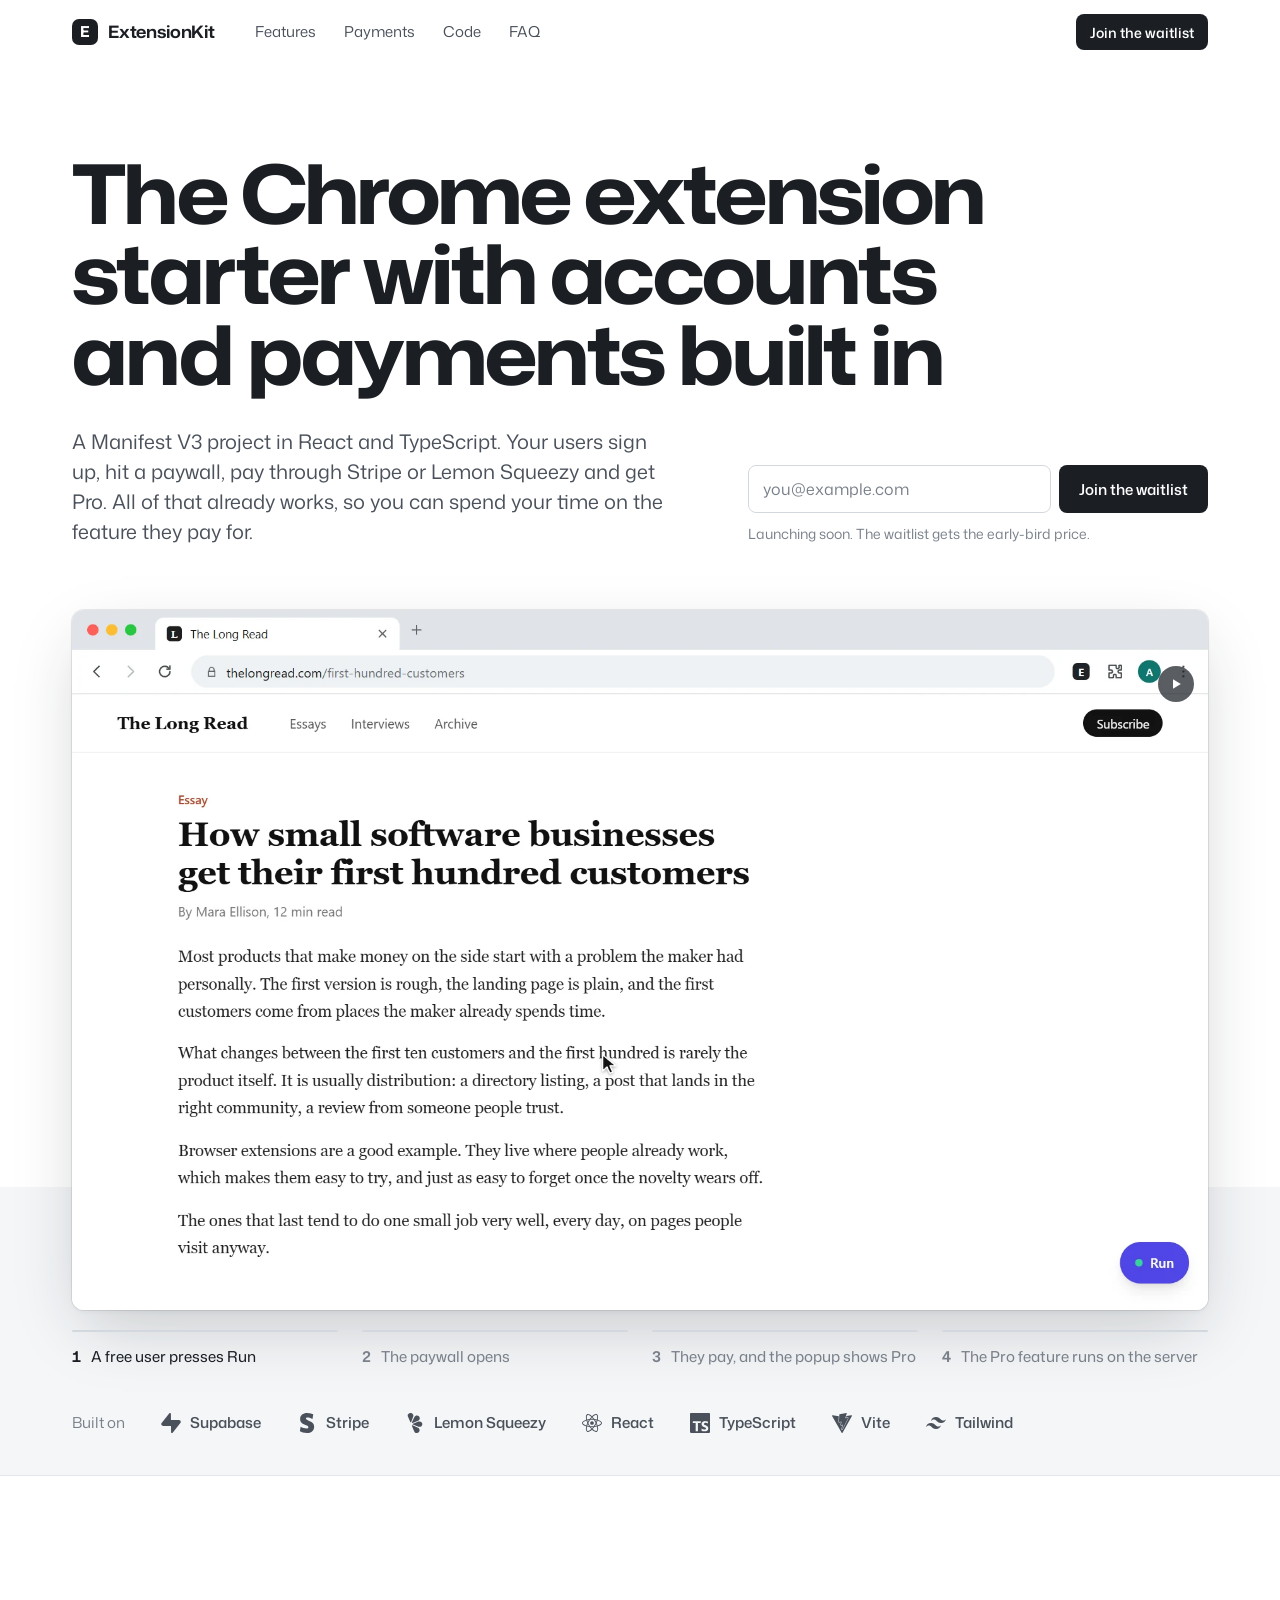
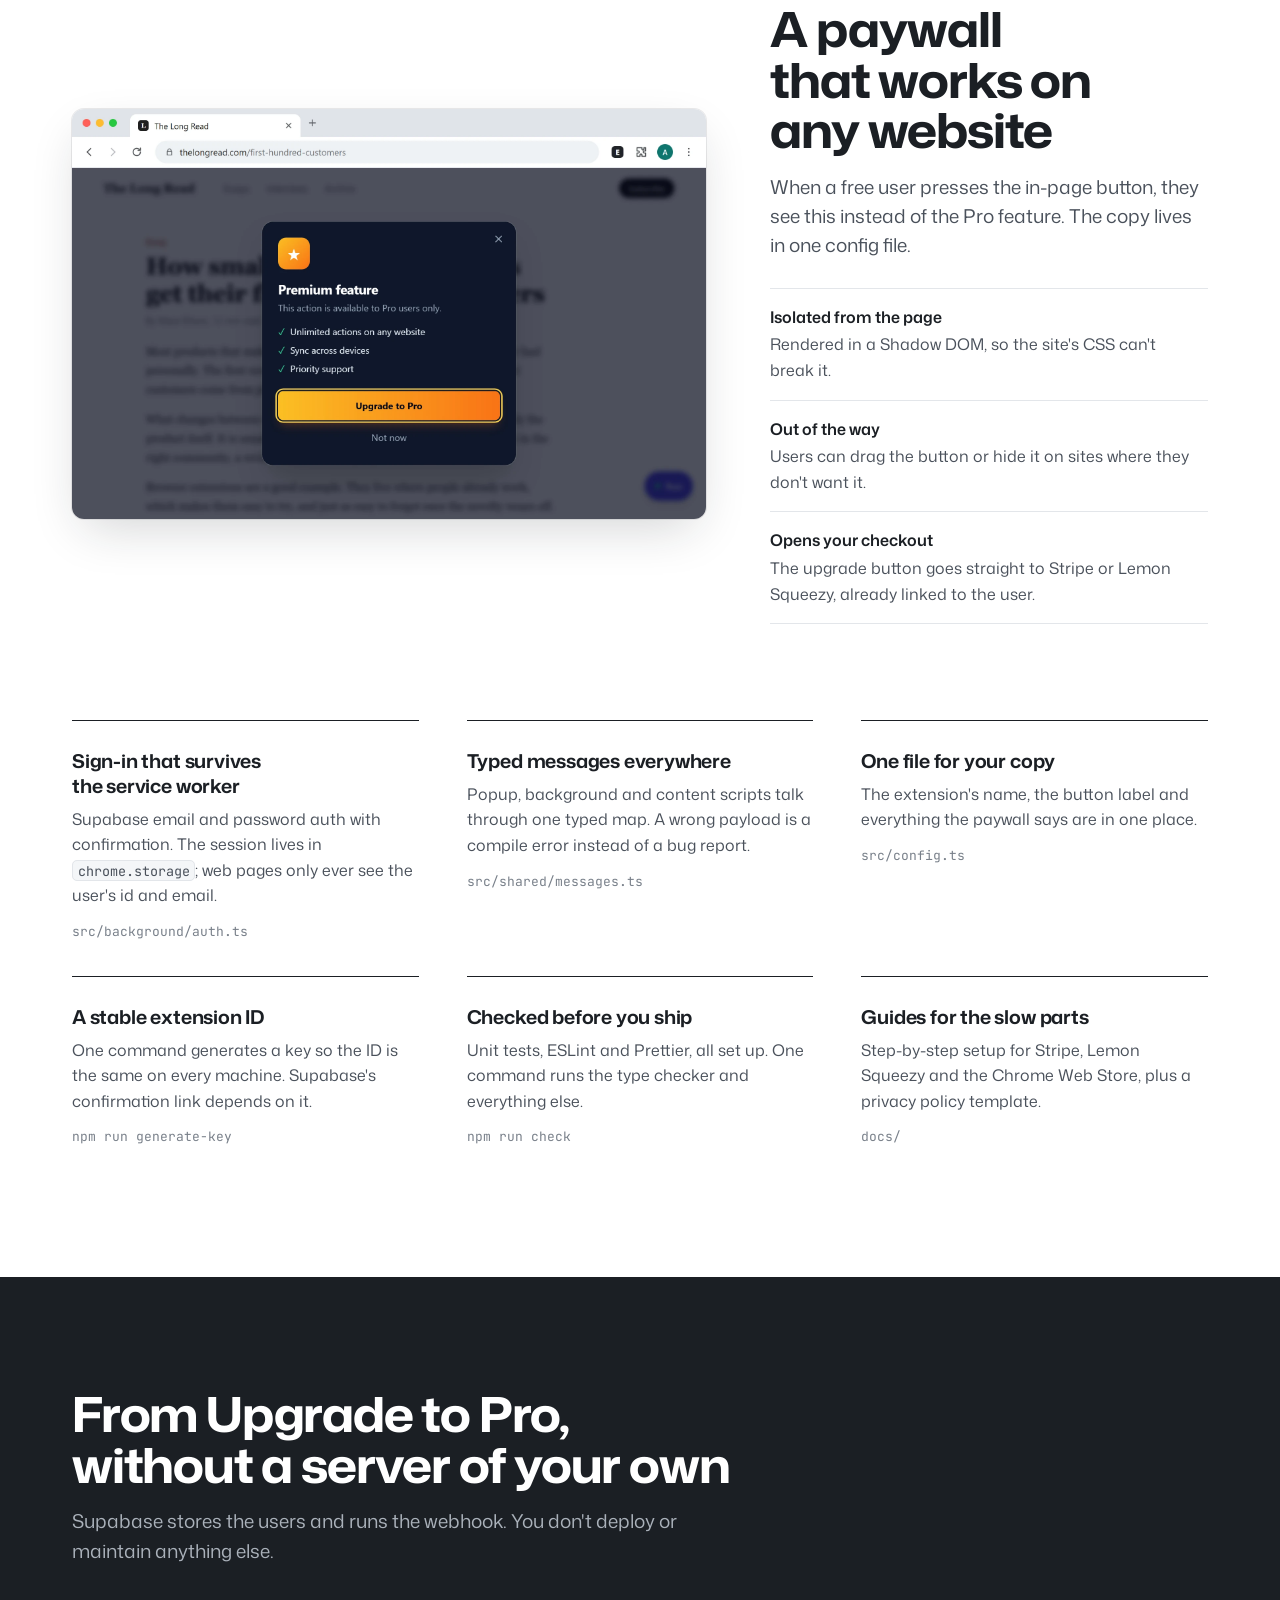
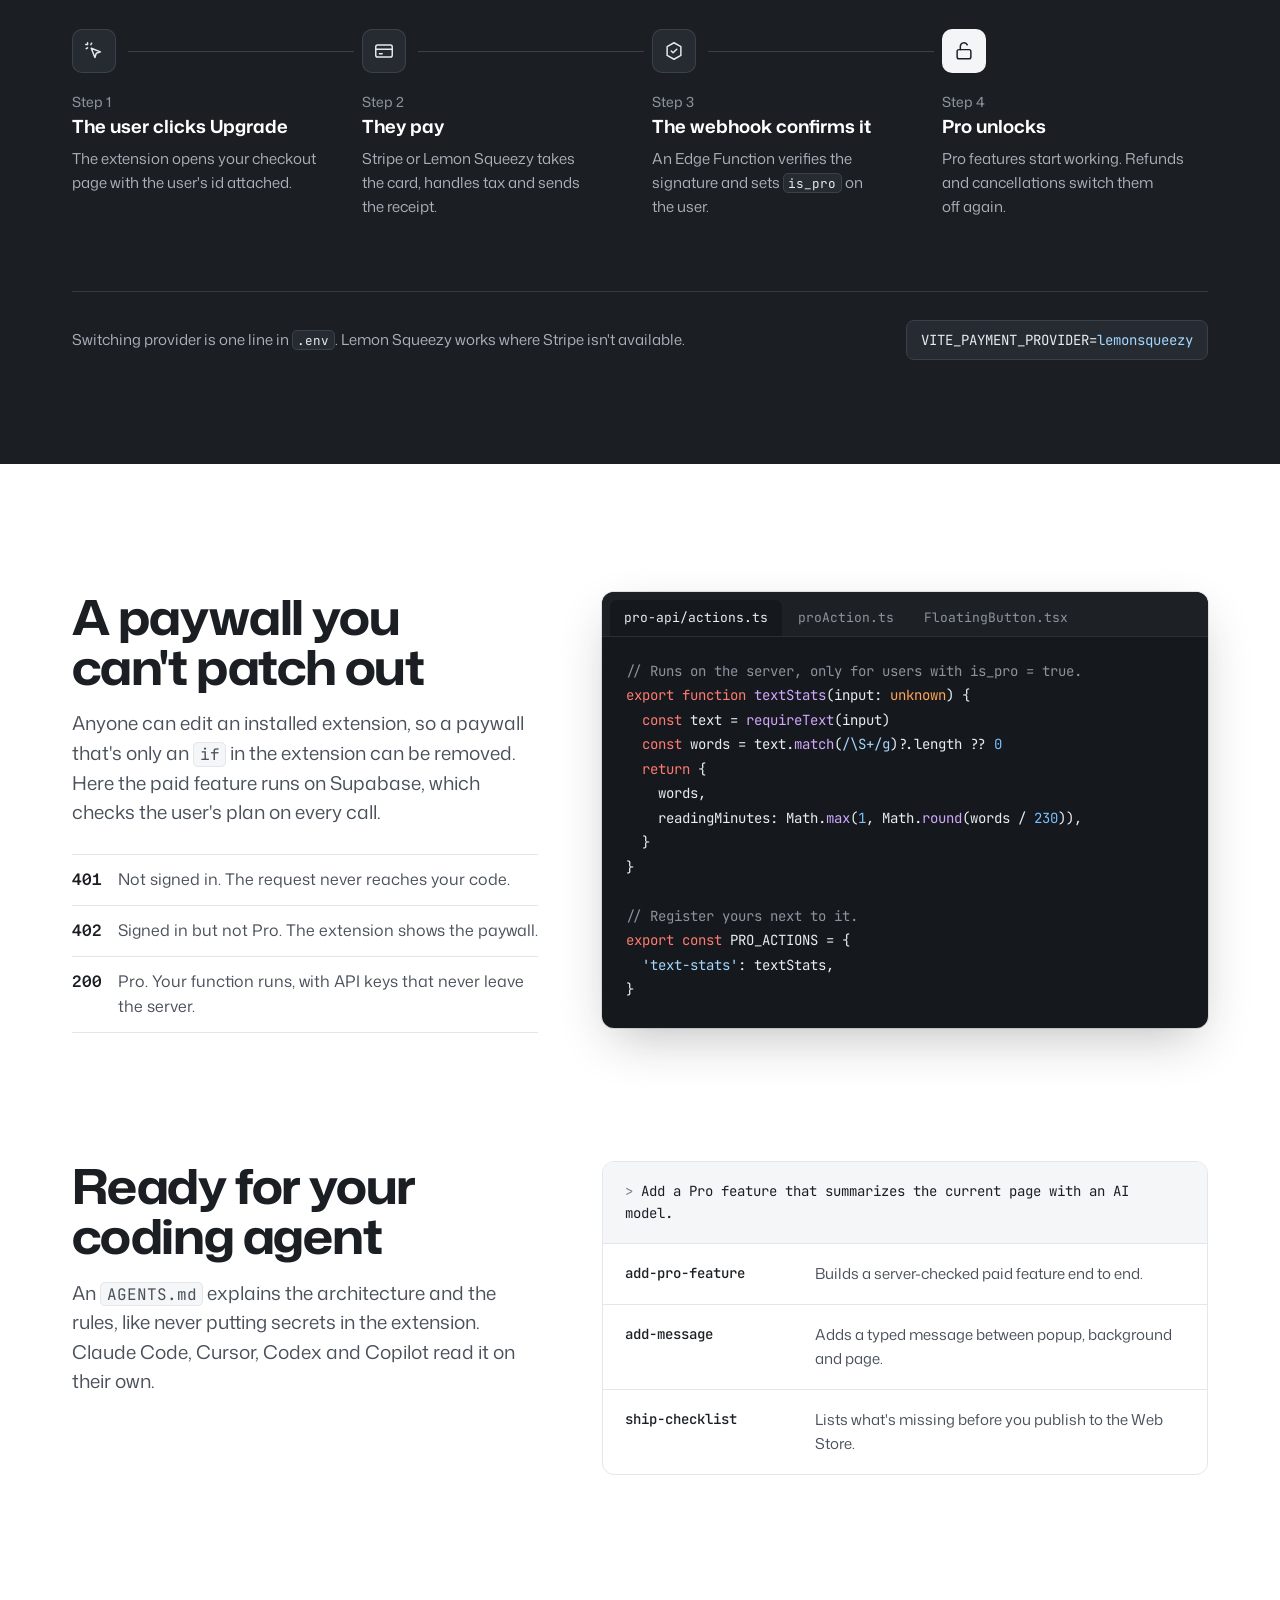
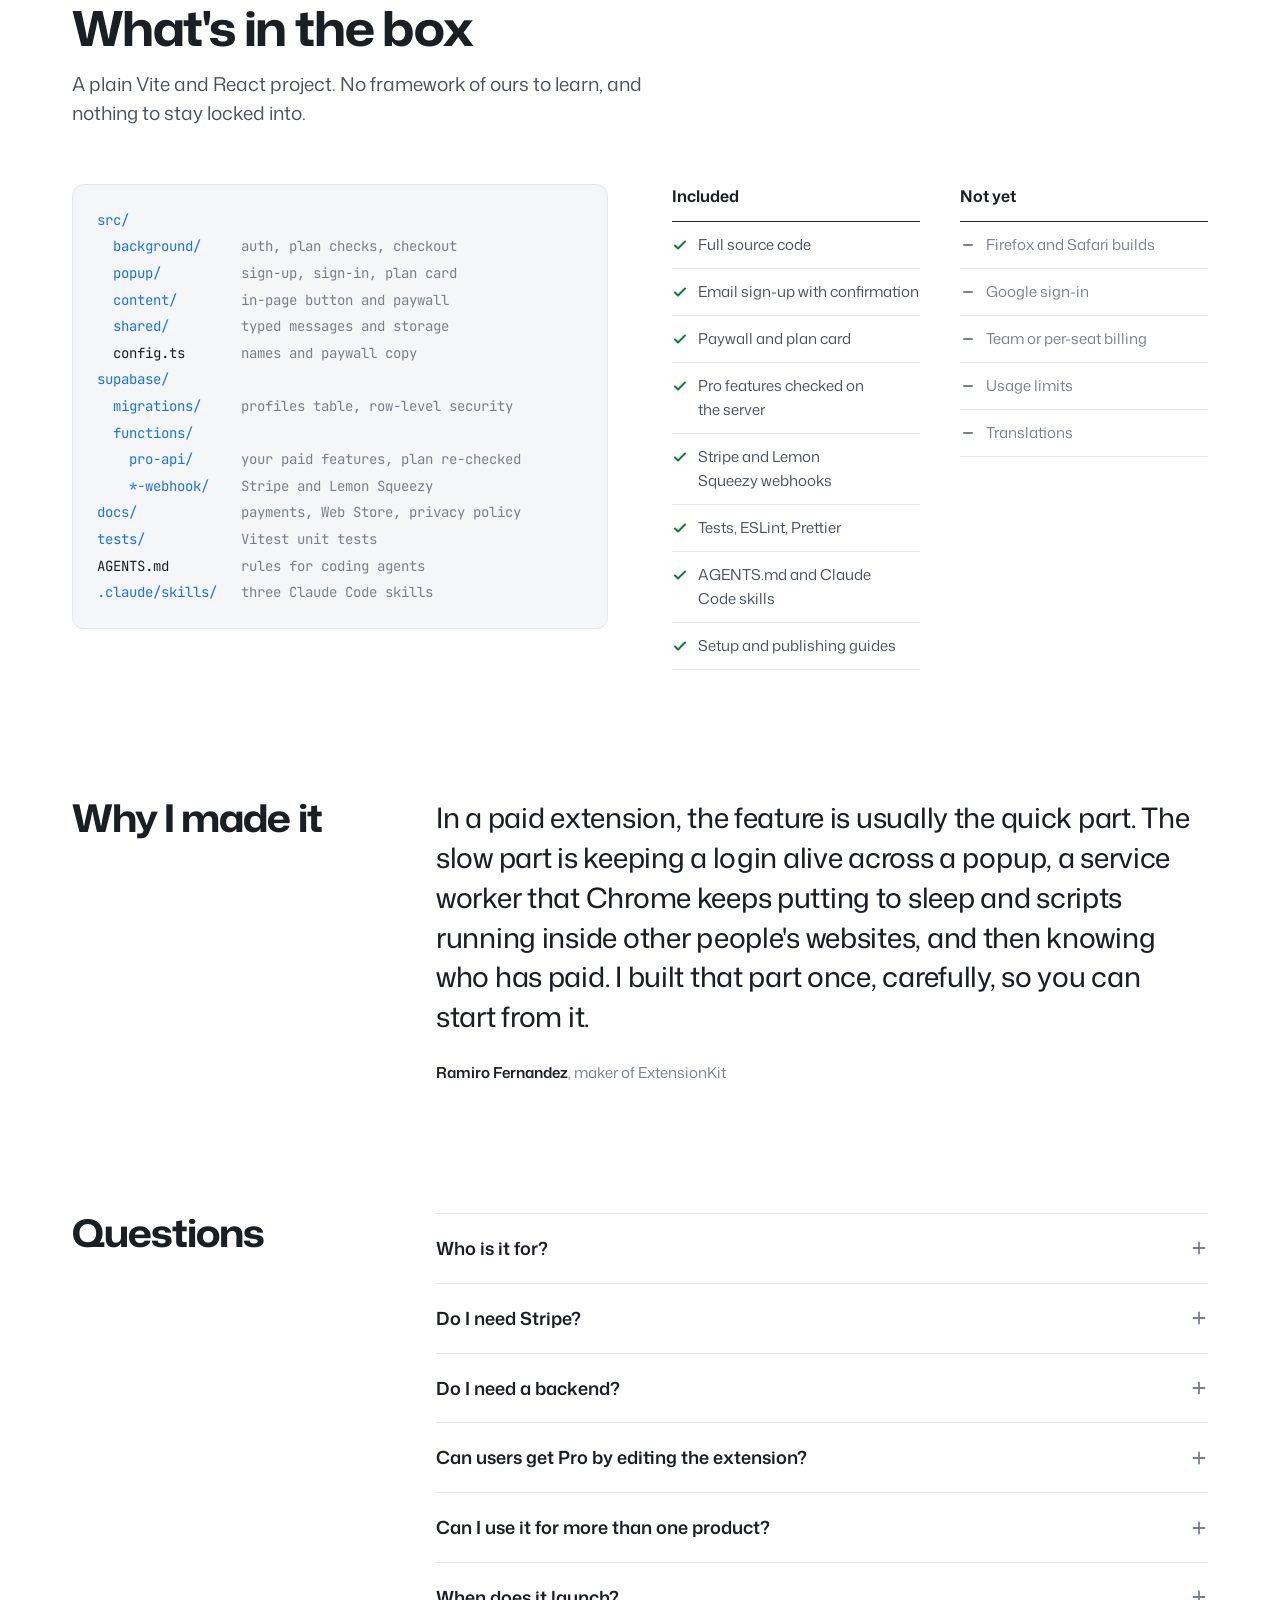
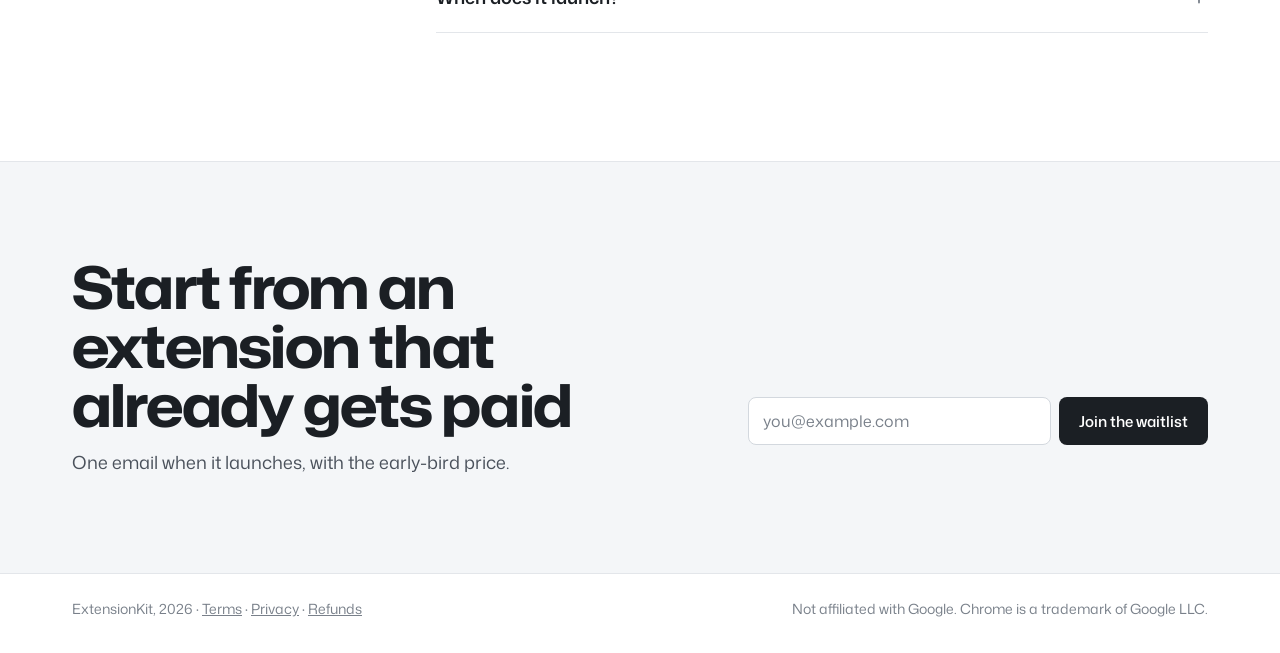
==== index.html @ 6f0f24c0 "Landing: share card for social previews - 1200x630 og.png in the landing's style: headline, logo and" ====
<!doctype html>
<html lang="en">
<head>
  <meta charset="utf-8" />
  <meta name="viewport" content="width=device-width, initial-scale=1" />
  <title>ExtensionKit: the Chrome extension starter with accounts and payments</title>
  <meta name="description" content="A Manifest V3 starter in React and TypeScript with Supabase sign-in, an in-page paywall, server-checked Pro features and Stripe or Lemon Squeezy payments already wired up." />
  <link rel="canonical" href="https://ramaf2003.github.io/extensionkit/" />
  <meta property="og:type" content="website" />
  <meta property="og:site_name" content="ExtensionKit" />
  <meta property="og:url" content="https://ramaf2003.github.io/extensionkit/" />
  <meta property="og:title" content="ExtensionKit: the Chrome extension starter with accounts and payments" />
  <meta property="og:description" content="Sign-up, an in-page paywall and Stripe or Lemon Squeezy payments, already working in a Manifest V3 project. Join the waitlist for the early-bird price." />
  <meta property="og:image" content="https://ramaf2003.github.io/extensionkit/img/og.png" />
  <meta property="og:image:type" content="image/png" />
  <meta property="og:image:width" content="1200" />
  <meta property="og:image:height" content="630" />
  <meta property="og:image:alt" content="ExtensionKit: the Chrome extension starter with accounts and payments built in, next to the extension popup in Chrome." />
  <meta name="twitter:card" content="summary_large_image" />
  <meta name="twitter:title" content="ExtensionKit: the Chrome extension starter with accounts and payments" />
  <meta name="twitter:description" content="Sign-up, an in-page paywall and Stripe or Lemon Squeezy payments, already working. Join the waitlist for the early-bird price." />
  <meta name="twitter:image" content="https://ramaf2003.github.io/extensionkit/img/og.png" />
  <meta name="twitter:image:alt" content="ExtensionKit: the Chrome extension starter with accounts and payments built in, next to the extension popup in Chrome." />
  <meta name="color-scheme" content="light" />
  <meta name="theme-color" content="#ffffff" />
  <link rel="icon" href="data:image/svg+xml,%3Csvg xmlns='http://www.w3.org/2000/svg' viewBox='0 0 32 32'%3E%3Crect width='32' height='32' rx='8' fill='%231b1f24'/%3E%3Cpath d='M11 8.5h10.5v3.2h-6.8v2.7h6v3.1h-6v2.8h6.9v3.2H11z' fill='%23fff'/%3E%3C/svg%3E" />
  <link rel="preconnect" href="https://fonts.googleapis.com" />
  <link rel="preconnect" href="https://fonts.gstatic.com" crossorigin />
  <link href="https://fonts.googleapis.com/css2?family=Mona+Sans:wdth,wght@75..125,200..900&family=JetBrains+Mono:wght@400;500&display=swap" rel="stylesheet" />
  <link rel="preload" as="image" href="img/demo-poster.webp" media="(min-width: 641px)" />
  <style>
    :root {
      --bg: #ffffff;
      --bg-2: #f4f6f8;
      --ink: #1b1f24;
      --ink-2: #4a515b;
      --ink-3: #79808a;
      --line: #e3e6ea;
      --line-2: #d3d8de;
      --blue: #1a73e8;
      --ok: #137a3e;
      --err: #c0281b;
      --code-bg: #15181c;
      --sans: 'Mona Sans', system-ui, -apple-system, 'Segoe UI', sans-serif;
      --mono: 'JetBrains Mono', ui-monospace, Menlo, Consolas, monospace;
      --ease-out: cubic-bezier(0.23, 1, 0.32, 1);
    }
    * { box-sizing: border-box; margin: 0; padding: 0; }
    html { scroll-behavior: smooth; scroll-padding-top: 80px; }
    body { background: var(--bg); color: var(--ink); font: 400 17px/1.6 var(--sans); -webkit-font-smoothing: antialiased; -moz-osx-font-smoothing: grayscale; overflow-x: hidden; }
    a { color: inherit; }
    img { display: block; max-width: 100%; height: auto; }
    h1, h2, h3 { text-wrap: balance; }
    p, li, summary { text-wrap: pretty; }
    ::selection { background: #cfe0fc; }
    :focus-visible { outline: 2px solid var(--blue); outline-offset: 2px; border-radius: 4px; }
    code { font-family: var(--mono); font-size: .84em; }
    p code, li code { background: var(--bg-2); border: 1px solid var(--line); border-radius: 5px; padding: .05em .35em; }

    .wrap { max-width: 1200px; margin: 0 auto; padding: 0 32px; }

    /* Nav */
    .nav { position: sticky; top: 0; z-index: 10; background: rgba(255, 255, 255, .86); backdrop-filter: saturate(180%) blur(12px); -webkit-backdrop-filter: saturate(180%) blur(12px); border-bottom: 1px solid transparent; transition: border-color 200ms ease; }
    .nav.scrolled { border-bottom-color: var(--line); }
    .nav .wrap { display: flex; align-items: center; height: 64px; gap: 32px; }
    .logo { display: flex; align-items: center; gap: 10px; font-weight: 650; font-stretch: 110%; font-size: 17px; letter-spacing: -.01em; text-decoration: none; }
    .mark { width: 26px; height: 26px; border-radius: 7px; background: var(--ink); color: #fff; display: grid; place-items: center; font-size: 15px; font-weight: 700; font-stretch: 100%; }
    .nav nav { display: flex; gap: 28px; margin-left: 8px; font-size: 15px; color: var(--ink-2); }
    .nav nav a { text-decoration: none; padding: 8px 0; transition: color 150ms ease; }
    .nav nav a:hover { color: var(--ink); }
    .btn { display: inline-flex; align-items: center; justify-content: center; height: 40px; padding: 0 16px; border-radius: 8px; border: 0; background: var(--ink); color: #fff; font: 550 15px var(--sans); text-decoration: none; cursor: pointer; white-space: nowrap; -webkit-tap-highlight-color: transparent; touch-action: manipulation; transition: background-color 150ms ease, transform 120ms var(--ease-out); }
    .btn:hover { background: #343a42; }
    .btn:active { transform: scale(.97); }
    .nav .btn { margin-left: auto; height: 36px; font-size: 14px; padding: 0 14px; }

    /* Hero */
    .hero { padding: 88px 0 0; background: linear-gradient(var(--bg) 0 calc(100% - 220px), var(--bg-2) calc(100% - 220px)); }
    .hero h1 { font-size: clamp(42px, 6.4vw, 82px); line-height: .98; font-weight: 720; font-stretch: 115%; letter-spacing: -.032em; max-width: 1040px; }
    .hero-row { display: grid; grid-template-columns: minmax(0, 1fr) 460px; gap: 48px; align-items: end; margin-top: 32px; }
    .hero .lead { font-size: 20px; line-height: 1.5; color: var(--ink-2); max-width: 600px; }
    .shot { margin-top: 64px; }
    .frame { position: relative; border-radius: 12px; overflow: hidden; background: #fff; box-shadow: 0 0 0 1px rgba(27, 31, 36, .09), 0 2px 4px rgba(27, 31, 36, .04), 0 24px 64px -12px rgba(27, 31, 36, .22); }
    .frame video { display: block; width: 100%; height: auto; aspect-ratio: 1800 / 1110; }
    .frame .still { display: none; width: 100%; }
    .pp { position: absolute; right: 14px; top: 56px; width: 36px; height: 36px; border-radius: 50%; border: 0; background: rgba(27, 31, 36, .72); color: #fff; display: grid; place-items: center; cursor: pointer; opacity: 0; transition: opacity 150ms ease, background-color 150ms ease; -webkit-tap-highlight-color: transparent; }
    .frame:hover .pp, .pp:focus-visible, .pp.paused { opacity: 1; }
    .pp:hover { background: rgba(27, 31, 36, .9); }
    .pp svg { width: 16px; height: 16px; stroke: currentColor; fill: none; stroke-width: 2; stroke-linecap: round; }
    .pp .i-play { fill: currentColor; stroke: none; display: none; }
    .pp.paused .i-play { display: block; }
    .pp.paused .i-pause { display: none; }
    .steps { list-style: none; display: grid; grid-template-columns: repeat(4, minmax(0, 1fr)); gap: 24px; padding: 20px 0 36px; }
    .steps button { position: relative; display: flex; gap: 10px; align-items: baseline; width: 100%; padding: 16px 0 4px; border: 0; background: none; font: 450 15px/1.4 var(--sans); color: var(--ink-3); text-align: left; cursor: pointer; transition: color 200ms ease; }
    .steps button::before, .steps button::after { content: ''; position: absolute; left: 0; right: 0; top: 0; height: 2px; border-radius: 2px; background: var(--line-2); }
    .steps button::after { background: var(--ink); transform-origin: left; transform: scaleX(var(--p, 0)); }
    .steps button:hover { color: var(--ink-2); }
    .steps button.on { color: var(--ink); }
    .steps span { font-weight: 650; font-variant-numeric: tabular-nums; }
    .still-cap { display: none; padding: 16px 0 28px; font-size: 14px; color: var(--ink-3); }
    @media (max-width: 640px) {
      .frame video, .pp, .steps { display: none; }
      .frame .still { display: block; }
      .still-cap { display: block; }
    }

    /* Waitlist form */
    form.waitlist { display: flex; gap: 8px; }
    form.waitlist input[type=email] { flex: 1; min-width: 0; height: 48px; padding: 0 14px; font: 16px var(--sans); color: var(--ink); background: #fff; border: 1px solid var(--line-2); border-radius: 8px; outline: none; transition: border-color 150ms ease, box-shadow 150ms ease; }
    form.waitlist input[type=email]::placeholder { color: var(--ink-3); }
    form.waitlist input[type=email]:focus { border-color: var(--blue); box-shadow: 0 0 0 3px rgba(26, 115, 232, .18); }
    form.waitlist input[aria-invalid=true] { border-color: var(--err); }
    form.waitlist input[aria-invalid=true]:focus { box-shadow: 0 0 0 3px rgba(192, 40, 27, .15); }
    form.waitlist .btn { height: 48px; padding: 0 20px; }
    form.waitlist .btn:disabled { background: #5b636d; cursor: progress; transform: none; }
    form.waitlist.done .btn { background: var(--ok); }
    .hp { position: absolute; left: -9999px; width: 1px; height: 1px; opacity: 0; }
    .note { margin-top: 10px; font-size: 14px; color: var(--ink-3); min-height: 22px; }
    .note.ok { color: var(--ok); }
    .note.err { color: var(--err); }

    /* Stack */
    .stack { background: var(--bg-2); border-bottom: 1px solid var(--line); }
    .stack .wrap { display: flex; flex-wrap: wrap; align-items: center; gap: 14px 36px; padding-top: 4px; padding-bottom: 40px; }
    .stack p { font-size: 15px; color: var(--ink-3); }
    .stack span { display: inline-flex; align-items: center; gap: 9px; font-size: 15px; font-weight: 550; color: var(--ink-2); }
    .stack svg { width: 20px; height: 20px; fill: currentColor; }

    /* Sections */
    .sec { padding-top: 128px; }
    .sec h2, .pay h2 { font-size: clamp(32px, 4vw, 48px); line-height: 1.05; font-weight: 700; font-stretch: 112%; letter-spacing: -.025em; max-width: 760px; }
    .author h2, .faq h2 { font-size: clamp(30px, 3vw, 38px); }
    .intro { margin-top: 16px; font-size: 19px; line-height: 1.55; color: var(--ink-2); max-width: 620px; }
    .intro + .intro { margin-top: 12px; }

    /* Paywall feature */
    .feature { display: grid; grid-template-columns: minmax(0, 1.45fr) minmax(0, 1fr); gap: 64px; align-items: center; }
    .feature img { border-radius: 12px; box-shadow: 0 0 0 1px rgba(27, 31, 36, .09), 0 18px 48px -12px rgba(27, 31, 36, .2); }
    .feature ul { list-style: none; margin-top: 28px; }
    .feature li { padding: 16px 0; border-top: 1px solid var(--line); color: var(--ink-2); font-size: 16px; }
    .feature li:last-child { border-bottom: 1px solid var(--line); }
    .feature li b { display: block; color: var(--ink); font-weight: 600; margin-bottom: 2px; }

    .grid { display: grid; grid-template-columns: repeat(3, minmax(0, 1fr)); gap: 0 48px; margin-top: 96px; }
    .grid > div { padding: 28px 0 36px; border-top: 1px solid var(--ink); }
    .grid h3 { font-size: 19px; line-height: 1.3; font-weight: 650; font-stretch: 105%; letter-spacing: -.01em; }
    .grid p { margin-top: 8px; font-size: 16px; color: var(--ink-2); }
    .grid .path { margin-top: 14px; font: 13px var(--mono); color: var(--ink-3); }

    /* Payments (dark) */
    .pay { margin-top: 96px; background: var(--ink); color: #f3f5f7; padding: 112px 0 104px; }
    .pay h2 { color: #fff; }
    .pay .intro { color: #aab1ba; }
    .flow { list-style: none; display: grid; grid-template-columns: repeat(4, minmax(0, 1fr)); gap: 24px; margin-top: 64px; }
    .flow li { position: relative; padding-top: 64px; }
    .flow li::before { content: ''; position: absolute; top: 22px; left: 56px; right: -16px; height: 1px; background: #3a414a; }
    .flow li:last-child::before { display: none; }
    .flow .ic { position: absolute; top: 0; left: 0; width: 44px; height: 44px; border-radius: 10px; background: #262b32; box-shadow: inset 0 0 0 1px #3a414a; display: grid; place-items: center; }
    .flow .ic svg { width: 22px; height: 22px; fill: none; stroke: #e7eaee; stroke-width: 1.6; stroke-linecap: round; stroke-linejoin: round; }
    .flow li:last-child .ic { background: #f3f5f7; box-shadow: none; }
    .flow li:last-child .ic svg { stroke: var(--ink); }
    .flow h3 { font-size: 18px; line-height: 1.3; font-weight: 650; font-stretch: 105%; color: #fff; }
    .flow h3 small { display: block; font-size: 14px; font-weight: 450; font-stretch: 100%; color: #8a929c; margin-bottom: 4px; }
    .flow p { margin-top: 8px; font-size: 15px; color: #aab1ba; }
    .pay code { background: #262b32; border: 1px solid #3a414a; color: #e7eaee; border-radius: 5px; padding: .05em .35em; }
    .provider { margin-top: 72px; display: flex; flex-wrap: wrap; align-items: center; justify-content: space-between; gap: 16px 24px; padding-top: 28px; border-top: 1px solid #333a42; color: #aab1ba; font-size: 15px; }
    .provider pre { font: 14px var(--mono); color: #e7eaee; background: #262b32; border: 1px solid #3a414a; border-radius: 8px; padding: 10px 14px; overflow-x: auto; max-width: 100%; }
    .provider pre .v { color: #a5d6ff; }

    /* Code */
    .code-sec { display: grid; grid-template-columns: minmax(0, 1fr) minmax(0, 1.3fr); gap: 64px; align-items: start; }
    .code-sec ul { list-style: none; margin-top: 28px; }
    .code-sec li { display: flex; gap: 12px; padding: 12px 0; border-top: 1px solid var(--line); font-size: 16px; color: var(--ink-2); }
    .code-sec li:last-child { border-bottom: 1px solid var(--line); }
    .code-sec li b { color: var(--ink); font-weight: 600; font-variant-numeric: tabular-nums; min-width: 34px; }
    .editor { background: var(--code-bg); border-radius: 12px; overflow: hidden; box-shadow: 0 0 0 1px rgba(0, 0, 0, .1), 0 18px 48px -12px rgba(27, 31, 36, .3); min-width: 0; }
    .tabs { display: flex; gap: 2px; padding: 8px 8px 0; background: #1d2126; border-bottom: 1px solid #2b3036; overflow-x: auto; }
    .tabs button { font: 13px var(--mono); color: #8b949e; background: none; border: 0; padding: 9px 14px 10px; border-radius: 7px 7px 0 0; cursor: pointer; white-space: nowrap; transition: color 150ms ease, background-color 150ms ease; }
    .tabs button:hover { color: #c9d1d9; }
    .tabs button[aria-selected=true] { color: #e6edf3; background: var(--code-bg); }
    .tabs button:focus-visible { outline-offset: -2px; }
    .editor pre { font: 14px/1.75 var(--mono); color: #e6edf3; padding: 22px 24px 26px; overflow-x: auto; tab-size: 2; min-height: 300px; }
    .editor pre[hidden] { display: none; }
    .editor .k { color: #ff7b72; } .editor .s { color: #a5d6ff; } .editor .f { color: #d2a8ff; } .editor .c { color: #8b949e; } .editor .t { color: #ffa657; } .editor .n { color: #79c0ff; }

    /* Agents */
    .agents { display: grid; grid-template-columns: minmax(0, 1fr) minmax(0, 1.3fr); gap: 64px; align-items: start; }
    .skills { border: 1px solid var(--line); border-radius: 12px; overflow: hidden; }
    .skills > div { display: grid; grid-template-columns: 170px minmax(0, 1fr); gap: 20px; padding: 18px 22px; border-top: 1px solid var(--line); font-size: 15px; color: var(--ink-2); }
    .skills > div:first-child { border-top: 0; }
    .skills code { font-size: 14px; color: var(--ink); font-weight: 500; }
    .skills .prompt { background: var(--bg-2); color: var(--ink); font: 14px/1.6 var(--mono); display: block; }
    .skills .prompt span { color: var(--ink-3); }

    /* Box */
    .box { display: grid; grid-template-columns: minmax(0, 1fr) minmax(0, 1fr); gap: 64px; margin-top: 56px; align-items: start; }
    .tree { font: 14px/1.9 var(--mono); color: var(--ink); background: var(--bg-2); border: 1px solid var(--line); border-radius: 12px; padding: 22px 24px; overflow-x: auto; }
    .tree .c { color: var(--ink-3); }
    .tree .d { color: var(--blue); }
    .lists { display: grid; grid-template-columns: 1fr 1fr; gap: 40px; align-content: start; }
    .lists h3 { font-size: 16px; font-weight: 650; padding-bottom: 12px; border-bottom: 1px solid var(--ink); }
    .lists ul { list-style: none; }
    .lists li { display: flex; gap: 10px; padding: 11px 0; border-bottom: 1px solid var(--line); font-size: 15px; color: var(--ink-2); }
    .lists li svg { flex: none; width: 16px; height: 16px; margin-top: 4px; fill: none; stroke-width: 2; stroke-linecap: round; stroke-linejoin: round; }
    .lists .yes svg { stroke: var(--ok); }
    .lists .no li { color: var(--ink-3); }
    .lists .no svg { stroke: var(--ink-3); }

    /* Author */
    .author { display: grid; grid-template-columns: 300px minmax(0, 1fr); gap: 64px; }
    .author blockquote { font-size: clamp(22px, 2.4vw, 28px); line-height: 1.42; font-weight: 450; letter-spacing: -.01em; max-width: 760px; }
    .author .who { margin-top: 24px; font-size: 15px; color: var(--ink-3); }
    .author .who b { color: var(--ink); font-weight: 600; }

    /* FAQ */
    .faq { display: grid; grid-template-columns: 300px minmax(0, 1fr); gap: 64px; }
    .faq details { border-top: 1px solid var(--line); }
    .faq details:last-child { border-bottom: 1px solid var(--line); }
    .faq summary { list-style: none; display: flex; justify-content: space-between; align-items: center; gap: 24px; padding: 20px 0; font-size: 18px; font-weight: 600; cursor: pointer; }
    .faq summary::-webkit-details-marker { display: none; }
    .faq summary svg { flex: none; width: 18px; height: 18px; fill: none; stroke: var(--ink-3); stroke-width: 1.8; stroke-linecap: round; transition: transform 200ms var(--ease-out); }
    .faq details[open] summary svg { transform: rotate(45deg); }
    .faq details p { padding: 0 48px 22px 0; color: var(--ink-2); max-width: 680px; }
    .faq details[open] p { animation: open 200ms var(--ease-out); }
    @keyframes open { from { opacity: 0; transform: translateY(-4px); } }

    /* Final CTA */
    .cta { margin-top: 128px; background: var(--bg-2); border-top: 1px solid var(--line); padding: 96px 0; }
    .cta .wrap { display: grid; grid-template-columns: minmax(0, 1fr) 460px; gap: 48px; align-items: end; }
    .cta h2 { font-size: clamp(36px, 4.6vw, 60px); line-height: 1; font-weight: 720; font-stretch: 115%; letter-spacing: -.03em; }
    .cta p.sub { margin-top: 14px; font-size: 18px; color: var(--ink-2); }

    footer { border-top: 1px solid var(--line); }
    footer .wrap { display: flex; flex-wrap: wrap; justify-content: space-between; gap: 8px 24px; padding-top: 24px; padding-bottom: 32px; font-size: 14px; color: var(--ink-3); }

    /* One orchestrated entrance: the headline, then the product window settles in. */
    @media (prefers-reduced-motion: no-preference) {
      .hero h1, .hero-row, .shot { animation: rise 700ms var(--ease-out) both; }
      .hero-row { animation-delay: 80ms; }
      .shot { animation-delay: 200ms; animation-duration: 900ms; }
      @keyframes rise { from { opacity: 0; transform: translateY(16px); } }
    }

    @media (max-width: 1080px) {
      .hero-row, .cta .wrap { grid-template-columns: 1fr; gap: 28px; }
      .hero-row .signup, .cta .signup { max-width: 520px; }
      .feature, .code-sec, .agents, .box { grid-template-columns: 1fr; gap: 48px; }
      .grid { grid-template-columns: repeat(2, minmax(0, 1fr)); }
      .author, .faq { grid-template-columns: 1fr; gap: 32px; }
      .flow { grid-template-columns: repeat(2, minmax(0, 1fr)); row-gap: 48px; }
      .flow li:nth-child(2)::before { display: none; }
    }
    @media (max-width: 720px) {
      .wrap { padding: 0 20px; }
      .nav nav { display: none; }
      .hero { padding-top: 48px; background: linear-gradient(var(--bg) 0 calc(100% - 140px), var(--bg-2) calc(100% - 140px)); }
      .hero h1 { font-size: 40px; font-stretch: 106%; line-height: 1.02; }
      .hero .lead { font-size: 18px; }
      .shot { margin-top: 40px; }
      .sec { padding-top: 88px; }
      .grid { grid-template-columns: 1fr; margin-top: 64px; }
      .flow { grid-template-columns: 1fr; }
      .flow li::before { display: none; }
      .pay { margin-top: 88px; padding: 80px 0; }
      .skills > div { grid-template-columns: 1fr; gap: 4px; }
      .lists { grid-template-columns: 1fr; }
      .cta { margin-top: 88px; padding: 72px 0; }
      form.waitlist { flex-direction: column; }
      .editor pre, .tree { font-size: 12.5px; }
      .editor pre { min-height: 0; padding: 18px; }
    }
    @media (prefers-reduced-motion: reduce) {
      html { scroll-behavior: auto; }
      .btn, form.waitlist input[type=email], .faq summary svg, .tabs button, .nav, .nav nav a { transition: none; }
      .btn:active { transform: none; }
      .faq details[open] p { animation: none; }
    }
  </style>
</head>
<body>
  <svg width="0" height="0" style="position:absolute" aria-hidden="true"><symbol id="i-supabase" viewBox="0 0 24 24"><path d="M11.9 1.036c-.015-.986-1.26-1.41-1.874-.637L.764 12.05C-.33 13.427.65 15.455 2.409 15.455h9.579l.113 7.51c.014.985 1.259 1.408 1.873.636l9.262-11.653c1.093-1.375.113-3.403-1.645-3.403h-9.642z"/></symbol><symbol id="i-stripe" viewBox="0 0 24 24"><path d="M13.976 9.15c-2.172-.806-3.356-1.426-3.356-2.409 0-.831.683-1.305 1.901-1.305 2.227 0 4.515.858 6.09 1.631l.89-5.494C18.252.975 15.697 0 12.165 0 9.667 0 7.589.654 6.104 1.872 4.56 3.147 3.757 4.992 3.757 7.218c0 4.039 2.467 5.76 6.476 7.219 2.585.92 3.445 1.574 3.445 2.583 0 .98-.84 1.545-2.354 1.545-1.875 0-4.965-.921-6.99-2.109l-.9 5.555C5.175 22.99 8.385 24 11.714 24c2.641 0 4.843-.624 6.328-1.813 1.664-1.305 2.525-3.236 2.525-5.732 0-4.128-2.524-5.851-6.594-7.305h.003z"/></symbol><symbol id="i-lemonsqueezy" viewBox="0 0 24 24"><path d="m7.4916 10.835 2.3748-6.5114a3.1497 3.1497 0 0 0-.065-2.3418C9.0315.183 6.9427-.398 5.2928.265 3.643.929 2.71 2.4348 3.512 4.3046l2.8197 6.5615c.219.509.97.489 1.16-.03m1.6798 1.0969 6.5334-2.7758c2.1699-.9219 2.7218-3.6907 1.022-5.2905l-.068-.063c-1.6669-1.5469-4.4217-1.002-5.3706 1.0359L8.3566 11.135c-.234.503.295 1.0199.8159.7979m.373.87 6.6454-2.5119c2.2078-.8349 4.6206.745 4.5886 3.0398l-.002.09c-.048 2.2358-2.3938 3.7376-4.5536 2.9467l-6.6724-2.4418a.595.595 0 0 1-.006-1.1229m-.386 1.9269 6.4375 2.9767a3.2997 3.2997 0 0 1 1.6658 1.6989c.769 1.7998-.283 3.6396-1.9328 4.3016-1.6499.662-3.4097.235-4.2097-1.6359l-2.8027-6.5694c-.217-.509.328-1.009.8419-.772"/></symbol><symbol id="i-react" viewBox="0 0 24 24"><path d="M14.23 12.004a2.236 2.236 0 0 1-2.235 2.236 2.236 2.236 0 0 1-2.236-2.236 2.236 2.236 0 0 1 2.235-2.236 2.236 2.236 0 0 1 2.236 2.236zm2.648-10.69c-1.346 0-3.107.96-4.888 2.622-1.78-1.653-3.542-2.602-4.887-2.602-.41 0-.783.093-1.106.278-1.375.793-1.683 3.264-.973 6.365C1.98 8.917 0 10.42 0 12.004c0 1.59 1.99 3.097 5.043 4.03-.704 3.113-.39 5.588.988 6.38.32.187.69.275 1.102.275 1.345 0 3.107-.96 4.888-2.624 1.78 1.654 3.542 2.603 4.887 2.603.41 0 .783-.09 1.106-.275 1.374-.792 1.683-3.263.973-6.365C22.02 15.096 24 13.59 24 12.004c0-1.59-1.99-3.097-5.043-4.032.704-3.11.39-5.587-.988-6.38-.318-.184-.688-.277-1.092-.278zm-.005 1.09v.006c.225 0 .406.044.558.127.666.382.955 1.835.73 3.704-.054.46-.142.945-.25 1.44-.96-.236-2.006-.417-3.107-.534-.66-.905-1.345-1.727-2.035-2.447 1.592-1.48 3.087-2.292 4.105-2.295zm-9.77.02c1.012 0 2.514.808 4.11 2.28-.686.72-1.37 1.537-2.02 2.442-1.107.117-2.154.298-3.113.538-.112-.49-.195-.964-.254-1.42-.23-1.868.054-3.32.714-3.707.19-.09.4-.127.563-.132zm4.882 3.05c.455.468.91.992 1.36 1.564-.44-.02-.89-.034-1.345-.034-.46 0-.915.01-1.36.034.44-.572.895-1.096 1.345-1.565zM12 8.1c.74 0 1.477.034 2.202.093.406.582.802 1.203 1.183 1.86.372.64.71 1.29 1.018 1.946-.308.655-.646 1.31-1.013 1.95-.38.66-.773 1.288-1.18 1.87-.728.063-1.466.098-2.21.098-.74 0-1.477-.035-2.202-.093-.406-.582-.802-1.204-1.183-1.86-.372-.64-.71-1.29-1.018-1.946.303-.657.646-1.313 1.013-1.954.38-.66.773-1.286 1.18-1.868.728-.064 1.466-.098 2.21-.098zm-3.635.254c-.24.377-.48.763-.704 1.16-.225.39-.435.782-.635 1.174-.265-.656-.49-1.31-.676-1.947.64-.15 1.315-.283 2.015-.386zm7.26 0c.695.103 1.365.23 2.006.387-.18.632-.405 1.282-.66 1.933-.2-.39-.41-.783-.64-1.174-.225-.392-.465-.774-.705-1.146zm3.063.675c.484.15.944.317 1.375.498 1.732.74 2.852 1.708 2.852 2.476-.005.768-1.125 1.74-2.857 2.475-.42.18-.88.342-1.355.493-.28-.958-.646-1.956-1.1-2.98.45-1.017.81-2.01 1.085-2.964zm-13.395.004c.278.96.645 1.957 1.1 2.98-.45 1.017-.812 2.01-1.086 2.964-.484-.15-.944-.318-1.37-.5-1.732-.737-2.852-1.706-2.852-2.474 0-.768 1.12-1.742 2.852-2.476.42-.18.88-.342 1.356-.494zm11.678 4.28c.265.657.49 1.312.676 1.948-.64.157-1.316.29-2.016.39.24-.375.48-.762.705-1.158.225-.39.435-.788.636-1.18zm-9.945.02c.2.392.41.783.64 1.175.23.39.465.772.705 1.143-.695-.102-1.365-.23-2.006-.386.18-.63.406-1.282.66-1.933zM17.92 16.32c.112.493.2.968.254 1.423.23 1.868-.054 3.32-.714 3.708-.147.09-.338.128-.563.128-1.012 0-2.514-.807-4.11-2.28.686-.72 1.37-1.536 2.02-2.44 1.107-.118 2.154-.3 3.113-.54zm-11.83.01c.96.234 2.006.415 3.107.532.66.905 1.345 1.727 2.035 2.446-1.595 1.483-3.092 2.295-4.11 2.295-.22-.005-.406-.05-.553-.132-.666-.38-.955-1.834-.73-3.703.054-.46.142-.944.25-1.438zm4.56.64c.44.02.89.034 1.345.034.46 0 .915-.01 1.36-.034-.44.572-.895 1.095-1.345 1.565-.455-.47-.91-.993-1.36-1.565z"/></symbol><symbol id="i-vite" viewBox="0 0 24 24"><path d="m8.286 10.578.512-8.657a.306.306 0 0 1 .247-.282L17.377.006a.306.306 0 0 1 .353.385l-1.558 5.403a.306.306 0 0 0 .352.385l2.388-.46a.306.306 0 0 1 .332.438l-6.79 13.55-.123.19a.294.294 0 0 1-.252.14c-.177 0-.35-.152-.305-.369l1.095-5.301a.306.306 0 0 0-.388-.355l-1.433.435a.306.306 0 0 1-.389-.354l.69-3.375a.306.306 0 0 0-.37-.36l-2.32.536a.306.306 0 0 1-.374-.316zm14.976-7.926L17.284 3.74l-.544 1.887 2.077-.4a.8.8 0 0 1 .84.369.8.8 0 0 1 .034.783L12.9 19.93l-.013.025-.015.023-.122.19a.801.801 0 0 1-.672.37.826.826 0 0 1-.634-.302.8.8 0 0 1-.16-.67l1.029-4.981-1.12.34a.81.81 0 0 1-.86-.262.802.802 0 0 1-.165-.67l.63-3.08-2.027.468a.808.808 0 0 1-.768-.233.81.81 0 0 1-.217-.6l.389-6.57-7.44-1.33a.612.612 0 0 0-.64.906L11.58 23.691a.612.612 0 0 0 1.066-.004l11.26-20.135a.612.612 0 0 0-.644-.9z"/></symbol><symbol id="i-typescript" viewBox="0 0 24 24"><path d="M1.125 0C.502 0 0 .502 0 1.125v21.75C0 23.498.502 24 1.125 24h21.75c.623 0 1.125-.502 1.125-1.125V1.125C24 .502 23.498 0 22.875 0zm17.363 9.75c.612 0 1.154.037 1.627.111a6.38 6.38 0 0 1 1.306.34v2.458a3.95 3.95 0 0 0-.643-.361 5.093 5.093 0 0 0-.717-.26 5.453 5.453 0 0 0-1.426-.2c-.3 0-.573.028-.819.086a2.1 2.1 0 0 0-.623.242c-.17.104-.3.229-.393.374a.888.888 0 0 0-.14.49c0 .196.053.373.156.529.104.156.252.304.443.444s.423.276.696.41c.273.135.582.274.926.416.47.197.892.407 1.266.628.374.222.695.473.963.753.268.279.472.598.614.957.142.359.214.776.214 1.253 0 .657-.125 1.21-.373 1.656a3.033 3.033 0 0 1-1.012 1.085 4.38 4.38 0 0 1-1.487.596c-.566.12-1.163.18-1.79.18a9.916 9.916 0 0 1-1.84-.164 5.544 5.544 0 0 1-1.512-.493v-2.63a5.033 5.033 0 0 0 3.237 1.2c.333 0 .624-.03.872-.09.249-.06.456-.144.623-.25.166-.108.29-.234.373-.38a1.023 1.023 0 0 0-.074-1.089 2.12 2.12 0 0 0-.537-.5 5.597 5.597 0 0 0-.807-.444 27.72 27.72 0 0 0-1.007-.436c-.918-.383-1.602-.852-2.053-1.405-.45-.553-.676-1.222-.676-2.005 0-.614.123-1.141.369-1.582.246-.441.58-.804 1.004-1.089a4.494 4.494 0 0 1 1.47-.629 7.536 7.536 0 0 1 1.77-.201zm-15.113.188h9.563v2.166H9.506v9.646H6.789v-9.646H3.375z"/></symbol><symbol id="i-tailwindcss" viewBox="0 0 24 24"><path d="M12.001,4.8c-3.2,0-5.2,1.6-6,4.8c1.2-1.6,2.6-2.2,4.2-1.8c0.913,0.228,1.565,0.89,2.288,1.624 C13.666,10.618,15.027,12,18.001,12c3.2,0,5.2-1.6,6-4.8c-1.2,1.6-2.6,2.2-4.2,1.8c-0.913-0.228-1.565-0.89-2.288-1.624 C16.337,6.182,14.976,4.8,12.001,4.8z M6.001,12c-3.2,0-5.2,1.6-6,4.8c1.2-1.6,2.6-2.2,4.2-1.8c0.913,0.228,1.565,0.89,2.288,1.624 c1.177,1.194,2.538,2.576,5.512,2.576c3.2,0,5.2-1.6,6-4.8c-1.2,1.6-2.6,2.2-4.2,1.8c-0.913-0.228-1.565-0.89-2.288-1.624 C10.337,13.382,8.976,12,6.001,12z"/></symbol></svg>

  <header class="nav" id="nav">
    <div class="wrap">
      <a class="logo" href="#"><span class="mark">E</span>ExtensionKit</a>
      <nav>
        <a href="#features">Features</a>
        <a href="#payments">Payments</a>
        <a href="#code">Code</a>
        <a href="#faq">FAQ</a>
      </nav>
      <a class="btn" href="#join">Join the waitlist</a>
    </div>
  </header>

  <main>
    <section class="hero">
      <div class="wrap">
        <h1>The Chrome extension starter with accounts and payments built in</h1>
        <div class="hero-row">
          <p class="lead">A Manifest V3 project in React and TypeScript. Your users sign up, hit a paywall, pay through Stripe or Lemon Squeezy and get Pro. All of that already works, so you can spend your time on the feature they pay for.</p>
          <div class="signup">
            <form class="waitlist" data-waitlist novalidate>
              <input type="email" name="email" placeholder="you@example.com" autocomplete="email" inputmode="email" autocapitalize="off" spellcheck="false" required aria-label="Email address" />
              <input type="text" name="company" class="hp" tabindex="-1" autocomplete="off" aria-hidden="true" />
              <button class="btn" type="submit">Join the waitlist</button>
            </form>
            <p class="note" data-note role="status" aria-live="polite">Launching soon. The waitlist gets the early-bird price.</p>
          </div>
        </div>
        <figure class="shot">
          <div class="frame">
            <video class="demo" id="demo" muted loop playsinline preload="none" poster="img/demo-poster.webp" width="1800" height="1110" aria-label="Demo: on an article page, a free user presses the extension's Run button and gets the paywall. After upgrading, the extension popup shows the Pro plan, and pressing Run again shows the word count and reading time computed on the server."></video>
            <img class="still" src="img/hero-crop.webp" width="1240" height="1480" alt="Chrome showing an article page with the ExtensionKit popup open from the toolbar: signed in as ada@example.com on the Free plan, with an Upgrade to Pro button." />
            <button class="pp" id="pp" type="button" aria-label="Pause the demo">
              <svg class="i-pause" viewBox="0 0 16 16" aria-hidden="true"><path d="M5 3.5v9M11 3.5v9" /></svg>
              <svg class="i-play" viewBox="0 0 16 16" aria-hidden="true"><path d="M5 3.2v9.6L12.8 8z" /></svg>
            </button>
          </div>
          <ol class="steps" id="steps">
            <li><button type="button" data-from="0" data-to="1.6"><span>1</span>A free user presses Run</button></li>
            <li><button type="button" data-from="1.6" data-to="3.2"><span>2</span>The paywall opens</button></li>
            <li><button type="button" data-from="3.2" data-to="7.4"><span>3</span>They pay, and the popup shows Pro</button></li>
            <li><button type="button" data-from="7.4" data-to="13.2"><span>4</span>The Pro feature runs on the server</button></li>
          </ol>
          <figcaption class="still-cap">The demo extension that ships with the code, signed in on the free plan.</figcaption>
        </figure>
      </div>
    </section>

    <div class="stack">
      <div class="wrap">
        <p>Built on</p>
        <span><svg aria-hidden="true"><use href="#i-supabase" /></svg>Supabase</span>
        <span><svg aria-hidden="true"><use href="#i-stripe" /></svg>Stripe</span>
        <span><svg aria-hidden="true"><use href="#i-lemonsqueezy" /></svg>Lemon Squeezy</span>
        <span><svg aria-hidden="true"><use href="#i-react" /></svg>React</span>
        <span><svg aria-hidden="true"><use href="#i-typescript" /></svg>TypeScript</span>
        <span><svg aria-hidden="true"><use href="#i-vite" /></svg>Vite</span>
        <span><svg aria-hidden="true"><use href="#i-tailwindcss" /></svg>Tailwind</span>
      </div>
    </div>

    <section class="sec" id="features">
      <div class="wrap">
        <div class="feature">
          <img src="img/paywall.webp" width="1920" height="1240" loading="lazy" alt="The ExtensionKit paywall dialog over an article: Premium feature, a list of Pro benefits and an Upgrade to Pro button." />
          <div>
            <h2>A paywall that works on any website</h2>
            <p class="intro">When a free user presses the in-page button, they see this instead of the Pro feature. The copy lives in one config file.</p>
            <ul>
              <li><b>Isolated from the page</b>Rendered in a Shadow DOM, so the site's CSS can't break it.</li>
              <li><b>Out of the way</b>Users can drag the button or hide it on sites where they don't want it.</li>
              <li><b>Opens your checkout</b>The upgrade button goes straight to Stripe or Lemon Squeezy, already linked to the user.</li>
            </ul>
          </div>
        </div>

        <div class="grid">
          <div>
            <h3>Sign-in that survives the service worker</h3>
            <p>Supabase email and password auth with confirmation. The session lives in <code>chrome.storage</code>; web pages only ever see the user's id and email.</p>
            <p class="path">src/background/auth.ts</p>
          </div>
          <div>
            <h3>Typed messages everywhere</h3>
            <p>Popup, background and content scripts talk through one typed map. A wrong payload is a compile error instead of a bug report.</p>
            <p class="path">src/shared/messages.ts</p>
          </div>
          <div>
            <h3>One file for your copy</h3>
            <p>The extension's name, the button label and everything the paywall says are in one place.</p>
            <p class="path">src/config.ts</p>
          </div>
          <div>
            <h3>A stable extension ID</h3>
            <p>One command generates a key so the ID is the same on every machine. Supabase's confirmation link depends on it.</p>
            <p class="path">npm run generate-key</p>
          </div>
          <div>
            <h3>Checked before you ship</h3>
            <p>Unit tests, ESLint and Prettier, all set up. One command runs the type checker and everything else.</p>
            <p class="path">npm run check</p>
          </div>
          <div>
            <h3>Guides for the slow parts</h3>
            <p>Step-by-step setup for Stripe, Lemon Squeezy and the Chrome Web Store, plus a privacy policy template.</p>
            <p class="path">docs/</p>
          </div>
        </div>
      </div>
    </section>

    <section class="pay" id="payments">
      <div class="wrap">
        <h2>From Upgrade to Pro, without a server of your own</h2>
        <p class="intro">Supabase stores the users and runs the webhook. You don't deploy or maintain anything else.</p>
        <ol class="flow">
          <li>
            <span class="ic"><svg viewBox="0 0 24 24"><path d="M9 9l10 4-4.5 1.5L13 19z" /><path d="M5 3v2M3 5h2M9.5 3.5l-1 1.5M3.5 9.5l1.5-1" /></svg></span>
            <h3><small>Step 1</small>The user clicks Upgrade</h3>
            <p>The extension opens your checkout page with the user's id attached.</p>
          </li>
          <li>
            <span class="ic"><svg viewBox="0 0 24 24"><rect x="3" y="5.5" width="18" height="13" rx="2" /><path d="M3 10h18M7 15h3" /></svg></span>
            <h3><small>Step 2</small>They pay</h3>
            <p>Stripe or Lemon Squeezy takes the card, handles tax and sends the receipt.</p>
          </li>
          <li>
            <span class="ic"><svg viewBox="0 0 24 24"><path d="M12 3l7.5 4.2v9.6L12 21l-7.5-4.2V7.2z" /><path d="M9 12l2 2 4-4" /></svg></span>
            <h3><small>Step 3</small>The webhook confirms it</h3>
            <p>An Edge Function verifies the signature and sets <code>is_pro</code> on the user.</p>
          </li>
          <li>
            <span class="ic"><svg viewBox="0 0 24 24"><rect x="4.5" y="10.5" width="15" height="10" rx="2" /><path d="M8 10.5V7a4 4 0 0 1 7.6-1.7" /></svg></span>
            <h3><small>Step 4</small>Pro unlocks</h3>
            <p>Pro features start working. Refunds and cancellations switch them off again.</p>
          </li>
        </ol>
        <div class="provider">
          <span>Switching provider is one line in <code>.env</code>. Lemon Squeezy works where Stripe isn't available.</span>
          <pre>VITE_PAYMENT_PROVIDER=<span class="v">lemonsqueezy</span></pre>
        </div>
      </div>
    </section>

    <section class="sec" id="code">
      <div class="wrap code-sec">
        <div>
          <h2>A paywall you can't patch out</h2>
          <p class="intro">Anyone can edit an installed extension, so a paywall that's only an <code>if</code> in the extension can be removed. Here the paid feature runs on Supabase, which checks the user's plan on every call.</p>
          <ul>
            <li><b>401</b>Not signed in. The request never reaches your code.</li>
            <li><b>402</b>Signed in but not Pro. The extension shows the paywall.</li>
            <li><b>200</b>Pro. Your function runs, with API keys that never leave the server.</li>
          </ul>
        </div>
        <div class="editor">
          <div class="tabs" role="tablist" aria-label="Example files">
            <button role="tab" id="tab-a" aria-selected="true" aria-controls="code-a">pro-api/actions.ts</button>
            <button role="tab" id="tab-b" aria-selected="false" aria-controls="code-b" tabindex="-1">proAction.ts</button>
            <button role="tab" id="tab-c" aria-selected="false" aria-controls="code-c" tabindex="-1">FloatingButton.tsx</button>
          </div>
<pre id="code-a" role="tabpanel" aria-labelledby="tab-a" tabindex="0"><span class="c">// Runs on the server, only for users with is_pro = true.</span>
<span class="k">export function</span> <span class="f">textStats</span>(input: <span class="t">unknown</span>) {
  <span class="k">const</span> text = <span class="f">requireText</span>(input)
  <span class="k">const</span> words = text.<span class="f">match</span>(<span class="s">/\S+/g</span>)?.length ?? <span class="n">0</span>
  <span class="k">return</span> {
    words,
    readingMinutes: Math.<span class="f">max</span>(<span class="n">1</span>, Math.<span class="f">round</span>(words / <span class="n">230</span>)),
  }
}

<span class="c">// Register yours next to it.</span>
<span class="k">export const</span> PRO_ACTIONS = {
  <span class="s">'text-stats'</span>: textStats,
}</pre>
<pre id="code-b" role="tabpanel" aria-labelledby="tab-b" tabindex="0" hidden><span class="c">// Runs in the page. Input and result are typed end to end.</span>
<span class="k">export async function</span> <span class="f">runProAction</span>() {
  <span class="k">const</span> text = document.body.innerText.<span class="f">slice</span>(<span class="n">0</span>, MAX_TEXT)
  <span class="k">const</span> stats = <span class="k">await</span> <span class="f">callProAction</span>(<span class="s">'text-stats'</span>, { text })
  <span class="k">return</span> <span class="s">`${</span>stats.words<span class="s">} words · ${</span>stats.readingMinutes<span class="s">} min read`</span>
}</pre>
<pre id="code-c" role="tabpanel" aria-labelledby="tab-c" tabindex="0" hidden><span class="k">const</span> isPro = <span class="k">await</span> <span class="f">sendToBackground</span>(<span class="s">'CHECK_PRO_STATUS'</span>)
<span class="k">if</span> (!isPro) {
  <span class="f">setShowPaywall</span>(<span class="n">true</span>)
  <span class="k">return</span>
}

<span class="k">try</span> {
  <span class="f">setToast</span>(<span class="k">await</span> <span class="f">runProAction</span>())
} <span class="k">catch</span> (err) {
  <span class="c">// The server has the final say.</span>
  <span class="k">if</span> (err.message === PRO_REQUIRED) <span class="f">setShowPaywall</span>(<span class="n">true</span>)
}</pre>
        </div>
      </div>
    </section>

    <section class="sec" id="agents">
      <div class="wrap agents">
        <div>
          <h2>Ready for your coding agent</h2>
          <p class="intro">An <code>AGENTS.md</code> explains the architecture and the rules, like never putting secrets in the extension. Claude Code, Cursor, Codex and Copilot read it on their own.</p>
        </div>
        <div class="skills">
          <div class="prompt"><span>&gt;</span> Add a Pro feature that summarizes the current page with an AI model.</div>
          <div><code>add-pro-feature</code><span>Builds a server-checked paid feature end to end.</span></div>
          <div><code>add-message</code><span>Adds a typed message between popup, background and page.</span></div>
          <div><code>ship-checklist</code><span>Lists what's missing before you publish to the Web Store.</span></div>
        </div>
      </div>
    </section>

    <section class="sec" id="box">
      <div class="wrap">
        <h2>What's in the box</h2>
        <p class="intro">A plain Vite and React project. No framework of ours to learn, and nothing to stay locked into.</p>
        <div class="box">
<pre class="tree"><span class="d">src/</span>
  <span class="d">background/</span>     <span class="c">auth, plan checks, checkout</span>
  <span class="d">popup/</span>          <span class="c">sign-up, sign-in, plan card</span>
  <span class="d">content/</span>        <span class="c">in-page button and paywall</span>
  <span class="d">shared/</span>         <span class="c">typed messages and storage</span>
  config.ts       <span class="c">names and paywall copy</span>
<span class="d">supabase/</span>
  <span class="d">migrations/</span>     <span class="c">profiles table, row-level security</span>
  <span class="d">functions/</span>
    <span class="d">pro-api/</span>      <span class="c">your paid features, plan re-checked</span>
    <span class="d">*-webhook/</span>    <span class="c">Stripe and Lemon Squeezy</span>
<span class="d">docs/</span>             <span class="c">payments, Web Store, privacy policy</span>
<span class="d">tests/</span>            <span class="c">Vitest unit tests</span>
AGENTS.md         <span class="c">rules for coding agents</span>
<span class="d">.claude/skills/</span>   <span class="c">three Claude Code skills</span></pre>
          <div class="lists">
            <div class="yes">
              <h3>Included</h3>
              <ul>
                <li><svg viewBox="0 0 16 16"><path d="M3 8.5l3 3 7-7" /></svg>Full source code</li>
                <li><svg viewBox="0 0 16 16"><path d="M3 8.5l3 3 7-7" /></svg>Email sign-up with confirmation</li>
                <li><svg viewBox="0 0 16 16"><path d="M3 8.5l3 3 7-7" /></svg>Paywall and plan card</li>
                <li><svg viewBox="0 0 16 16"><path d="M3 8.5l3 3 7-7" /></svg>Pro features checked on the server</li>
                <li><svg viewBox="0 0 16 16"><path d="M3 8.5l3 3 7-7" /></svg>Stripe and Lemon Squeezy webhooks</li>
                <li><svg viewBox="0 0 16 16"><path d="M3 8.5l3 3 7-7" /></svg>Tests, ESLint, Prettier</li>
                <li><svg viewBox="0 0 16 16"><path d="M3 8.5l3 3 7-7" /></svg>AGENTS.md and Claude Code skills</li>
                <li><svg viewBox="0 0 16 16"><path d="M3 8.5l3 3 7-7" /></svg>Setup and publishing guides</li>
              </ul>
            </div>
            <div class="no">
              <h3>Not yet</h3>
              <ul>
                <li><svg viewBox="0 0 16 16"><path d="M4 8h8" /></svg>Firefox and Safari builds</li>
                <li><svg viewBox="0 0 16 16"><path d="M4 8h8" /></svg>Google sign-in</li>
                <li><svg viewBox="0 0 16 16"><path d="M4 8h8" /></svg>Team or per-seat billing</li>
                <li><svg viewBox="0 0 16 16"><path d="M4 8h8" /></svg>Usage limits</li>
                <li><svg viewBox="0 0 16 16"><path d="M4 8h8" /></svg>Translations</li>
              </ul>
            </div>
          </div>
        </div>
      </div>
    </section>

    <section class="sec">
      <div class="wrap author">
        <h2>Why I made it</h2>
        <div>
          <blockquote>In a paid extension, the feature is usually the quick part. The slow part is keeping a login alive across a popup, a service worker that Chrome keeps putting to sleep and scripts running inside other people's websites, and then knowing who has paid. I built that part once, carefully, so you can start from it.</blockquote>
          <p class="who"><b>Ramiro Fernandez</b>, maker of ExtensionKit</p>
        </div>
      </div>
    </section>

    <section class="sec" id="faq">
      <div class="wrap faq">
        <h2>Questions</h2>
        <div>
          <details>
            <summary>Who is it for?<svg viewBox="0 0 18 18" aria-hidden="true"><path d="M9 3.5v11M3.5 9h11" /></svg></summary>
            <p>Developers who want to sell a Chrome extension, whether it's a side project, a small SaaS or client work, and would rather not spend weeks on login and billing.</p>
          </details>
          <details>
            <summary>Do I need Stripe?<svg viewBox="0 0 18 18" aria-hidden="true"><path d="M9 3.5v11M3.5 9h11" /></svg></summary>
            <p>No. You can use Lemon Squeezy instead, which also handles sales tax and works in countries Stripe doesn't support.</p>
          </details>
          <details>
            <summary>Do I need a backend?<svg viewBox="0 0 18 18" aria-hidden="true"><path d="M9 3.5v11M3.5 9h11" /></svg></summary>
            <p>Only a Supabase project. The free tier is enough to start, and the webhooks and Pro features run there as Edge Functions.</p>
          </details>
          <details>
            <summary>Can users get Pro by editing the extension?<svg viewBox="0 0 18 18" aria-hidden="true"><path d="M9 3.5v11M3.5 9h11" /></svg></summary>
            <p>They can make the paywall disappear, but the paid feature itself runs on the server and checks their plan each time, so they get a 402 instead of the result.</p>
          </details>
          <details>
            <summary>Can I use it for more than one product?<svg viewBox="0 0 18 18" aria-hidden="true"><path d="M9 3.5v11M3.5 9h11" /></svg></summary>
            <p>Yes, including client projects. The one thing you can't do is resell the starter itself.</p>
          </details>
          <details>
            <summary>When does it launch?<svg viewBox="0 0 18 18" aria-hidden="true"><path d="M9 3.5v11M3.5 9h11" /></svg></summary>
            <p>Soon. People on the waitlist hear first and get the early-bird price.</p>
          </details>
        </div>
      </div>
    </section>

    <section class="cta" id="join">
      <div class="wrap">
        <div>
          <h2>Start from an extension that already gets paid</h2>
          <p class="sub">One email when it launches, with the early-bird price.</p>
        </div>
        <div class="signup">
          <form class="waitlist" data-waitlist novalidate>
            <input type="email" name="email" placeholder="you@example.com" autocomplete="email" inputmode="email" autocapitalize="off" spellcheck="false" required aria-label="Email address" />
            <input type="text" name="company" class="hp" tabindex="-1" autocomplete="off" aria-hidden="true" />
            <button class="btn" type="submit">Join the waitlist</button>
          </form>
          <p class="note" data-note role="status" aria-live="polite"></p>
        </div>
      </div>
    </section>
  </main>

  <footer>
    <div class="wrap">
      <span>ExtensionKit, 2026 · <a href="terms.html">Terms</a> · <a href="privacy.html">Privacy</a> · <a href="refunds.html">Refunds</a></span>
      <span>Not affiliated with Google. Chrome is a trademark of Google LLC.</span>
    </div>
  </footer>

  <script>
    // Waitlist signups go straight to a Supabase table that only allows inserts (see supabase/waitlist.sql).
    // The publishable key is meant to be public; row-level security is what protects the data.
    const SUPABASE_URL = 'https://jrdttkjghrczdautwvej.supabase.co'
    const SUPABASE_KEY = 'sb_publishable_m553ISlAEV4Ms9IT3TjdQA_lVamr9BU'
    const EMAIL_RE = /^[^@\s]+@[^@\s]+\.[^@\s]+$/
    const source = (new URLSearchParams(location.search).get('ref') || 'landing').slice(0, 64)

    function setNote(note, text, tone) {
      note.textContent = text
      note.className = 'note' + (tone ? ' ' + tone : '')
    }

    document.querySelectorAll('[data-waitlist]').forEach((form) => {
      const note = form.nextElementSibling
      const button = form.querySelector('button')
      const input = form.email
      const defaultNote = note.textContent
      let resetTimer

      function setInvalid(on) {
        if (on) input.setAttribute('aria-invalid', 'true')
        else input.removeAttribute('aria-invalid')
      }

      input.addEventListener('input', () => {
        if (!input.hasAttribute('aria-invalid')) return
        setInvalid(false)
        setNote(note, defaultNote)
      })

      form.addEventListener('submit', async (e) => {
        e.preventDefault()
        const email = input.value.trim().toLowerCase()
        if (form.company.value) return // honeypot: bots fill hidden fields
        if (!EMAIL_RE.test(email)) {
          setInvalid(true)
          input.focus()
          return setNote(note, 'Enter a full email address, like you@example.com.', 'err')
        }

        setInvalid(false)
        clearTimeout(resetTimer)
        form.classList.remove('done')
        button.style.minWidth = button.offsetWidth + 'px' // keep the width steady while the label changes
        button.disabled = true
        button.textContent = 'Joining…'
        let joined = false
        try {
          const res = await fetch(`${SUPABASE_URL}/rest/v1/waitlist`, {
            method: 'POST',
            headers: {
              apikey: SUPABASE_KEY,
              Authorization: `Bearer ${SUPABASE_KEY}`,
              'Content-Type': 'application/json',
              Prefer: 'return=minimal',
            },
            body: JSON.stringify({ email, source }),
          })
          if (res.ok) {
            form.reset()
            joined = true
            setNote(note, 'You’re on the list. I’ll email you when it launches.', 'ok')
          } else if (res.status === 409) {
            joined = true
            setNote(note, 'You’re already on the list.', 'ok')
          } else {
            throw new Error(`HTTP ${res.status}`)
          }
        } catch (err) {
          console.error(err)
          setNote(note, 'Couldn’t join the list. Check your connection and try again.', 'err')
        } finally {
          button.disabled = false
          if (joined) {
            form.classList.add('done')
            button.textContent = 'Joined'
            resetTimer = setTimeout(() => {
              form.classList.remove('done')
              button.textContent = 'Join the waitlist'
              button.style.minWidth = ''
            }, 3000)
          } else {
            button.textContent = 'Join the waitlist'
            button.style.minWidth = ''
          }
        }
      })
    })

    // Code tabs
    const tabs = [...document.querySelectorAll('[role=tab]')]
    function selectTab(tab) {
      tabs.forEach((t) => {
        const on = t === tab
        t.setAttribute('aria-selected', on)
        t.tabIndex = on ? 0 : -1
        document.getElementById(t.getAttribute('aria-controls')).hidden = !on
      })
    }
    tabs.forEach((tab, i) => {
      tab.addEventListener('click', () => selectTab(tab))
      tab.addEventListener('keydown', (e) => {
        if (e.key !== 'ArrowRight' && e.key !== 'ArrowLeft') return
        const next = tabs[(i + (e.key === 'ArrowRight' ? 1 : tabs.length - 1)) % tabs.length]
        selectTab(next)
        next.focus()
      })
    })

    // Hero demo: plays muted on larger screens, pauses off-screen, never autoplays with reduced motion.
    const demo = document.getElementById('demo')
    const pp = document.getElementById('pp')
    const stepButtons = [...document.querySelectorAll('#steps button')]
    const wide = matchMedia('(min-width: 641px)')
    const calm = matchMedia('(prefers-reduced-motion: reduce)')
    let userPaused = calm.matches
    let raf = 0

    function paintSteps() {
      const t = demo.currentTime
      stepButtons.forEach((b) => {
        const from = Number(b.dataset.from)
        const to = Number(b.dataset.to)
        const p = t >= to ? 1 : t <= from ? 0 : (t - from) / (to - from)
        b.style.setProperty('--p', p)
        b.classList.toggle('on', t >= from && t < to)
      })
      if (!demo.paused) raf = requestAnimationFrame(paintSteps)
    }
    function syncButton() {
      pp.classList.toggle('paused', demo.paused)
      pp.setAttribute('aria-label', demo.paused ? 'Play the demo' : 'Pause the demo')
    }
    function loadDemo() {
      if (demo.src || !wide.matches) return
      demo.src = 'img/demo.mp4'
      demo.preload = 'auto'
    }
    demo.addEventListener('play', () => { syncButton(); cancelAnimationFrame(raf); paintSteps() })
    demo.addEventListener('pause', () => { syncButton(); paintSteps() })
    demo.addEventListener('seeked', paintSteps)
    pp.addEventListener('click', () => {
      loadDemo()
      userPaused = !demo.paused
      if (demo.paused) demo.play().catch(() => {})
      else demo.pause()
    })
    stepButtons.forEach((b) => b.addEventListener('click', () => {
      loadDemo()
      demo.currentTime = Number(b.dataset.from) + 0.01
      userPaused = false
      demo.play().catch(() => {})
    }))
    if ('IntersectionObserver' in window) {
      new IntersectionObserver(([entry]) => {
        if (!wide.matches) return
        if (entry.isIntersecting) {
          loadDemo()
          if (!userPaused) demo.play().catch(() => {})
        } else if (!demo.paused) {
          demo.pause()
        }
      }, { threshold: 0.25 }).observe(demo)
    }
    syncButton()
    paintSteps()

    // Hairline under the sticky nav once the page scrolls
    const nav = document.getElementById('nav')
    const onScroll = () => nav.classList.toggle('scrolled', scrollY > 8)
    addEventListener('scroll', onScroll, { passive: true })
    onScroll()
  </script>
</body>
</html>
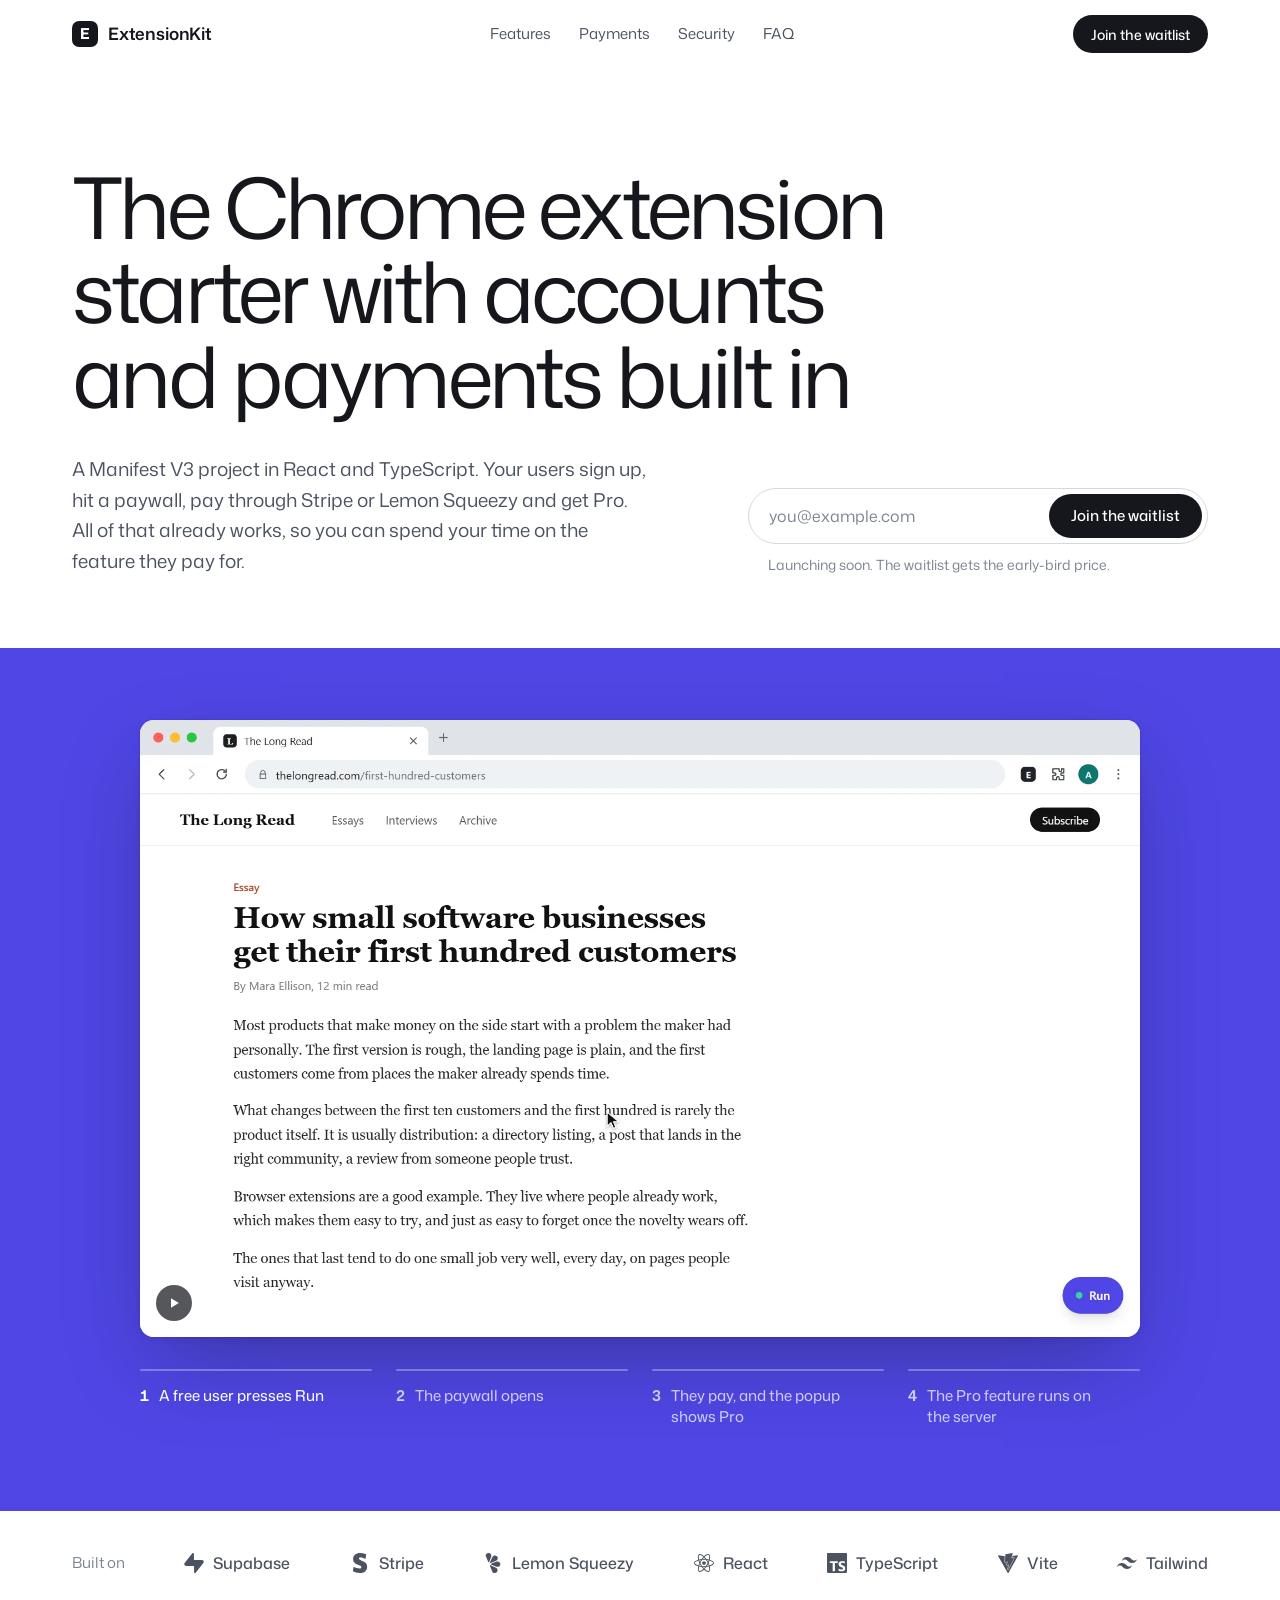
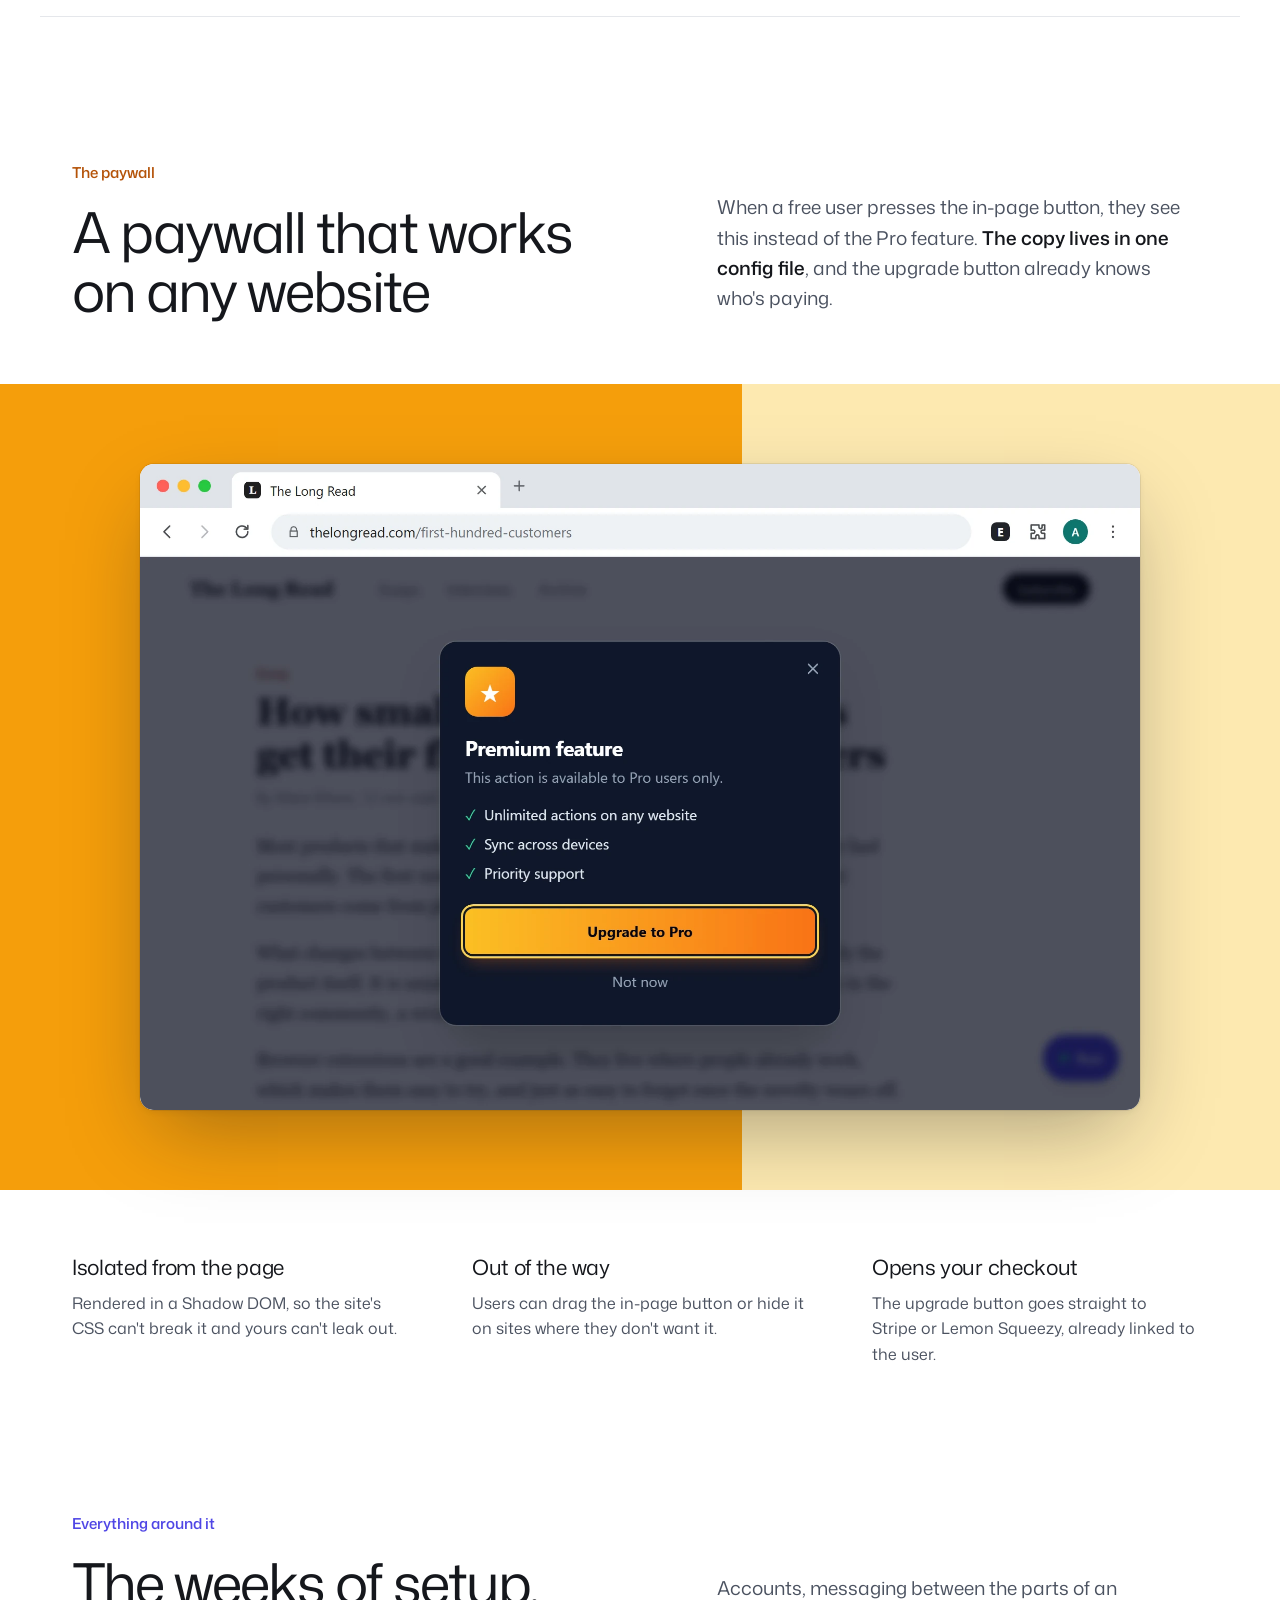
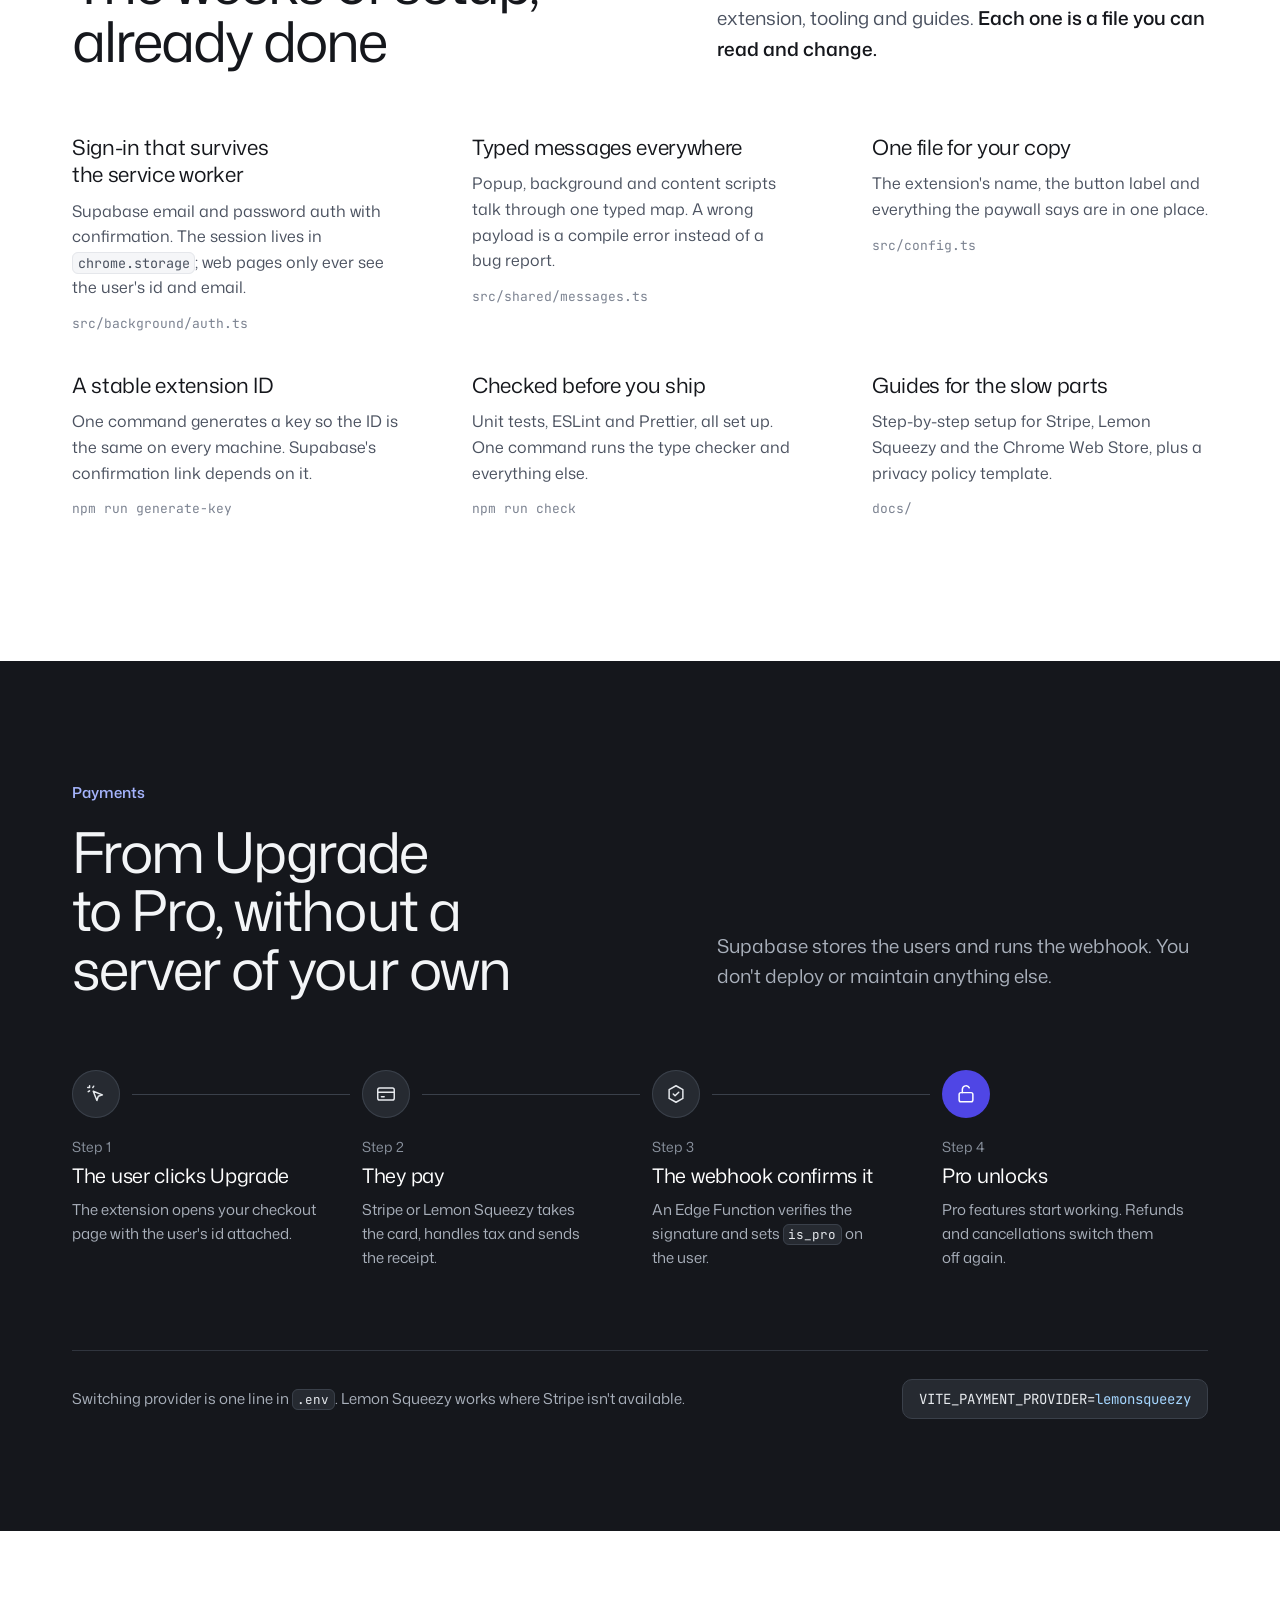
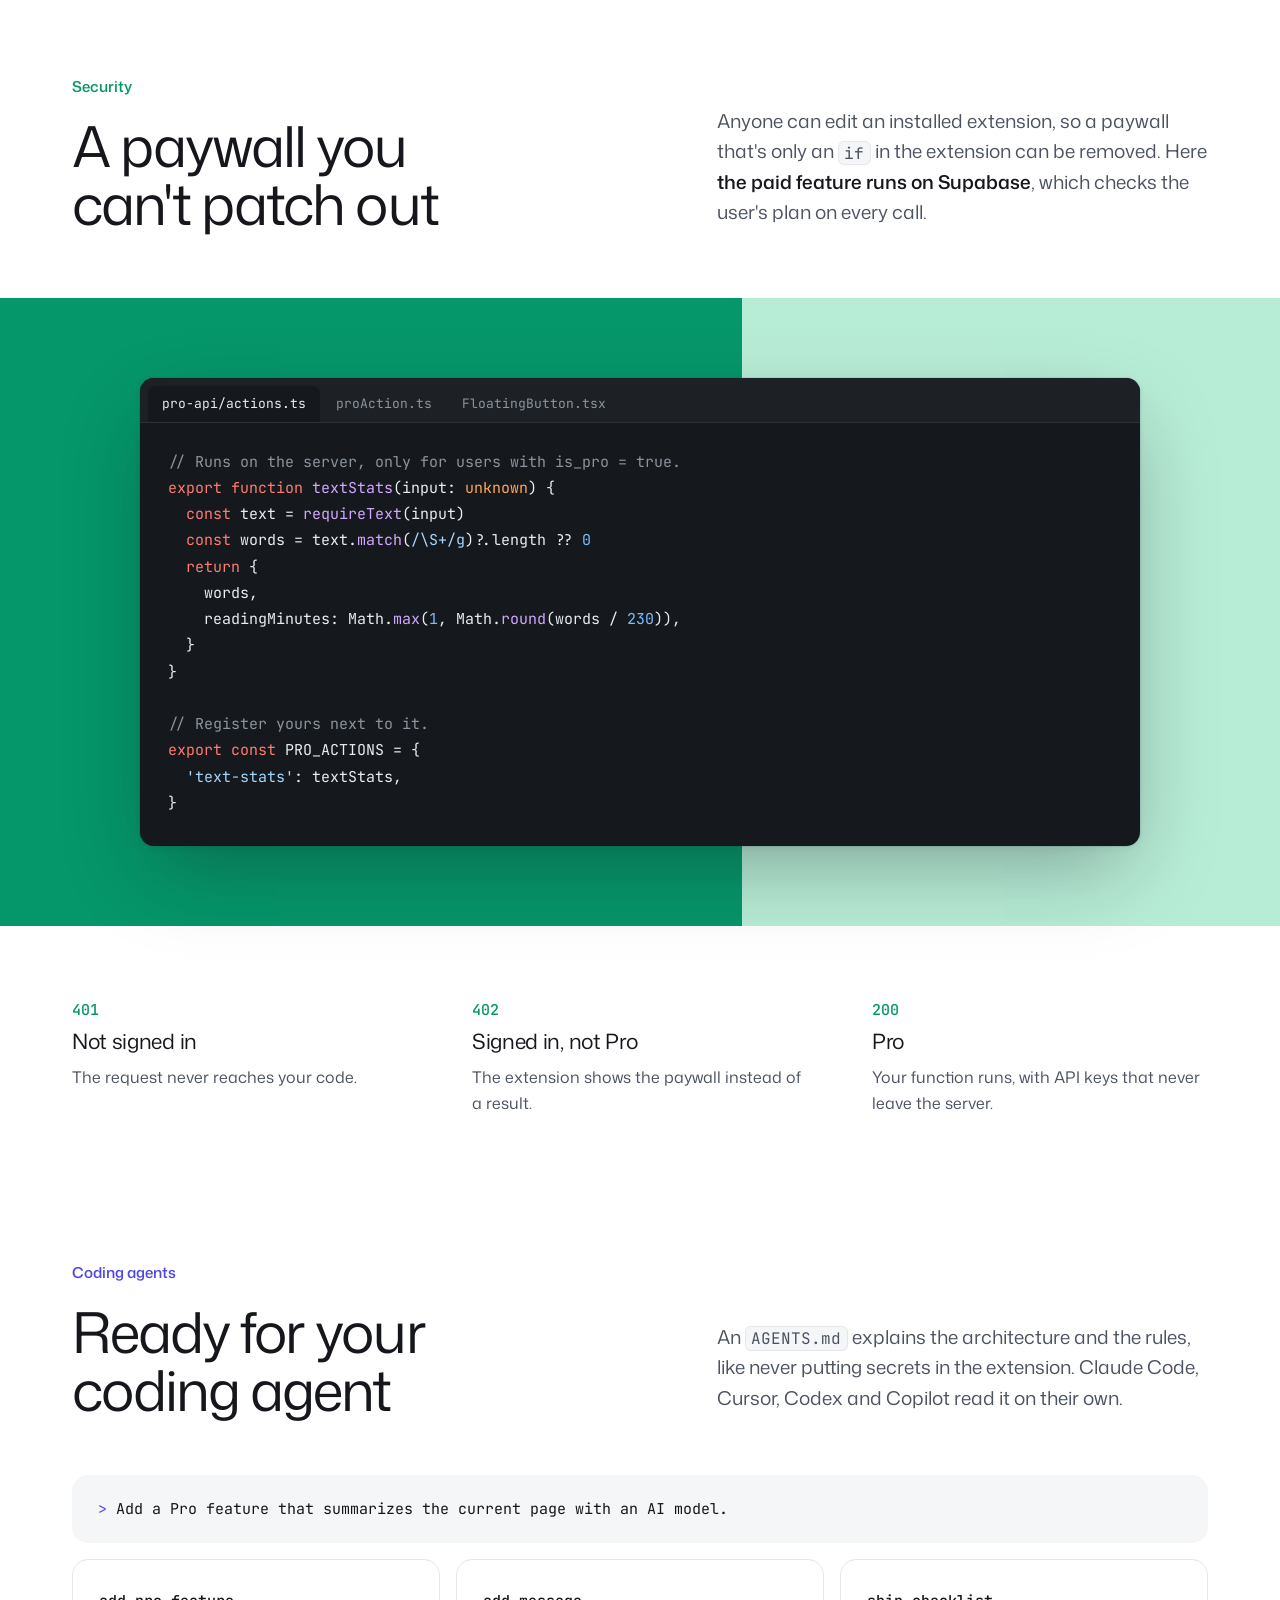
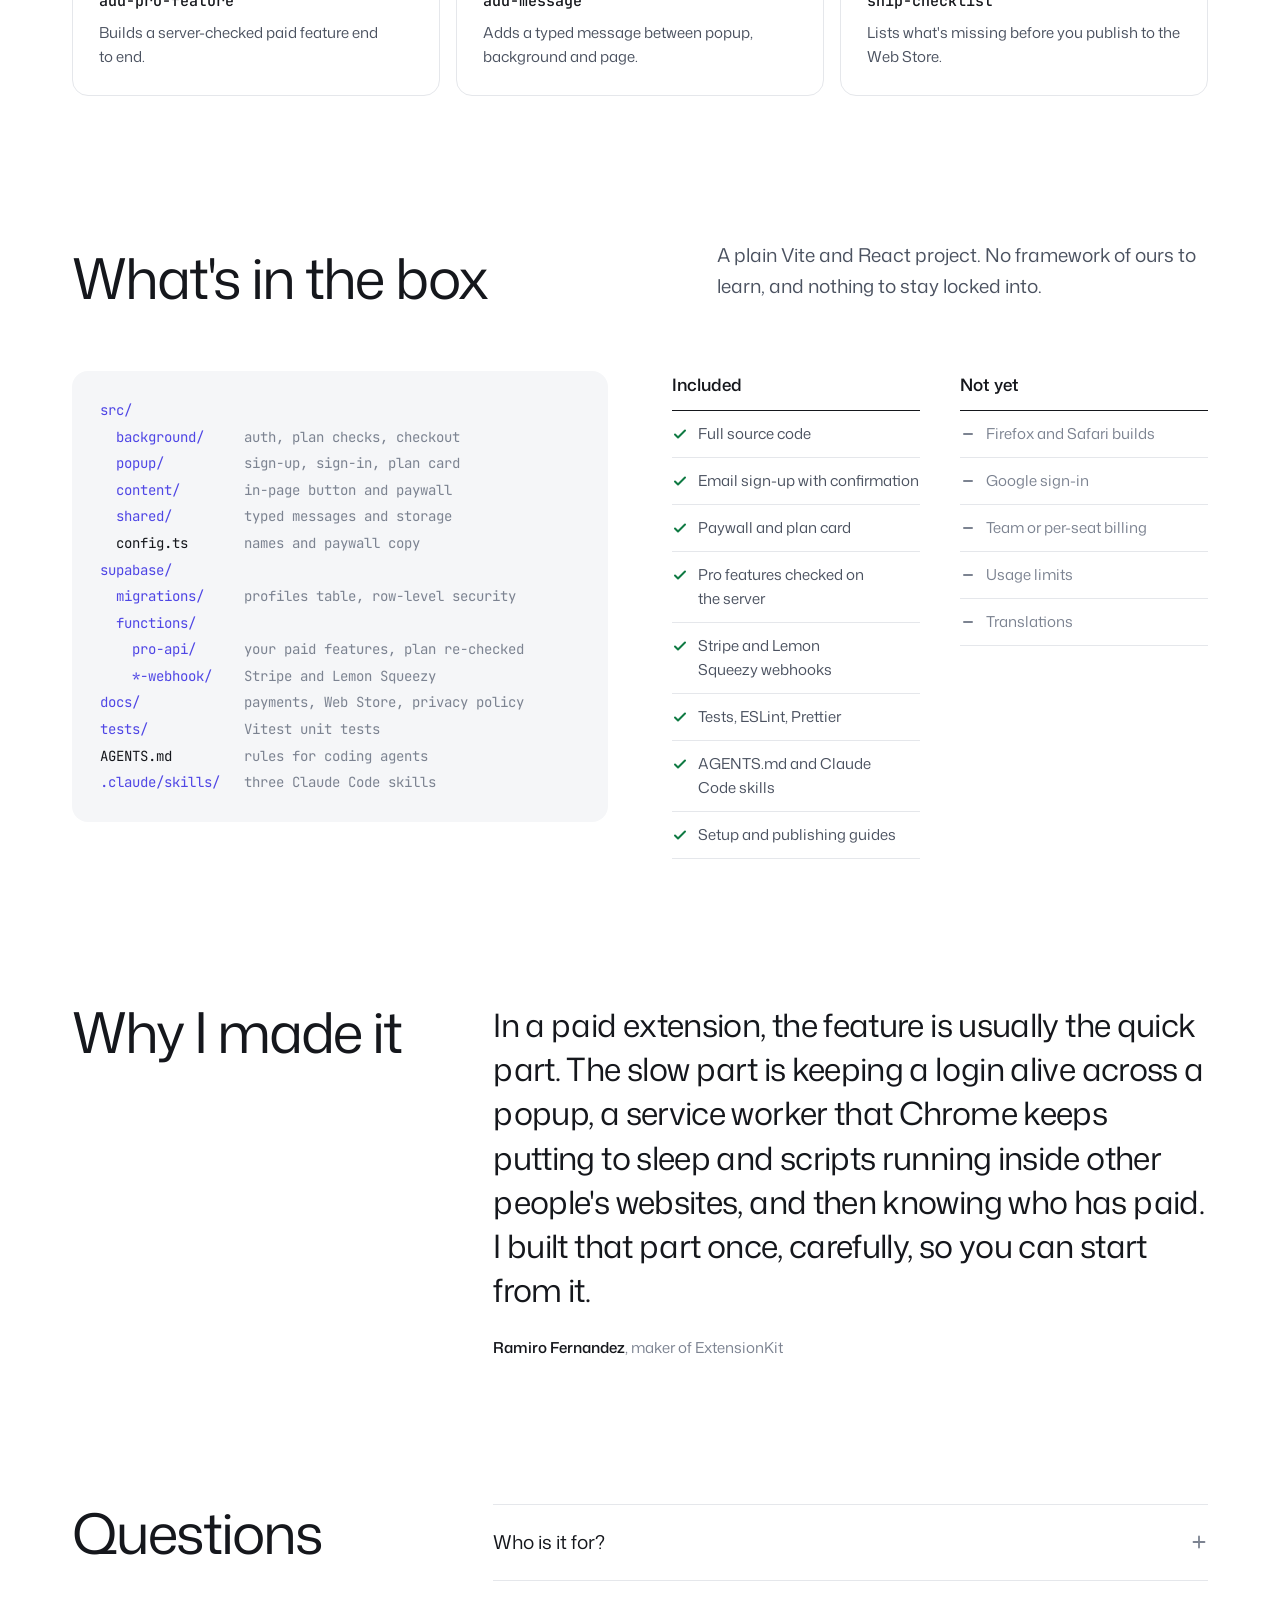
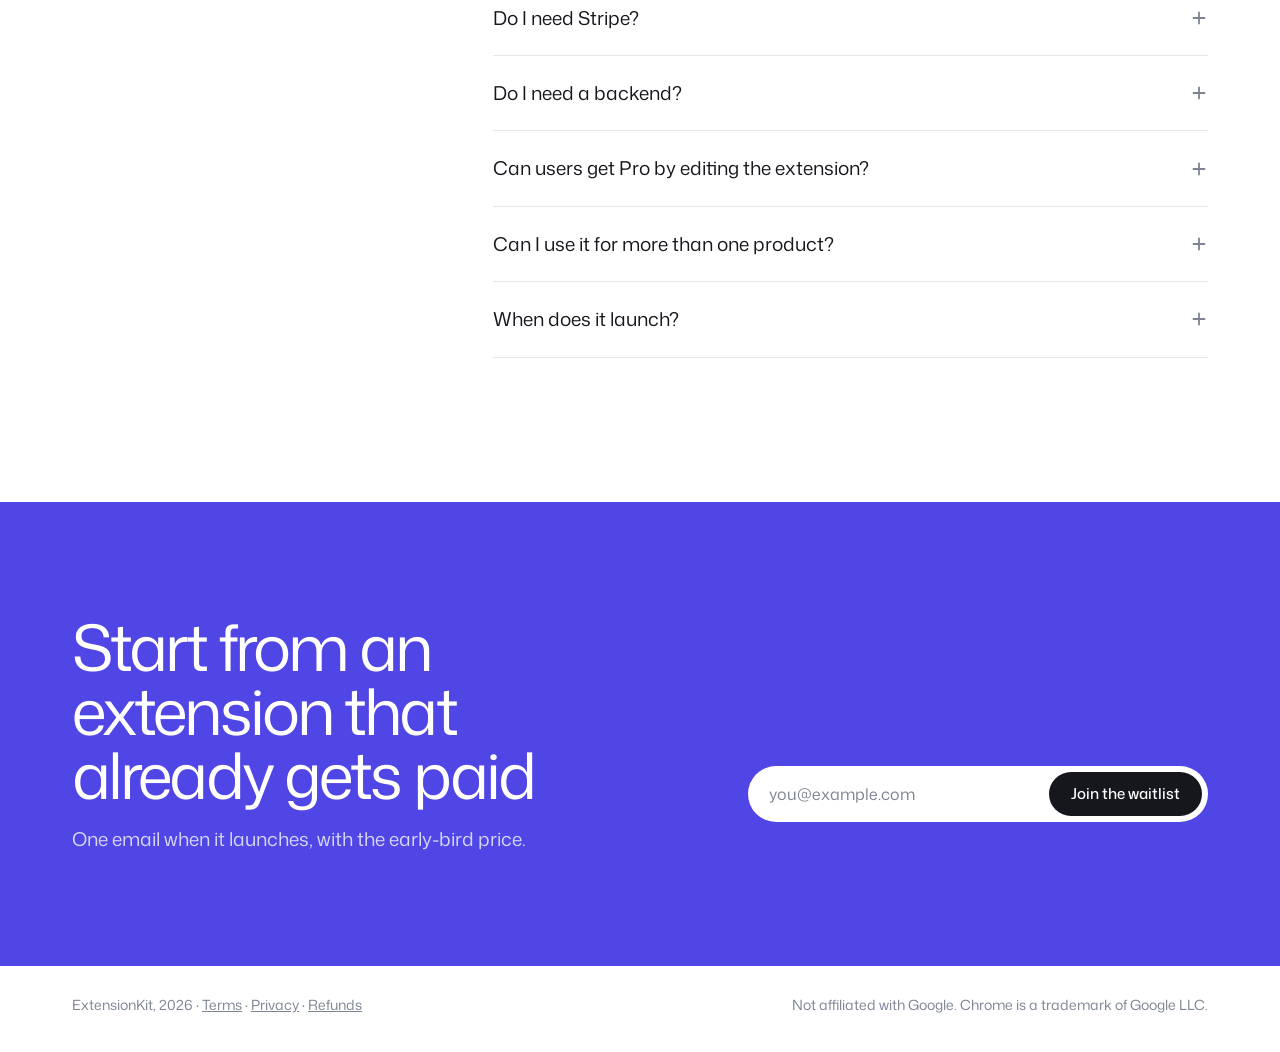
==== commit 84faa5cc: "Landing: lighter type and color worlds per section Inspired by the craft of lemonsqueezy.com, withou" ====
--- a/index.html
+++ b/index.html
@@ -31,173 +31,172 @@
   <style>
     :root {
       --bg: #ffffff;
-      --bg-2: #f4f6f8;
-      --ink: #1b1f24;
-      --ink-2: #4a515b;
-      --ink-3: #79808a;
-      --line: #e3e6ea;
-      --line-2: #d3d8de;
-      --blue: #1a73e8;
-      --ok: #137a3e;
+      --bg-2: #f5f6f8;
+      --ink: #15171c;
+      --ink-2: #4b5260;
+      --ink-3: #7c8391;
+      --line: #e5e7eb;
+      --line-2: #d4d8de;
+      /* Color worlds, taken from the extension's own UI */
+      --indigo: #4f46e5;
+      --indigo-2: #c9cefc;
+      --amber: #f59e0b;
+      --amber-2: #fde9b0;
+      --green: #059669;
+      --green-2: #b7ecd6;
+      --ok: #0f7a43;
       --err: #c0281b;
       --code-bg: #15181c;
       --sans: 'Mona Sans', system-ui, -apple-system, 'Segoe UI', sans-serif;
       --mono: 'JetBrains Mono', ui-monospace, Menlo, Consolas, monospace;
       --ease-out: cubic-bezier(0.23, 1, 0.32, 1);
+      --shadow-lg: 0 0 0 1px rgba(21, 23, 28, .08), 0 2px 6px rgba(21, 23, 28, .06), 0 32px 80px -16px rgba(21, 23, 28, .35);
     }
     * { box-sizing: border-box; margin: 0; padding: 0; }
     html { scroll-behavior: smooth; scroll-padding-top: 80px; }
     body { background: var(--bg); color: var(--ink); font: 400 17px/1.6 var(--sans); -webkit-font-smoothing: antialiased; -moz-osx-font-smoothing: grayscale; overflow-x: hidden; }
     a { color: inherit; }
     img { display: block; max-width: 100%; height: auto; }
-    h1, h2, h3 { text-wrap: balance; }
+    h1, h2, h3 { text-wrap: balance; font-weight: 400; }
     p, li, summary { text-wrap: pretty; }
-    ::selection { background: #cfe0fc; }
-    :focus-visible { outline: 2px solid var(--blue); outline-offset: 2px; border-radius: 4px; }
+    ::selection { background: #d9dcfe; }
+    :focus-visible { outline: 2px solid var(--indigo); outline-offset: 2px; border-radius: 6px; }
     code { font-family: var(--mono); font-size: .84em; }
-    p code, li code { background: var(--bg-2); border: 1px solid var(--line); border-radius: 5px; padding: .05em .35em; }
+    p code, li code { background: var(--bg-2); border: 1px solid var(--line); border-radius: 6px; padding: .05em .35em; }
 
     .wrap { max-width: 1200px; margin: 0 auto; padding: 0 32px; }
+
+    /* Buttons and form */
+    .btn { display: inline-flex; align-items: center; justify-content: center; gap: 8px; height: 44px; padding: 0 22px; border-radius: 999px; border: 0; background: var(--ink); color: #fff; font: 500 15px var(--sans); text-decoration: none; cursor: pointer; white-space: nowrap; -webkit-tap-highlight-color: transparent; touch-action: manipulation; transition: background-color 150ms ease, transform 120ms var(--ease-out); }
+    .btn:hover { background: #30343c; }
+    .btn:active { transform: scale(.97); }
+    form.waitlist { display: flex; align-items: center; gap: 6px; padding: 5px 5px 5px 20px; background: #fff; border: 1px solid var(--line-2); border-radius: 999px; transition: border-color 150ms ease, box-shadow 150ms ease; }
+    form.waitlist:focus-within { border-color: var(--indigo); box-shadow: 0 0 0 4px rgba(79, 70, 229, .16); }
+    form.waitlist:has([aria-invalid=true]) { border-color: var(--err); box-shadow: 0 0 0 4px rgba(192, 40, 27, .12); }
+    form.waitlist input[type=email] { flex: 1; min-width: 0; height: 44px; border: 0; outline: none; background: transparent; font: 16px var(--sans); color: var(--ink); }
+    form.waitlist input[type=email]::placeholder { color: var(--ink-3); }
+    form.waitlist .btn:disabled { background: #5b6170; cursor: progress; transform: none; }
+    form.waitlist.done .btn { background: var(--ok); }
+    .hp { position: absolute; left: -9999px; width: 1px; height: 1px; opacity: 0; }
+    .note { margin: 10px 0 0 20px; font-size: 14px; color: var(--ink-3); min-height: 22px; }
+    .note.ok { color: var(--ok); }
+    .note.err { color: var(--err); }
 
     /* Nav */
     .nav { position: sticky; top: 0; z-index: 10; background: rgba(255, 255, 255, .86); backdrop-filter: saturate(180%) blur(12px); -webkit-backdrop-filter: saturate(180%) blur(12px); border-bottom: 1px solid transparent; transition: border-color 200ms ease; }
     .nav.scrolled { border-bottom-color: var(--line); }
-    .nav .wrap { display: flex; align-items: center; height: 64px; gap: 32px; }
-    .logo { display: flex; align-items: center; gap: 10px; font-weight: 650; font-stretch: 110%; font-size: 17px; letter-spacing: -.01em; text-decoration: none; }
-    .mark { width: 26px; height: 26px; border-radius: 7px; background: var(--ink); color: #fff; display: grid; place-items: center; font-size: 15px; font-weight: 700; font-stretch: 100%; }
-    .nav nav { display: flex; gap: 28px; margin-left: 8px; font-size: 15px; color: var(--ink-2); }
+    .nav .wrap { display: flex; align-items: center; height: 68px; gap: 32px; }
+    .logo { display: flex; align-items: center; gap: 10px; font-weight: 600; font-size: 17px; letter-spacing: -.01em; text-decoration: none; }
+    .mark { width: 26px; height: 26px; border-radius: 7px; background: var(--ink); color: #fff; display: grid; place-items: center; font-size: 15px; font-weight: 700; }
+    .nav nav { display: flex; gap: 28px; margin: 0 auto; font-size: 15px; color: var(--ink-2); }
     .nav nav a { text-decoration: none; padding: 8px 0; transition: color 150ms ease; }
     .nav nav a:hover { color: var(--ink); }
-    .btn { display: inline-flex; align-items: center; justify-content: center; height: 40px; padding: 0 16px; border-radius: 8px; border: 0; background: var(--ink); color: #fff; font: 550 15px var(--sans); text-decoration: none; cursor: pointer; white-space: nowrap; -webkit-tap-highlight-color: transparent; touch-action: manipulation; transition: background-color 150ms ease, transform 120ms var(--ease-out); }
-    .btn:hover { background: #343a42; }
-    .btn:active { transform: scale(.97); }
-    .nav .btn { margin-left: auto; height: 36px; font-size: 14px; padding: 0 14px; }
+    .nav .btn { height: 38px; padding: 0 18px; font-size: 14px; }
+
+    /* Type */
+    .display { font-size: clamp(46px, 6.6vw, 88px); line-height: 1; letter-spacing: -.045em; }
+    .h2 { font-size: clamp(36px, 4.4vw, 56px); line-height: 1.04; letter-spacing: -.035em; }
+    .tag { font-size: 15px; font-weight: 550; margin-bottom: 18px; }
+    .tag.indigo { color: var(--indigo); }
+    .tag.amber { color: #b45309; }
+    .tag.green { color: var(--green); }
+    .lede { font-size: 19px; line-height: 1.6; color: var(--ink-2); }
+    .lede b { color: var(--ink); font-weight: 550; }
+
+    /* Section scaffolding: big headline left, copy right */
+    .sec { padding-top: 144px; }
+    .head { display: grid; grid-template-columns: minmax(0, 1.15fr) minmax(0, 1fr); gap: 32px 80px; align-items: end; }
+    .head .lede { max-width: 520px; padding-bottom: 6px; }
+
+    /* Full-bleed two-tone color world with the product floating across the seam */
+    .world { margin-top: 64px; padding: 80px 0; background: linear-gradient(90deg, var(--c1) 0 58%, var(--c2) 58% 100%); }
+    .world.indigo { --c1: var(--indigo); --c2: var(--indigo-2); }
+    .world.amber { --c1: var(--amber); --c2: var(--amber-2); }
+    .world.green { --c1: var(--green); --c2: var(--green-2); }
+    .float { width: 100%; max-width: 1000px; margin: 0 auto; border-radius: 14px; overflow: hidden; box-shadow: var(--shadow-lg); background: #fff; }
+
+    .points { display: grid; grid-template-columns: repeat(3, minmax(0, 1fr)); gap: 40px 64px; margin-top: 64px; }
+    .points h3 { font-size: 21px; line-height: 1.3; letter-spacing: -.015em; }
+    .points p { margin-top: 10px; font-size: 16px; color: var(--ink-2); }
+    .points .path { margin-top: 14px; font: 13px var(--mono); color: var(--ink-3); }
+    .points .code { font: 500 15px var(--mono); color: var(--green); margin-bottom: 8px; }
 
     /* Hero */
-    .hero { padding: 88px 0 0; background: linear-gradient(var(--bg) 0 calc(100% - 220px), var(--bg-2) calc(100% - 220px)); }
-    .hero h1 { font-size: clamp(42px, 6.4vw, 82px); line-height: .98; font-weight: 720; font-stretch: 115%; letter-spacing: -.032em; max-width: 1040px; }
-    .hero-row { display: grid; grid-template-columns: minmax(0, 1fr) 460px; gap: 48px; align-items: end; margin-top: 32px; }
-    .hero .lead { font-size: 20px; line-height: 1.5; color: var(--ink-2); max-width: 600px; }
-    .shot { margin-top: 64px; }
-    .frame { position: relative; border-radius: 12px; overflow: hidden; background: #fff; box-shadow: 0 0 0 1px rgba(27, 31, 36, .09), 0 2px 4px rgba(27, 31, 36, .04), 0 24px 64px -12px rgba(27, 31, 36, .22); }
+    .hero { padding-top: 96px; }
+    .hero .display { max-width: 1060px; }
+    .hero-row { display: grid; grid-template-columns: minmax(0, 1fr) 460px; gap: 48px 80px; align-items: end; margin-top: 36px; }
+    .hero .lede { max-width: 580px; }
+    .hero .world { margin-top: 72px; padding: 72px 0 80px; background: var(--indigo); }
+    .frame { position: relative; }
     .frame video { display: block; width: 100%; height: auto; aspect-ratio: 1800 / 1110; }
     .frame .still { display: none; width: 100%; }
-    .pp { position: absolute; right: 14px; top: 56px; width: 36px; height: 36px; border-radius: 50%; border: 0; background: rgba(27, 31, 36, .72); color: #fff; display: grid; place-items: center; cursor: pointer; opacity: 0; transition: opacity 150ms ease, background-color 150ms ease; -webkit-tap-highlight-color: transparent; }
+    .pp { position: absolute; left: 16px; bottom: 16px; width: 36px; height: 36px; border-radius: 50%; border: 0; background: rgba(21, 23, 28, .72); color: #fff; display: grid; place-items: center; cursor: pointer; opacity: 0; transition: opacity 150ms ease, background-color 150ms ease; -webkit-tap-highlight-color: transparent; }
     .frame:hover .pp, .pp:focus-visible, .pp.paused { opacity: 1; }
-    .pp:hover { background: rgba(27, 31, 36, .9); }
+    .pp:hover { background: rgba(21, 23, 28, .9); }
     .pp svg { width: 16px; height: 16px; stroke: currentColor; fill: none; stroke-width: 2; stroke-linecap: round; }
     .pp .i-play { fill: currentColor; stroke: none; display: none; }
     .pp.paused .i-play { display: block; }
     .pp.paused .i-pause { display: none; }
-    .steps { list-style: none; display: grid; grid-template-columns: repeat(4, minmax(0, 1fr)); gap: 24px; padding: 20px 0 36px; }
-    .steps button { position: relative; display: flex; gap: 10px; align-items: baseline; width: 100%; padding: 16px 0 4px; border: 0; background: none; font: 450 15px/1.4 var(--sans); color: var(--ink-3); text-align: left; cursor: pointer; transition: color 200ms ease; }
-    .steps button::before, .steps button::after { content: ''; position: absolute; left: 0; right: 0; top: 0; height: 2px; border-radius: 2px; background: var(--line-2); }
-    .steps button::after { background: var(--ink); transform-origin: left; transform: scaleX(var(--p, 0)); }
-    .steps button:hover { color: var(--ink-2); }
-    .steps button.on { color: var(--ink); }
+    .steps { list-style: none; display: grid; grid-template-columns: repeat(4, minmax(0, 1fr)); gap: 24px; max-width: 1000px; margin: 32px auto 0; }
+    .steps button { position: relative; display: flex; gap: 10px; align-items: baseline; width: 100%; padding: 16px 0 4px; border: 0; background: none; font: 450 15px/1.4 var(--sans); color: rgba(255, 255, 255, .72); text-align: left; cursor: pointer; transition: color 200ms ease; }
+    .steps button::before, .steps button::after { content: ''; position: absolute; left: 0; right: 0; top: 0; height: 2px; border-radius: 2px; background: rgba(255, 255, 255, .3); }
+    .steps button::after { background: #fff; transform-origin: left; transform: scaleX(var(--p, 0)); }
+    .steps button.on, .steps button:hover { color: #fff; }
     .steps span { font-weight: 650; font-variant-numeric: tabular-nums; }
-    .still-cap { display: none; padding: 16px 0 28px; font-size: 14px; color: var(--ink-3); }
-    @media (max-width: 640px) {
-      .frame video, .pp, .steps { display: none; }
-      .frame .still { display: block; }
-      .still-cap { display: block; }
-    }
-
-    /* Waitlist form */
-    form.waitlist { display: flex; gap: 8px; }
-    form.waitlist input[type=email] { flex: 1; min-width: 0; height: 48px; padding: 0 14px; font: 16px var(--sans); color: var(--ink); background: #fff; border: 1px solid var(--line-2); border-radius: 8px; outline: none; transition: border-color 150ms ease, box-shadow 150ms ease; }
-    form.waitlist input[type=email]::placeholder { color: var(--ink-3); }
-    form.waitlist input[type=email]:focus { border-color: var(--blue); box-shadow: 0 0 0 3px rgba(26, 115, 232, .18); }
-    form.waitlist input[aria-invalid=true] { border-color: var(--err); }
-    form.waitlist input[aria-invalid=true]:focus { box-shadow: 0 0 0 3px rgba(192, 40, 27, .15); }
-    form.waitlist .btn { height: 48px; padding: 0 20px; }
-    form.waitlist .btn:disabled { background: #5b636d; cursor: progress; transform: none; }
-    form.waitlist.done .btn { background: var(--ok); }
-    .hp { position: absolute; left: -9999px; width: 1px; height: 1px; opacity: 0; }
-    .note { margin-top: 10px; font-size: 14px; color: var(--ink-3); min-height: 22px; }
-    .note.ok { color: var(--ok); }
-    .note.err { color: var(--err); }
+    .still-cap { display: none; margin-top: 16px; font-size: 14px; color: rgba(255, 255, 255, .85); }
 
     /* Stack */
-    .stack { background: var(--bg-2); border-bottom: 1px solid var(--line); }
-    .stack .wrap { display: flex; flex-wrap: wrap; align-items: center; gap: 14px 36px; padding-top: 4px; padding-bottom: 40px; }
+    .stack .wrap { display: flex; flex-wrap: wrap; align-items: center; justify-content: space-between; gap: 18px 32px; padding-top: 40px; padding-bottom: 40px; border-bottom: 1px solid var(--line); }
     .stack p { font-size: 15px; color: var(--ink-3); }
-    .stack span { display: inline-flex; align-items: center; gap: 9px; font-size: 15px; font-weight: 550; color: var(--ink-2); }
+    .stack span { display: inline-flex; align-items: center; gap: 9px; font-size: 16px; font-weight: 500; color: var(--ink-2); }
     .stack svg { width: 20px; height: 20px; fill: currentColor; }
 
-    /* Sections */
-    .sec { padding-top: 128px; }
-    .sec h2, .pay h2 { font-size: clamp(32px, 4vw, 48px); line-height: 1.05; font-weight: 700; font-stretch: 112%; letter-spacing: -.025em; max-width: 760px; }
-    .author h2, .faq h2 { font-size: clamp(30px, 3vw, 38px); }
-    .intro { margin-top: 16px; font-size: 19px; line-height: 1.55; color: var(--ink-2); max-width: 620px; }
-    .intro + .intro { margin-top: 12px; }
-
-    /* Paywall feature */
-    .feature { display: grid; grid-template-columns: minmax(0, 1.45fr) minmax(0, 1fr); gap: 64px; align-items: center; }
-    .feature img { border-radius: 12px; box-shadow: 0 0 0 1px rgba(27, 31, 36, .09), 0 18px 48px -12px rgba(27, 31, 36, .2); }
-    .feature ul { list-style: none; margin-top: 28px; }
-    .feature li { padding: 16px 0; border-top: 1px solid var(--line); color: var(--ink-2); font-size: 16px; }
-    .feature li:last-child { border-bottom: 1px solid var(--line); }
-    .feature li b { display: block; color: var(--ink); font-weight: 600; margin-bottom: 2px; }
-
-    .grid { display: grid; grid-template-columns: repeat(3, minmax(0, 1fr)); gap: 0 48px; margin-top: 96px; }
-    .grid > div { padding: 28px 0 36px; border-top: 1px solid var(--ink); }
-    .grid h3 { font-size: 19px; line-height: 1.3; font-weight: 650; font-stretch: 105%; letter-spacing: -.01em; }
-    .grid p { margin-top: 8px; font-size: 16px; color: var(--ink-2); }
-    .grid .path { margin-top: 14px; font: 13px var(--mono); color: var(--ink-3); }
-
     /* Payments (dark) */
-    .pay { margin-top: 96px; background: var(--ink); color: #f3f5f7; padding: 112px 0 104px; }
-    .pay h2 { color: #fff; }
-    .pay .intro { color: #aab1ba; }
-    .flow { list-style: none; display: grid; grid-template-columns: repeat(4, minmax(0, 1fr)); gap: 24px; margin-top: 64px; }
-    .flow li { position: relative; padding-top: 64px; }
-    .flow li::before { content: ''; position: absolute; top: 22px; left: 56px; right: -16px; height: 1px; background: #3a414a; }
+    .pay { margin-top: 144px; background: var(--ink); color: #f3f5f7; padding: 120px 0 112px; }
+    .pay .lede { color: #a9b0bb; }
+    .pay .tag { color: #a5b4fc; }
+    .flow { list-style: none; display: grid; grid-template-columns: repeat(4, minmax(0, 1fr)); gap: 24px; margin-top: 72px; }
+    .flow li { position: relative; padding-top: 68px; }
+    .flow li::before { content: ''; position: absolute; top: 24px; left: 60px; right: -12px; height: 1px; background: #3a404a; }
     .flow li:last-child::before { display: none; }
-    .flow .ic { position: absolute; top: 0; left: 0; width: 44px; height: 44px; border-radius: 10px; background: #262b32; box-shadow: inset 0 0 0 1px #3a414a; display: grid; place-items: center; }
+    .flow .ic { position: absolute; top: 0; left: 0; width: 48px; height: 48px; border-radius: 50%; background: #262a31; box-shadow: inset 0 0 0 1px #3a404a; display: grid; place-items: center; }
     .flow .ic svg { width: 22px; height: 22px; fill: none; stroke: #e7eaee; stroke-width: 1.6; stroke-linecap: round; stroke-linejoin: round; }
-    .flow li:last-child .ic { background: #f3f5f7; box-shadow: none; }
-    .flow li:last-child .ic svg { stroke: var(--ink); }
-    .flow h3 { font-size: 18px; line-height: 1.3; font-weight: 650; font-stretch: 105%; color: #fff; }
-    .flow h3 small { display: block; font-size: 14px; font-weight: 450; font-stretch: 100%; color: #8a929c; margin-bottom: 4px; }
-    .flow p { margin-top: 8px; font-size: 15px; color: #aab1ba; }
-    .pay code { background: #262b32; border: 1px solid #3a414a; color: #e7eaee; border-radius: 5px; padding: .05em .35em; }
-    .provider { margin-top: 72px; display: flex; flex-wrap: wrap; align-items: center; justify-content: space-between; gap: 16px 24px; padding-top: 28px; border-top: 1px solid #333a42; color: #aab1ba; font-size: 15px; }
-    .provider pre { font: 14px var(--mono); color: #e7eaee; background: #262b32; border: 1px solid #3a414a; border-radius: 8px; padding: 10px 14px; overflow-x: auto; max-width: 100%; }
+    .flow li:last-child .ic { background: var(--indigo); box-shadow: none; }
+    .flow li:last-child .ic svg { stroke: #fff; }
+    .flow h3 { font-size: 20px; line-height: 1.3; letter-spacing: -.015em; color: #fff; }
+    .flow h3 small { display: block; font-size: 14px; color: #8a929e; margin-bottom: 6px; letter-spacing: 0; }
+    .flow p { margin-top: 10px; font-size: 15px; color: #a9b0bb; }
+    .pay code { background: #262a31; border: 1px solid #3a404a; color: #e7eaee; border-radius: 6px; padding: .05em .35em; }
+    .provider { margin-top: 80px; display: flex; flex-wrap: wrap; align-items: center; justify-content: space-between; gap: 16px 24px; padding-top: 28px; border-top: 1px solid #30353e; color: #a9b0bb; font-size: 15px; }
+    .provider pre { font: 14px var(--mono); color: #e7eaee; background: #262a31; border: 1px solid #3a404a; border-radius: 10px; padding: 10px 16px; overflow-x: auto; max-width: 100%; }
     .provider pre .v { color: #a5d6ff; }
 
-    /* Code */
-    .code-sec { display: grid; grid-template-columns: minmax(0, 1fr) minmax(0, 1.3fr); gap: 64px; align-items: start; }
-    .code-sec ul { list-style: none; margin-top: 28px; }
-    .code-sec li { display: flex; gap: 12px; padding: 12px 0; border-top: 1px solid var(--line); font-size: 16px; color: var(--ink-2); }
-    .code-sec li:last-child { border-bottom: 1px solid var(--line); }
-    .code-sec li b { color: var(--ink); font-weight: 600; font-variant-numeric: tabular-nums; min-width: 34px; }
-    .editor { background: var(--code-bg); border-radius: 12px; overflow: hidden; box-shadow: 0 0 0 1px rgba(0, 0, 0, .1), 0 18px 48px -12px rgba(27, 31, 36, .3); min-width: 0; }
+    /* Code editor */
+    .editor { max-width: 1000px; margin: 0 auto; background: var(--code-bg); border-radius: 14px; overflow: hidden; box-shadow: var(--shadow-lg); }
     .tabs { display: flex; gap: 2px; padding: 8px 8px 0; background: #1d2126; border-bottom: 1px solid #2b3036; overflow-x: auto; }
-    .tabs button { font: 13px var(--mono); color: #8b949e; background: none; border: 0; padding: 9px 14px 10px; border-radius: 7px 7px 0 0; cursor: pointer; white-space: nowrap; transition: color 150ms ease, background-color 150ms ease; }
+    .tabs button { font: 13px var(--mono); color: #8b949e; background: none; border: 0; padding: 9px 14px 10px; border-radius: 8px 8px 0 0; cursor: pointer; white-space: nowrap; transition: color 150ms ease, background-color 150ms ease; }
     .tabs button:hover { color: #c9d1d9; }
     .tabs button[aria-selected=true] { color: #e6edf3; background: var(--code-bg); }
     .tabs button:focus-visible { outline-offset: -2px; }
-    .editor pre { font: 14px/1.75 var(--mono); color: #e6edf3; padding: 22px 24px 26px; overflow-x: auto; tab-size: 2; min-height: 300px; }
+    .editor pre { font: 15px/1.75 var(--mono); color: #e6edf3; padding: 26px 28px 30px; overflow-x: auto; tab-size: 2; min-height: 340px; }
     .editor pre[hidden] { display: none; }
     .editor .k { color: #ff7b72; } .editor .s { color: #a5d6ff; } .editor .f { color: #d2a8ff; } .editor .c { color: #8b949e; } .editor .t { color: #ffa657; } .editor .n { color: #79c0ff; }
 
     /* Agents */
-    .agents { display: grid; grid-template-columns: minmax(0, 1fr) minmax(0, 1.3fr); gap: 64px; align-items: start; }
-    .skills { border: 1px solid var(--line); border-radius: 12px; overflow: hidden; }
-    .skills > div { display: grid; grid-template-columns: 170px minmax(0, 1fr); gap: 20px; padding: 18px 22px; border-top: 1px solid var(--line); font-size: 15px; color: var(--ink-2); }
-    .skills > div:first-child { border-top: 0; }
-    .skills code { font-size: 14px; color: var(--ink); font-weight: 500; }
-    .skills .prompt { background: var(--bg-2); color: var(--ink); font: 14px/1.6 var(--mono); display: block; }
-    .skills .prompt span { color: var(--ink-3); }
+    .skills { margin-top: 56px; display: grid; grid-template-columns: repeat(3, minmax(0, 1fr)); gap: 16px; }
+    .prompt { grid-column: 1 / -1; padding: 22px 26px; border-radius: 16px; background: var(--bg-2); font: 15px/1.6 var(--mono); color: var(--ink); }
+    .prompt span { color: var(--indigo); }
+    .skill { padding: 26px; border-radius: 16px; border: 1px solid var(--line); }
+    .skill code { font-size: 15px; font-weight: 500; color: var(--ink); }
+    .skill p { margin-top: 8px; font-size: 15px; color: var(--ink-2); }
 
     /* Box */
-    .box { display: grid; grid-template-columns: minmax(0, 1fr) minmax(0, 1fr); gap: 64px; margin-top: 56px; align-items: start; }
-    .tree { font: 14px/1.9 var(--mono); color: var(--ink); background: var(--bg-2); border: 1px solid var(--line); border-radius: 12px; padding: 22px 24px; overflow-x: auto; }
+    .box { display: grid; grid-template-columns: minmax(0, 1fr) minmax(0, 1fr); gap: 64px; margin-top: 64px; align-items: start; }
+    .tree { font: 14px/1.9 var(--mono); color: var(--ink); background: var(--bg-2); border-radius: 16px; padding: 26px 28px; overflow-x: auto; }
     .tree .c { color: var(--ink-3); }
-    .tree .d { color: var(--blue); }
+    .tree .d { color: var(--indigo); }
     .lists { display: grid; grid-template-columns: 1fr 1fr; gap: 40px; align-content: start; }
-    .lists h3 { font-size: 16px; font-weight: 650; padding-bottom: 12px; border-bottom: 1px solid var(--ink); }
+    .lists h3 { font-size: 17px; font-weight: 550; padding-bottom: 12px; border-bottom: 1px solid var(--ink); }
     .lists ul { list-style: none; }
     .lists li { display: flex; gap: 10px; padding: 11px 0; border-bottom: 1px solid var(--line); font-size: 15px; color: var(--ink-2); }
     .lists li svg { flex: none; width: 16px; height: 16px; margin-top: 4px; fill: none; stroke-width: 2; stroke-linecap: round; stroke-linejoin: round; }
@@ -206,71 +205,82 @@
     .lists .no svg { stroke: var(--ink-3); }
 
     /* Author */
-    .author { display: grid; grid-template-columns: 300px minmax(0, 1fr); gap: 64px; }
-    .author blockquote { font-size: clamp(22px, 2.4vw, 28px); line-height: 1.42; font-weight: 450; letter-spacing: -.01em; max-width: 760px; }
+    .author { display: grid; grid-template-columns: minmax(0, 1fr) minmax(0, 2fr); gap: 64px; }
+    .author blockquote { font-size: clamp(24px, 2.6vw, 32px); line-height: 1.38; letter-spacing: -.02em; }
     .author .who { margin-top: 24px; font-size: 15px; color: var(--ink-3); }
-    .author .who b { color: var(--ink); font-weight: 600; }
+    .author .who b { color: var(--ink); font-weight: 550; }
 
     /* FAQ */
-    .faq { display: grid; grid-template-columns: 300px minmax(0, 1fr); gap: 64px; }
+    .faq { display: grid; grid-template-columns: minmax(0, 1fr) minmax(0, 2fr); gap: 64px; }
     .faq details { border-top: 1px solid var(--line); }
     .faq details:last-child { border-bottom: 1px solid var(--line); }
-    .faq summary { list-style: none; display: flex; justify-content: space-between; align-items: center; gap: 24px; padding: 20px 0; font-size: 18px; font-weight: 600; cursor: pointer; }
+    .faq summary { list-style: none; display: flex; justify-content: space-between; align-items: center; gap: 24px; padding: 22px 0; font-size: 19px; cursor: pointer; }
     .faq summary::-webkit-details-marker { display: none; }
     .faq summary svg { flex: none; width: 18px; height: 18px; fill: none; stroke: var(--ink-3); stroke-width: 1.8; stroke-linecap: round; transition: transform 200ms var(--ease-out); }
     .faq details[open] summary svg { transform: rotate(45deg); }
-    .faq details p { padding: 0 48px 22px 0; color: var(--ink-2); max-width: 680px; }
+    .faq details p { padding: 0 48px 24px 0; color: var(--ink-2); max-width: 680px; }
     .faq details[open] p { animation: open 200ms var(--ease-out); }
     @keyframes open { from { opacity: 0; transform: translateY(-4px); } }
 
     /* Final CTA */
-    .cta { margin-top: 128px; background: var(--bg-2); border-top: 1px solid var(--line); padding: 96px 0; }
-    .cta .wrap { display: grid; grid-template-columns: minmax(0, 1fr) 460px; gap: 48px; align-items: end; }
-    .cta h2 { font-size: clamp(36px, 4.6vw, 60px); line-height: 1; font-weight: 720; font-stretch: 115%; letter-spacing: -.03em; }
-    .cta p.sub { margin-top: 14px; font-size: 18px; color: var(--ink-2); }
-
-    footer { border-top: 1px solid var(--line); }
-    footer .wrap { display: flex; flex-wrap: wrap; justify-content: space-between; gap: 8px 24px; padding-top: 24px; padding-bottom: 32px; font-size: 14px; color: var(--ink-3); }
-
-    /* One orchestrated entrance: the headline, then the product window settles in. */
+    .cta { margin-top: 144px; background: var(--indigo); color: #fff; padding: 112px 0; }
+    .cta .wrap { display: grid; grid-template-columns: minmax(0, 1fr) 460px; gap: 48px 80px; align-items: end; }
+    .cta .lede { color: rgba(255, 255, 255, .78); margin-top: 18px; }
+    .cta .display { font-size: clamp(40px, 5vw, 68px); max-width: 680px; }
+    .cta form.waitlist { border-color: transparent; }
+    .cta form.waitlist:focus-within { box-shadow: 0 0 0 4px rgba(255, 255, 255, .35); }
+    .cta .note { color: rgba(255, 255, 255, .75); }
+    .cta .note.ok { color: #c8f7dc; }
+    .cta .note.err { color: #ffd4cf; }
+
+    footer .wrap { display: flex; flex-wrap: wrap; justify-content: space-between; gap: 8px 24px; padding-top: 28px; padding-bottom: 36px; font-size: 14px; color: var(--ink-3); }
+
+    /* One orchestrated entrance */
     @media (prefers-reduced-motion: no-preference) {
-      .hero h1, .hero-row, .shot { animation: rise 700ms var(--ease-out) both; }
-      .hero-row { animation-delay: 80ms; }
-      .shot { animation-delay: 200ms; animation-duration: 900ms; }
-      @keyframes rise { from { opacity: 0; transform: translateY(16px); } }
+      .hero .display, .hero-row, .hero .world { animation: rise 800ms var(--ease-out) both; }
+      .hero-row { animation-delay: 90ms; }
+      .hero .world { animation-delay: 200ms; animation-duration: 1000ms; }
+      @keyframes rise { from { opacity: 0; transform: translateY(18px); } }
     }
 
     @media (max-width: 1080px) {
-      .hero-row, .cta .wrap { grid-template-columns: 1fr; gap: 28px; }
+      .head, .hero-row, .cta .wrap { grid-template-columns: minmax(0, 1fr); }
       .hero-row .signup, .cta .signup { max-width: 520px; }
-      .feature, .code-sec, .agents, .box { grid-template-columns: 1fr; gap: 48px; }
-      .grid { grid-template-columns: repeat(2, minmax(0, 1fr)); }
-      .author, .faq { grid-template-columns: 1fr; gap: 32px; }
-      .flow { grid-template-columns: repeat(2, minmax(0, 1fr)); row-gap: 48px; }
+      .points, .skills { grid-template-columns: repeat(2, minmax(0, 1fr)); }
+      .box, .author, .faq { grid-template-columns: minmax(0, 1fr); gap: 40px; }
+      .flow { grid-template-columns: repeat(2, minmax(0, 1fr)); row-gap: 56px; }
       .flow li:nth-child(2)::before { display: none; }
     }
     @media (max-width: 720px) {
       .wrap { padding: 0 20px; }
       .nav nav { display: none; }
-      .hero { padding-top: 48px; background: linear-gradient(var(--bg) 0 calc(100% - 140px), var(--bg-2) calc(100% - 140px)); }
-      .hero h1 { font-size: 40px; font-stretch: 106%; line-height: 1.02; }
-      .hero .lead { font-size: 18px; }
-      .shot { margin-top: 40px; }
-      .sec { padding-top: 88px; }
-      .grid { grid-template-columns: 1fr; margin-top: 64px; }
-      .flow { grid-template-columns: 1fr; }
+      .nav .btn { margin-left: auto; }
+      .hero { padding-top: 48px; }
+      .display { font-size: 44px; letter-spacing: -.04em; }
+      .lede { font-size: 17px; }
+      .sec { padding-top: 96px; }
+      .world { margin-top: 40px; padding: 40px 0; background: linear-gradient(180deg, var(--c1) 0 62%, var(--c2) 62% 100%); }
+      .hero .world { margin-top: 48px; padding: 32px 0 40px; }
+      .points, .skills { grid-template-columns: minmax(0, 1fr); gap: 32px; }
+      .flow { grid-template-columns: minmax(0, 1fr); }
       .flow li::before { display: none; }
-      .pay { margin-top: 88px; padding: 80px 0; }
-      .skills > div { grid-template-columns: 1fr; gap: 4px; }
-      .lists { grid-template-columns: 1fr; }
-      .cta { margin-top: 88px; padding: 72px 0; }
-      form.waitlist { flex-direction: column; }
+      .pay { margin-top: 96px; padding: 88px 0; }
+      .lists { grid-template-columns: minmax(0, 1fr); }
+      .cta { margin-top: 96px; padding: 80px 0; }
+      .stack .wrap { justify-content: flex-start; }
       .editor pre, .tree { font-size: 12.5px; }
       .editor pre { min-height: 0; padding: 18px; }
+      form.waitlist { flex-direction: column; align-items: stretch; padding: 6px; border-radius: 24px; }
+      form.waitlist input[type=email] { padding: 0 14px; }
+    }
+    @media (max-width: 640px) {
+      .frame video, .pp, .steps { display: none; }
+      .frame .still { display: block; }
+      .still-cap { display: block; }
     }
     @media (prefers-reduced-motion: reduce) {
       html { scroll-behavior: auto; }
-      .btn, form.waitlist input[type=email], .faq summary svg, .tabs button, .nav, .nav nav a { transition: none; }
+      .btn, form.waitlist, .faq summary svg, .tabs button, .nav, .nav nav a, .pp, .steps button { transition: none; }
       .btn:active { transform: none; }
       .faq details[open] p { animation: none; }
     }
@@ -278,14 +288,13 @@
 </head>
 <body>
   <svg width="0" height="0" style="position:absolute" aria-hidden="true"><symbol id="i-supabase" viewBox="0 0 24 24"><path d="M11.9 1.036c-.015-.986-1.26-1.41-1.874-.637L.764 12.05C-.33 13.427.65 15.455 2.409 15.455h9.579l.113 7.51c.014.985 1.259 1.408 1.873.636l9.262-11.653c1.093-1.375.113-3.403-1.645-3.403h-9.642z"/></symbol><symbol id="i-stripe" viewBox="0 0 24 24"><path d="M13.976 9.15c-2.172-.806-3.356-1.426-3.356-2.409 0-.831.683-1.305 1.901-1.305 2.227 0 4.515.858 6.09 1.631l.89-5.494C18.252.975 15.697 0 12.165 0 9.667 0 7.589.654 6.104 1.872 4.56 3.147 3.757 4.992 3.757 7.218c0 4.039 2.467 5.76 6.476 7.219 2.585.92 3.445 1.574 3.445 2.583 0 .98-.84 1.545-2.354 1.545-1.875 0-4.965-.921-6.99-2.109l-.9 5.555C5.175 22.99 8.385 24 11.714 24c2.641 0 4.843-.624 6.328-1.813 1.664-1.305 2.525-3.236 2.525-5.732 0-4.128-2.524-5.851-6.594-7.305h.003z"/></symbol><symbol id="i-lemonsqueezy" viewBox="0 0 24 24"><path d="m7.4916 10.835 2.3748-6.5114a3.1497 3.1497 0 0 0-.065-2.3418C9.0315.183 6.9427-.398 5.2928.265 3.643.929 2.71 2.4348 3.512 4.3046l2.8197 6.5615c.219.509.97.489 1.16-.03m1.6798 1.0969 6.5334-2.7758c2.1699-.9219 2.7218-3.6907 1.022-5.2905l-.068-.063c-1.6669-1.5469-4.4217-1.002-5.3706 1.0359L8.3566 11.135c-.234.503.295 1.0199.8159.7979m.373.87 6.6454-2.5119c2.2078-.8349 4.6206.745 4.5886 3.0398l-.002.09c-.048 2.2358-2.3938 3.7376-4.5536 2.9467l-6.6724-2.4418a.595.595 0 0 1-.006-1.1229m-.386 1.9269 6.4375 2.9767a3.2997 3.2997 0 0 1 1.6658 1.6989c.769 1.7998-.283 3.6396-1.9328 4.3016-1.6499.662-3.4097.235-4.2097-1.6359l-2.8027-6.5694c-.217-.509.328-1.009.8419-.772"/></symbol><symbol id="i-react" viewBox="0 0 24 24"><path d="M14.23 12.004a2.236 2.236 0 0 1-2.235 2.236 2.236 2.236 0 0 1-2.236-2.236 2.236 2.236 0 0 1 2.235-2.236 2.236 2.236 0 0 1 2.236 2.236zm2.648-10.69c-1.346 0-3.107.96-4.888 2.622-1.78-1.653-3.542-2.602-4.887-2.602-.41 0-.783.093-1.106.278-1.375.793-1.683 3.264-.973 6.365C1.98 8.917 0 10.42 0 12.004c0 1.59 1.99 3.097 5.043 4.03-.704 3.113-.39 5.588.988 6.38.32.187.69.275 1.102.275 1.345 0 3.107-.96 4.888-2.624 1.78 1.654 3.542 2.603 4.887 2.603.41 0 .783-.09 1.106-.275 1.374-.792 1.683-3.263.973-6.365C22.02 15.096 24 13.59 24 12.004c0-1.59-1.99-3.097-5.043-4.032.704-3.11.39-5.587-.988-6.38-.318-.184-.688-.277-1.092-.278zm-.005 1.09v.006c.225 0 .406.044.558.127.666.382.955 1.835.73 3.704-.054.46-.142.945-.25 1.44-.96-.236-2.006-.417-3.107-.534-.66-.905-1.345-1.727-2.035-2.447 1.592-1.48 3.087-2.292 4.105-2.295zm-9.77.02c1.012 0 2.514.808 4.11 2.28-.686.72-1.37 1.537-2.02 2.442-1.107.117-2.154.298-3.113.538-.112-.49-.195-.964-.254-1.42-.23-1.868.054-3.32.714-3.707.19-.09.4-.127.563-.132zm4.882 3.05c.455.468.91.992 1.36 1.564-.44-.02-.89-.034-1.345-.034-.46 0-.915.01-1.36.034.44-.572.895-1.096 1.345-1.565zM12 8.1c.74 0 1.477.034 2.202.093.406.582.802 1.203 1.183 1.86.372.64.71 1.29 1.018 1.946-.308.655-.646 1.31-1.013 1.95-.38.66-.773 1.288-1.18 1.87-.728.063-1.466.098-2.21.098-.74 0-1.477-.035-2.202-.093-.406-.582-.802-1.204-1.183-1.86-.372-.64-.71-1.29-1.018-1.946.303-.657.646-1.313 1.013-1.954.38-.66.773-1.286 1.18-1.868.728-.064 1.466-.098 2.21-.098zm-3.635.254c-.24.377-.48.763-.704 1.16-.225.39-.435.782-.635 1.174-.265-.656-.49-1.31-.676-1.947.64-.15 1.315-.283 2.015-.386zm7.26 0c.695.103 1.365.23 2.006.387-.18.632-.405 1.282-.66 1.933-.2-.39-.41-.783-.64-1.174-.225-.392-.465-.774-.705-1.146zm3.063.675c.484.15.944.317 1.375.498 1.732.74 2.852 1.708 2.852 2.476-.005.768-1.125 1.74-2.857 2.475-.42.18-.88.342-1.355.493-.28-.958-.646-1.956-1.1-2.98.45-1.017.81-2.01 1.085-2.964zm-13.395.004c.278.96.645 1.957 1.1 2.98-.45 1.017-.812 2.01-1.086 2.964-.484-.15-.944-.318-1.37-.5-1.732-.737-2.852-1.706-2.852-2.474 0-.768 1.12-1.742 2.852-2.476.42-.18.88-.342 1.356-.494zm11.678 4.28c.265.657.49 1.312.676 1.948-.64.157-1.316.29-2.016.39.24-.375.48-.762.705-1.158.225-.39.435-.788.636-1.18zm-9.945.02c.2.392.41.783.64 1.175.23.39.465.772.705 1.143-.695-.102-1.365-.23-2.006-.386.18-.63.406-1.282.66-1.933zM17.92 16.32c.112.493.2.968.254 1.423.23 1.868-.054 3.32-.714 3.708-.147.09-.338.128-.563.128-1.012 0-2.514-.807-4.11-2.28.686-.72 1.37-1.536 2.02-2.44 1.107-.118 2.154-.3 3.113-.54zm-11.83.01c.96.234 2.006.415 3.107.532.66.905 1.345 1.727 2.035 2.446-1.595 1.483-3.092 2.295-4.11 2.295-.22-.005-.406-.05-.553-.132-.666-.38-.955-1.834-.73-3.703.054-.46.142-.944.25-1.438zm4.56.64c.44.02.89.034 1.345.034.46 0 .915-.01 1.36-.034-.44.572-.895 1.095-1.345 1.565-.455-.47-.91-.993-1.36-1.565z"/></symbol><symbol id="i-vite" viewBox="0 0 24 24"><path d="m8.286 10.578.512-8.657a.306.306 0 0 1 .247-.282L17.377.006a.306.306 0 0 1 .353.385l-1.558 5.403a.306.306 0 0 0 .352.385l2.388-.46a.306.306 0 0 1 .332.438l-6.79 13.55-.123.19a.294.294 0 0 1-.252.14c-.177 0-.35-.152-.305-.369l1.095-5.301a.306.306 0 0 0-.388-.355l-1.433.435a.306.306 0 0 1-.389-.354l.69-3.375a.306.306 0 0 0-.37-.36l-2.32.536a.306.306 0 0 1-.374-.316zm14.976-7.926L17.284 3.74l-.544 1.887 2.077-.4a.8.8 0 0 1 .84.369.8.8 0 0 1 .034.783L12.9 19.93l-.013.025-.015.023-.122.19a.801.801 0 0 1-.672.37.826.826 0 0 1-.634-.302.8.8 0 0 1-.16-.67l1.029-4.981-1.12.34a.81.81 0 0 1-.86-.262.802.802 0 0 1-.165-.67l.63-3.08-2.027.468a.808.808 0 0 1-.768-.233.81.81 0 0 1-.217-.6l.389-6.57-7.44-1.33a.612.612 0 0 0-.64.906L11.58 23.691a.612.612 0 0 0 1.066-.004l11.26-20.135a.612.612 0 0 0-.644-.9z"/></symbol><symbol id="i-typescript" viewBox="0 0 24 24"><path d="M1.125 0C.502 0 0 .502 0 1.125v21.75C0 23.498.502 24 1.125 24h21.75c.623 0 1.125-.502 1.125-1.125V1.125C24 .502 23.498 0 22.875 0zm17.363 9.75c.612 0 1.154.037 1.627.111a6.38 6.38 0 0 1 1.306.34v2.458a3.95 3.95 0 0 0-.643-.361 5.093 5.093 0 0 0-.717-.26 5.453 5.453 0 0 0-1.426-.2c-.3 0-.573.028-.819.086a2.1 2.1 0 0 0-.623.242c-.17.104-.3.229-.393.374a.888.888 0 0 0-.14.49c0 .196.053.373.156.529.104.156.252.304.443.444s.423.276.696.41c.273.135.582.274.926.416.47.197.892.407 1.266.628.374.222.695.473.963.753.268.279.472.598.614.957.142.359.214.776.214 1.253 0 .657-.125 1.21-.373 1.656a3.033 3.033 0 0 1-1.012 1.085 4.38 4.38 0 0 1-1.487.596c-.566.12-1.163.18-1.79.18a9.916 9.916 0 0 1-1.84-.164 5.544 5.544 0 0 1-1.512-.493v-2.63a5.033 5.033 0 0 0 3.237 1.2c.333 0 .624-.03.872-.09.249-.06.456-.144.623-.25.166-.108.29-.234.373-.38a1.023 1.023 0 0 0-.074-1.089 2.12 2.12 0 0 0-.537-.5 5.597 5.597 0 0 0-.807-.444 27.72 27.72 0 0 0-1.007-.436c-.918-.383-1.602-.852-2.053-1.405-.45-.553-.676-1.222-.676-2.005 0-.614.123-1.141.369-1.582.246-.441.58-.804 1.004-1.089a4.494 4.494 0 0 1 1.47-.629 7.536 7.536 0 0 1 1.77-.201zm-15.113.188h9.563v2.166H9.506v9.646H6.789v-9.646H3.375z"/></symbol><symbol id="i-tailwindcss" viewBox="0 0 24 24"><path d="M12.001,4.8c-3.2,0-5.2,1.6-6,4.8c1.2-1.6,2.6-2.2,4.2-1.8c0.913,0.228,1.565,0.89,2.288,1.624 C13.666,10.618,15.027,12,18.001,12c3.2,0,5.2-1.6,6-4.8c-1.2,1.6-2.6,2.2-4.2,1.8c-0.913-0.228-1.565-0.89-2.288-1.624 C16.337,6.182,14.976,4.8,12.001,4.8z M6.001,12c-3.2,0-5.2,1.6-6,4.8c1.2-1.6,2.6-2.2,4.2-1.8c0.913,0.228,1.565,0.89,2.288,1.624 c1.177,1.194,2.538,2.576,5.512,2.576c3.2,0,5.2-1.6,6-4.8c-1.2,1.6-2.6,2.2-4.2,1.8c-0.913-0.228-1.565-0.89-2.288-1.624 C10.337,13.382,8.976,12,6.001,12z"/></symbol></svg>
-
   <header class="nav" id="nav">
     <div class="wrap">
       <a class="logo" href="#"><span class="mark">E</span>ExtensionKit</a>
       <nav>
         <a href="#features">Features</a>
         <a href="#payments">Payments</a>
-        <a href="#code">Code</a>
+        <a href="#code">Security</a>
         <a href="#faq">FAQ</a>
       </nav>
       <a class="btn" href="#join">Join the waitlist</a>
@@ -295,9 +304,9 @@
   <main>
     <section class="hero">
       <div class="wrap">
-        <h1>The Chrome extension starter with accounts and payments built in</h1>
+        <h1 class="display">The Chrome extension starter with accounts and payments built in</h1>
         <div class="hero-row">
-          <p class="lead">A Manifest V3 project in React and TypeScript. Your users sign up, hit a paywall, pay through Stripe or Lemon Squeezy and get Pro. All of that already works, so you can spend your time on the feature they pay for.</p>
+          <p class="lede">A Manifest V3 project in React and TypeScript. Your users sign up, hit a paywall, pay through Stripe or Lemon Squeezy and get Pro. All of that already works, so you can spend your time on the feature they pay for.</p>
           <div class="signup">
             <form class="waitlist" data-waitlist novalidate>
               <input type="email" name="email" placeholder="you@example.com" autocomplete="email" inputmode="email" autocapitalize="off" spellcheck="false" required aria-label="Email address" />
@@ -307,23 +316,27 @@
             <p class="note" data-note role="status" aria-live="polite">Launching soon. The waitlist gets the early-bird price.</p>
           </div>
         </div>
-        <figure class="shot">
-          <div class="frame">
-            <video class="demo" id="demo" muted loop playsinline preload="none" poster="img/demo-poster.webp" width="1800" height="1110" aria-label="Demo: on an article page, a free user presses the extension's Run button and gets the paywall. After upgrading, the extension popup shows the Pro plan, and pressing Run again shows the word count and reading time computed on the server."></video>
-            <img class="still" src="img/hero-crop.webp" width="1240" height="1480" alt="Chrome showing an article page with the ExtensionKit popup open from the toolbar: signed in as ada@example.com on the Free plan, with an Upgrade to Pro button." />
-            <button class="pp" id="pp" type="button" aria-label="Pause the demo">
-              <svg class="i-pause" viewBox="0 0 16 16" aria-hidden="true"><path d="M5 3.5v9M11 3.5v9" /></svg>
-              <svg class="i-play" viewBox="0 0 16 16" aria-hidden="true"><path d="M5 3.2v9.6L12.8 8z" /></svg>
-            </button>
-          </div>
-          <ol class="steps" id="steps">
-            <li><button type="button" data-from="0" data-to="1.6"><span>1</span>A free user presses Run</button></li>
-            <li><button type="button" data-from="1.6" data-to="3.2"><span>2</span>The paywall opens</button></li>
-            <li><button type="button" data-from="3.2" data-to="7.4"><span>3</span>They pay, and the popup shows Pro</button></li>
-            <li><button type="button" data-from="7.4" data-to="13.2"><span>4</span>The Pro feature runs on the server</button></li>
-          </ol>
-          <figcaption class="still-cap">The demo extension that ships with the code, signed in on the free plan.</figcaption>
-        </figure>
+      </div>
+      <div class="world indigo">
+        <div class="wrap">
+          <figure>
+            <div class="float frame">
+              <video class="demo" id="demo" muted loop playsinline preload="none" poster="img/demo-poster.webp" width="1800" height="1110" aria-label="Demo: on an article page, a free user presses the extension's Run button and gets the paywall. After upgrading, the extension popup shows the Pro plan, and pressing Run again shows the word count and reading time computed on the server."></video>
+              <img class="still" src="img/hero-crop.webp" width="1240" height="1480" alt="Chrome showing an article page with the ExtensionKit popup open from the toolbar: signed in as ada@example.com on the Free plan, with an Upgrade to Pro button." />
+              <button class="pp" id="pp" type="button" aria-label="Pause the demo">
+                <svg class="i-pause" viewBox="0 0 16 16" aria-hidden="true"><path d="M5 3.5v9M11 3.5v9" /></svg>
+                <svg class="i-play" viewBox="0 0 16 16" aria-hidden="true"><path d="M5 3.2v9.6L12.8 8z" /></svg>
+              </button>
+            </div>
+            <ol class="steps" id="steps">
+              <li><button type="button" data-from="0" data-to="1.6"><span>1</span>A free user presses Run</button></li>
+              <li><button type="button" data-from="1.6" data-to="3.2"><span>2</span>The paywall opens</button></li>
+              <li><button type="button" data-from="3.2" data-to="7.4"><span>3</span>They pay, and the popup shows Pro</button></li>
+              <li><button type="button" data-from="7.4" data-to="13.2"><span>4</span>The Pro feature runs on the server</button></li>
+            </ol>
+            <figcaption class="still-cap">The demo extension that ships with the code, signed in on the free plan.</figcaption>
+          </figure>
+        </div>
       </div>
     </section>
 
@@ -341,59 +354,85 @@
     </div>
 
     <section class="sec" id="features">
-      <div class="wrap">
-        <div class="feature">
-          <img src="img/paywall.webp" width="1920" height="1240" loading="lazy" alt="The ExtensionKit paywall dialog over an article: Premium feature, a list of Pro benefits and an Upgrade to Pro button." />
-          <div>
-            <h2>A paywall that works on any website</h2>
-            <p class="intro">When a free user presses the in-page button, they see this instead of the Pro feature. The copy lives in one config file.</p>
-            <ul>
-              <li><b>Isolated from the page</b>Rendered in a Shadow DOM, so the site's CSS can't break it.</li>
-              <li><b>Out of the way</b>Users can drag the button or hide it on sites where they don't want it.</li>
-              <li><b>Opens your checkout</b>The upgrade button goes straight to Stripe or Lemon Squeezy, already linked to the user.</li>
-            </ul>
-          </div>
-        </div>
-
-        <div class="grid">
-          <div>
-            <h3>Sign-in that survives the service worker</h3>
-            <p>Supabase email and password auth with confirmation. The session lives in <code>chrome.storage</code>; web pages only ever see the user's id and email.</p>
-            <p class="path">src/background/auth.ts</p>
-          </div>
-          <div>
-            <h3>Typed messages everywhere</h3>
-            <p>Popup, background and content scripts talk through one typed map. A wrong payload is a compile error instead of a bug report.</p>
-            <p class="path">src/shared/messages.ts</p>
-          </div>
-          <div>
-            <h3>One file for your copy</h3>
-            <p>The extension's name, the button label and everything the paywall says are in one place.</p>
-            <p class="path">src/config.ts</p>
-          </div>
-          <div>
-            <h3>A stable extension ID</h3>
-            <p>One command generates a key so the ID is the same on every machine. Supabase's confirmation link depends on it.</p>
-            <p class="path">npm run generate-key</p>
-          </div>
-          <div>
-            <h3>Checked before you ship</h3>
-            <p>Unit tests, ESLint and Prettier, all set up. One command runs the type checker and everything else.</p>
-            <p class="path">npm run check</p>
-          </div>
-          <div>
-            <h3>Guides for the slow parts</h3>
-            <p>Step-by-step setup for Stripe, Lemon Squeezy and the Chrome Web Store, plus a privacy policy template.</p>
-            <p class="path">docs/</p>
-          </div>
+      <div class="wrap head">
+        <div>
+          <p class="tag amber">The paywall</p>
+          <h2 class="h2">A paywall that works on any website</h2>
+        </div>
+        <p class="lede">When a free user presses the in-page button, they see this instead of the Pro feature. <b>The copy lives in one config file</b>, and the upgrade button already knows who's paying.</p>
+      </div>
+      <div class="world amber">
+        <div class="wrap">
+          <img class="float" src="img/paywall.webp" width="1920" height="1240" loading="lazy" alt="The ExtensionKit paywall dialog over an article: Premium feature, a list of Pro benefits and an Upgrade to Pro button." />
+        </div>
+      </div>
+      <div class="wrap points">
+        <div>
+          <h3>Isolated from the page</h3>
+          <p>Rendered in a Shadow DOM, so the site's CSS can't break it and yours can't leak out.</p>
+        </div>
+        <div>
+          <h3>Out of the way</h3>
+          <p>Users can drag the in-page button or hide it on sites where they don't want it.</p>
+        </div>
+        <div>
+          <h3>Opens your checkout</h3>
+          <p>The upgrade button goes straight to Stripe or Lemon Squeezy, already linked to the user.</p>
+        </div>
+      </div>
+    </section>
+
+    <section class="sec">
+      <div class="wrap head">
+        <div>
+          <p class="tag indigo">Everything around it</p>
+          <h2 class="h2">The weeks of setup, already done</h2>
+        </div>
+        <p class="lede">Accounts, messaging between the parts of an extension, tooling and guides. <b>Each one is a file you can read and change.</b></p>
+      </div>
+      <div class="wrap points">
+        <div>
+          <h3>Sign-in that survives the service worker</h3>
+          <p>Supabase email and password auth with confirmation. The session lives in <code>chrome.storage</code>; web pages only ever see the user's id and email.</p>
+          <p class="path">src/background/auth.ts</p>
+        </div>
+        <div>
+          <h3>Typed messages everywhere</h3>
+          <p>Popup, background and content scripts talk through one typed map. A wrong payload is a compile error instead of a bug report.</p>
+          <p class="path">src/shared/messages.ts</p>
+        </div>
+        <div>
+          <h3>One file for your copy</h3>
+          <p>The extension's name, the button label and everything the paywall says are in one place.</p>
+          <p class="path">src/config.ts</p>
+        </div>
+        <div>
+          <h3>A stable extension ID</h3>
+          <p>One command generates a key so the ID is the same on every machine. Supabase's confirmation link depends on it.</p>
+          <p class="path">npm run generate-key</p>
+        </div>
+        <div>
+          <h3>Checked before you ship</h3>
+          <p>Unit tests, ESLint and Prettier, all set up. One command runs the type checker and everything else.</p>
+          <p class="path">npm run check</p>
+        </div>
+        <div>
+          <h3>Guides for the slow parts</h3>
+          <p>Step-by-step setup for Stripe, Lemon Squeezy and the Chrome Web Store, plus a privacy policy template.</p>
+          <p class="path">docs/</p>
         </div>
       </div>
     </section>
 
     <section class="pay" id="payments">
       <div class="wrap">
-        <h2>From Upgrade to Pro, without a server of your own</h2>
-        <p class="intro">Supabase stores the users and runs the webhook. You don't deploy or maintain anything else.</p>
+        <div class="head">
+          <div>
+            <p class="tag">Payments</p>
+            <h2 class="h2">From Upgrade to Pro, without a server of your own</h2>
+          </div>
+          <p class="lede">Supabase stores the users and runs the webhook. You don't deploy or maintain anything else.</p>
+        </div>
         <ol class="flow">
           <li>
             <span class="ic"><svg viewBox="0 0 24 24"><path d="M9 9l10 4-4.5 1.5L13 19z" /><path d="M5 3v2M3 5h2M9.5 3.5l-1 1.5M3.5 9.5l1.5-1" /></svg></span>
@@ -424,22 +463,21 @@
     </section>
 
     <section class="sec" id="code">
-      <div class="wrap code-sec">
-        <div>
-          <h2>A paywall you can't patch out</h2>
-          <p class="intro">Anyone can edit an installed extension, so a paywall that's only an <code>if</code> in the extension can be removed. Here the paid feature runs on Supabase, which checks the user's plan on every call.</p>
-          <ul>
-            <li><b>401</b>Not signed in. The request never reaches your code.</li>
-            <li><b>402</b>Signed in but not Pro. The extension shows the paywall.</li>
-            <li><b>200</b>Pro. Your function runs, with API keys that never leave the server.</li>
-          </ul>
-        </div>
-        <div class="editor">
-          <div class="tabs" role="tablist" aria-label="Example files">
-            <button role="tab" id="tab-a" aria-selected="true" aria-controls="code-a">pro-api/actions.ts</button>
-            <button role="tab" id="tab-b" aria-selected="false" aria-controls="code-b" tabindex="-1">proAction.ts</button>
-            <button role="tab" id="tab-c" aria-selected="false" aria-controls="code-c" tabindex="-1">FloatingButton.tsx</button>
-          </div>
+      <div class="wrap head">
+        <div>
+          <p class="tag green">Security</p>
+          <h2 class="h2">A paywall you can't patch out</h2>
+        </div>
+        <p class="lede">Anyone can edit an installed extension, so a paywall that's only an <code>if</code> in the extension can be removed. Here <b>the paid feature runs on Supabase</b>, which checks the user's plan on every call.</p>
+      </div>
+      <div class="world green">
+        <div class="wrap">
+          <div class="editor">
+            <div class="tabs" role="tablist" aria-label="Example files">
+              <button role="tab" id="tab-a" aria-selected="true" aria-controls="code-a">pro-api/actions.ts</button>
+              <button role="tab" id="tab-b" aria-selected="false" aria-controls="code-b" tabindex="-1">proAction.ts</button>
+              <button role="tab" id="tab-c" aria-selected="false" aria-controls="code-c" tabindex="-1">FloatingButton.tsx</button>
+            </div>
 <pre id="code-a" role="tabpanel" aria-labelledby="tab-a" tabindex="0"><span class="c">// Runs on the server, only for users with is_pro = true.</span>
 <span class="k">export function</span> <span class="f">textStats</span>(input: <span class="t">unknown</span>) {
   <span class="k">const</span> text = <span class="f">requireText</span>(input)
@@ -472,29 +510,50 @@
   <span class="c">// The server has the final say.</span>
   <span class="k">if</span> (err.message === PRO_REQUIRED) <span class="f">setShowPaywall</span>(<span class="n">true</span>)
 }</pre>
+          </div>
+        </div>
+      </div>
+      <div class="wrap points">
+        <div>
+          <p class="code">401</p>
+          <h3>Not signed in</h3>
+          <p>The request never reaches your code.</p>
+        </div>
+        <div>
+          <p class="code">402</p>
+          <h3>Signed in, not Pro</h3>
+          <p>The extension shows the paywall instead of a result.</p>
+        </div>
+        <div>
+          <p class="code">200</p>
+          <h3>Pro</h3>
+          <p>Your function runs, with API keys that never leave the server.</p>
         </div>
       </div>
     </section>
 
     <section class="sec" id="agents">
-      <div class="wrap agents">
-        <div>
-          <h2>Ready for your coding agent</h2>
-          <p class="intro">An <code>AGENTS.md</code> explains the architecture and the rules, like never putting secrets in the extension. Claude Code, Cursor, Codex and Copilot read it on their own.</p>
+      <div class="wrap">
+        <div class="head">
+          <div>
+            <p class="tag indigo">Coding agents</p>
+            <h2 class="h2">Ready for your coding agent</h2>
+          </div>
+          <p class="lede">An <code>AGENTS.md</code> explains the architecture and the rules, like never putting secrets in the extension. Claude Code, Cursor, Codex and Copilot read it on their own.</p>
         </div>
         <div class="skills">
           <div class="prompt"><span>&gt;</span> Add a Pro feature that summarizes the current page with an AI model.</div>
-          <div><code>add-pro-feature</code><span>Builds a server-checked paid feature end to end.</span></div>
-          <div><code>add-message</code><span>Adds a typed message between popup, background and page.</span></div>
-          <div><code>ship-checklist</code><span>Lists what's missing before you publish to the Web Store.</span></div>
+          <div class="skill"><code>add-pro-feature</code><p>Builds a server-checked paid feature end to end.</p></div>
+          <div class="skill"><code>add-message</code><p>Adds a typed message between popup, background and page.</p></div>
+          <div class="skill"><code>ship-checklist</code><p>Lists what's missing before you publish to the Web Store.</p></div>
         </div>
       </div>
     </section>
 
     <section class="sec" id="box">
       <div class="wrap">
-        <h2>What's in the box</h2>
-        <p class="intro">A plain Vite and React project. No framework of ours to learn, and nothing to stay locked into.</p>
+        <div class="head"><h2 class="h2">What's in the box</h2>
+        <p class="lede">A plain Vite and React project. No framework of ours to learn, and nothing to stay locked into.</p></div>
         <div class="box">
 <pre class="tree"><span class="d">src/</span>
   <span class="d">background/</span>     <span class="c">auth, plan checks, checkout</span>
@@ -542,7 +601,7 @@
 
     <section class="sec">
       <div class="wrap author">
-        <h2>Why I made it</h2>
+        <h2 class="h2">Why I made it</h2>
         <div>
           <blockquote>In a paid extension, the feature is usually the quick part. The slow part is keeping a login alive across a popup, a service worker that Chrome keeps putting to sleep and scripts running inside other people's websites, and then knowing who has paid. I built that part once, carefully, so you can start from it.</blockquote>
           <p class="who"><b>Ramiro Fernandez</b>, maker of ExtensionKit</p>
@@ -552,7 +611,7 @@
 
     <section class="sec" id="faq">
       <div class="wrap faq">
-        <h2>Questions</h2>
+        <h2 class="h2">Questions</h2>
         <div>
           <details>
             <summary>Who is it for?<svg viewBox="0 0 18 18" aria-hidden="true"><path d="M9 3.5v11M3.5 9h11" /></svg></summary>
@@ -585,8 +644,8 @@
     <section class="cta" id="join">
       <div class="wrap">
         <div>
-          <h2>Start from an extension that already gets paid</h2>
-          <p class="sub">One email when it launches, with the early-bird price.</p>
+          <h2 class="display">Start from an extension that already gets paid</h2>
+          <p class="lede">One email when it launches, with the early-bird price.</p>
         </div>
         <div class="signup">
           <form class="waitlist" data-waitlist novalidate>
@@ -606,7 +665,6 @@
       <span>Not affiliated with Google. Chrome is a trademark of Google LLC.</span>
     </div>
   </footer>
-
   <script>
     // Waitlist signups go straight to a Supabase table that only allows inserts (see supabase/waitlist.sql).
     // The publishable key is meant to be public; row-level security is what protects the data.
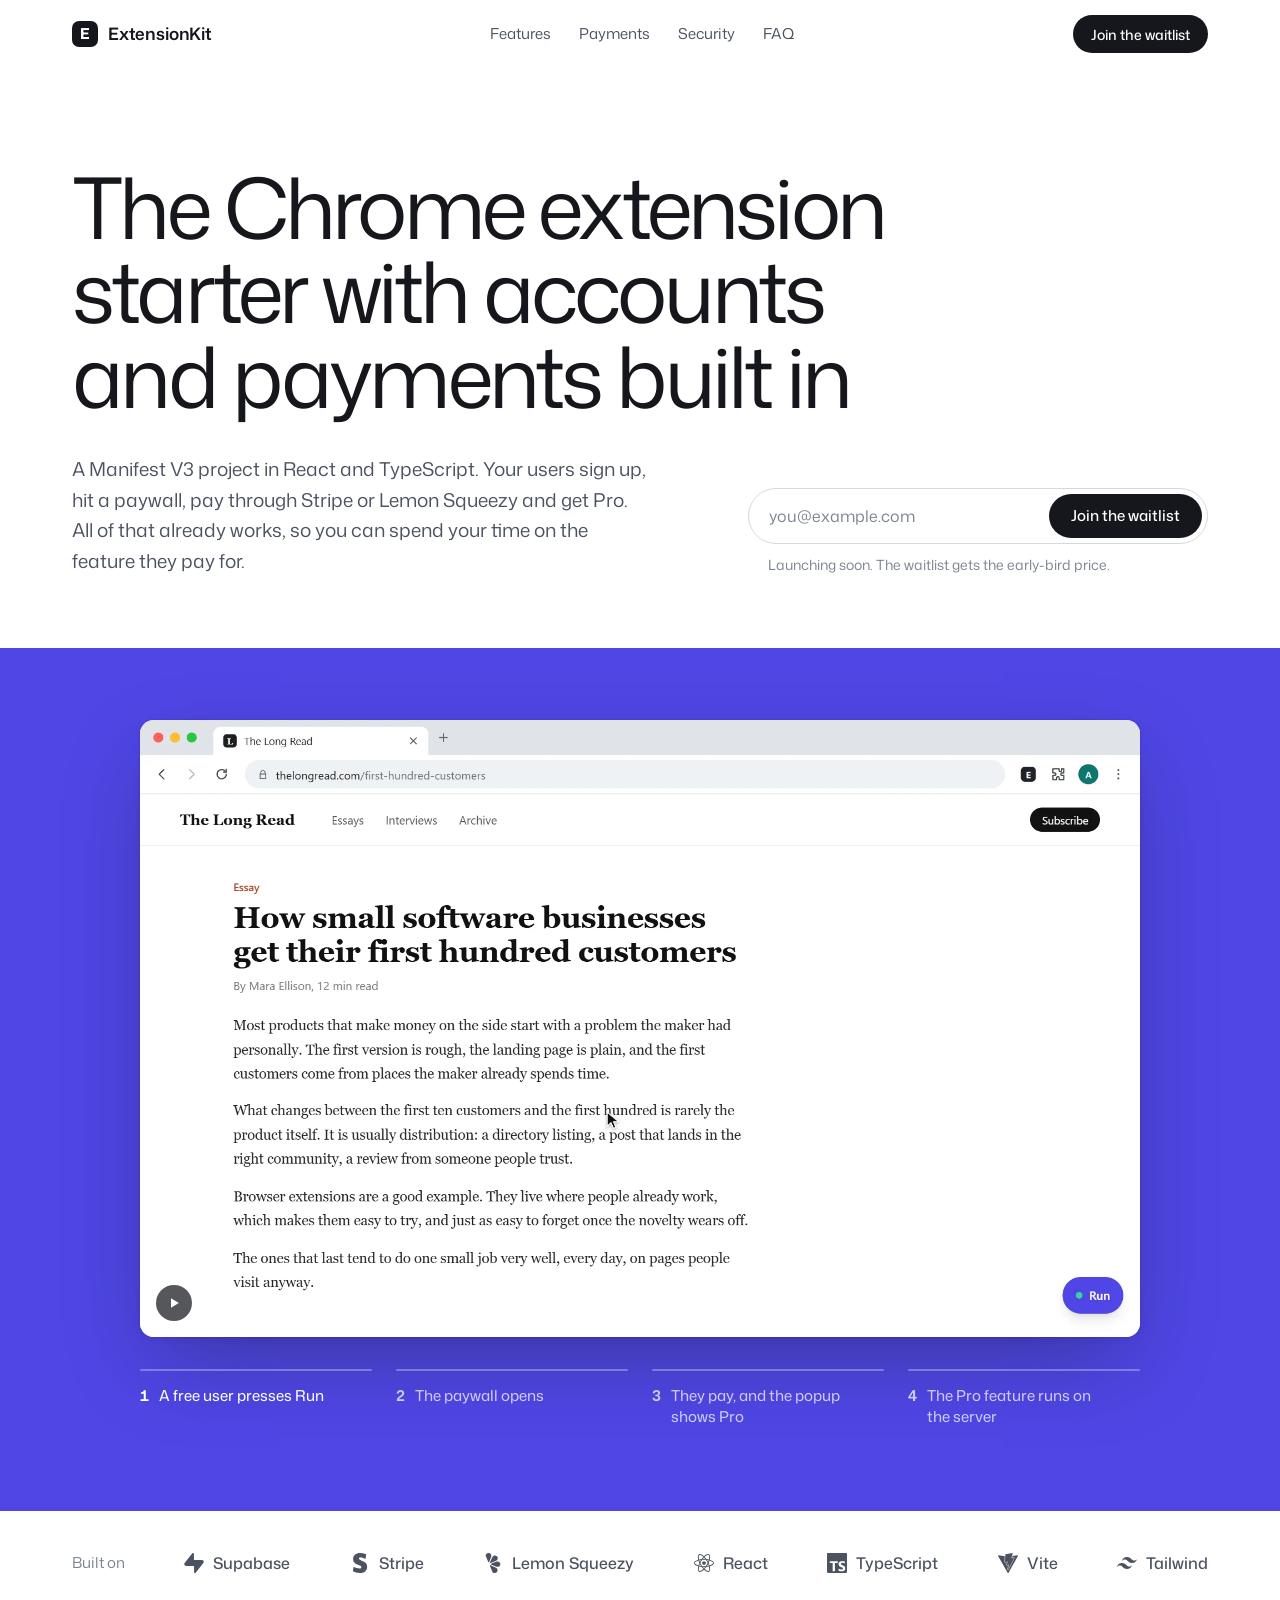
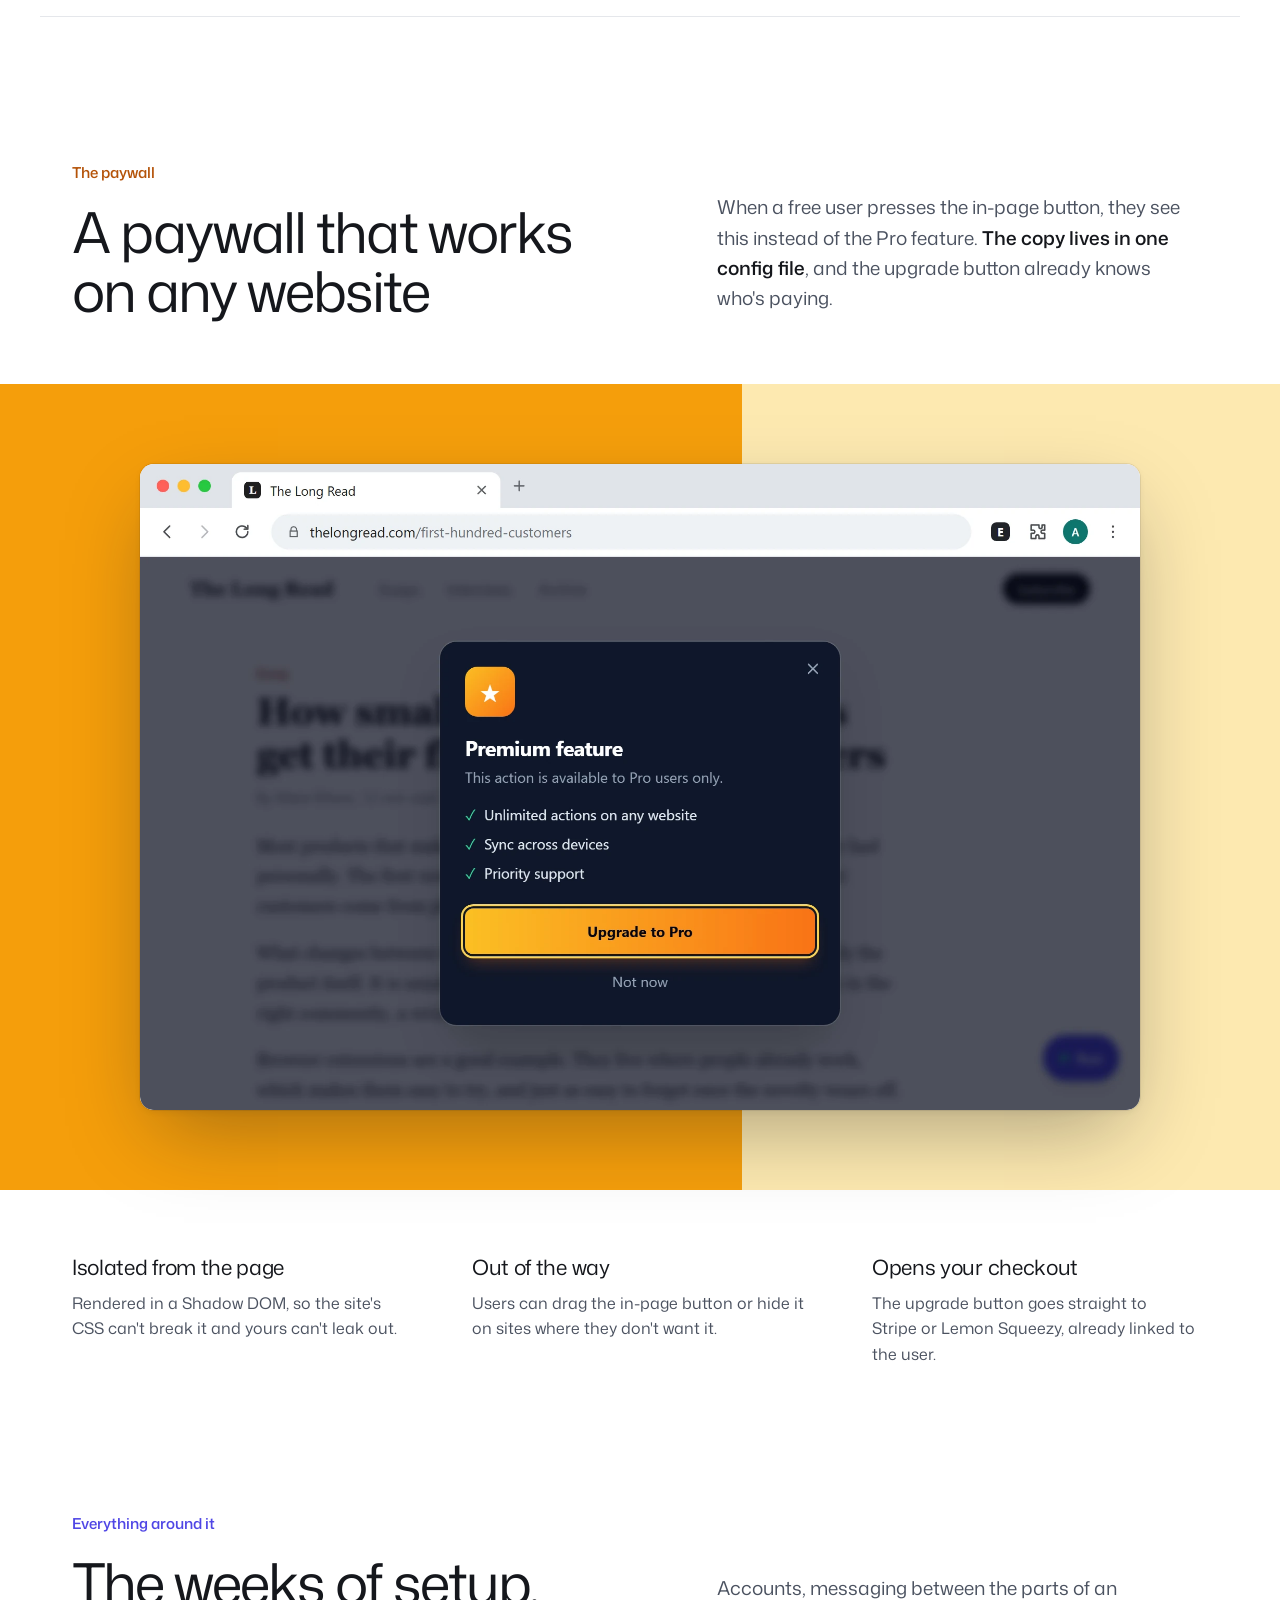
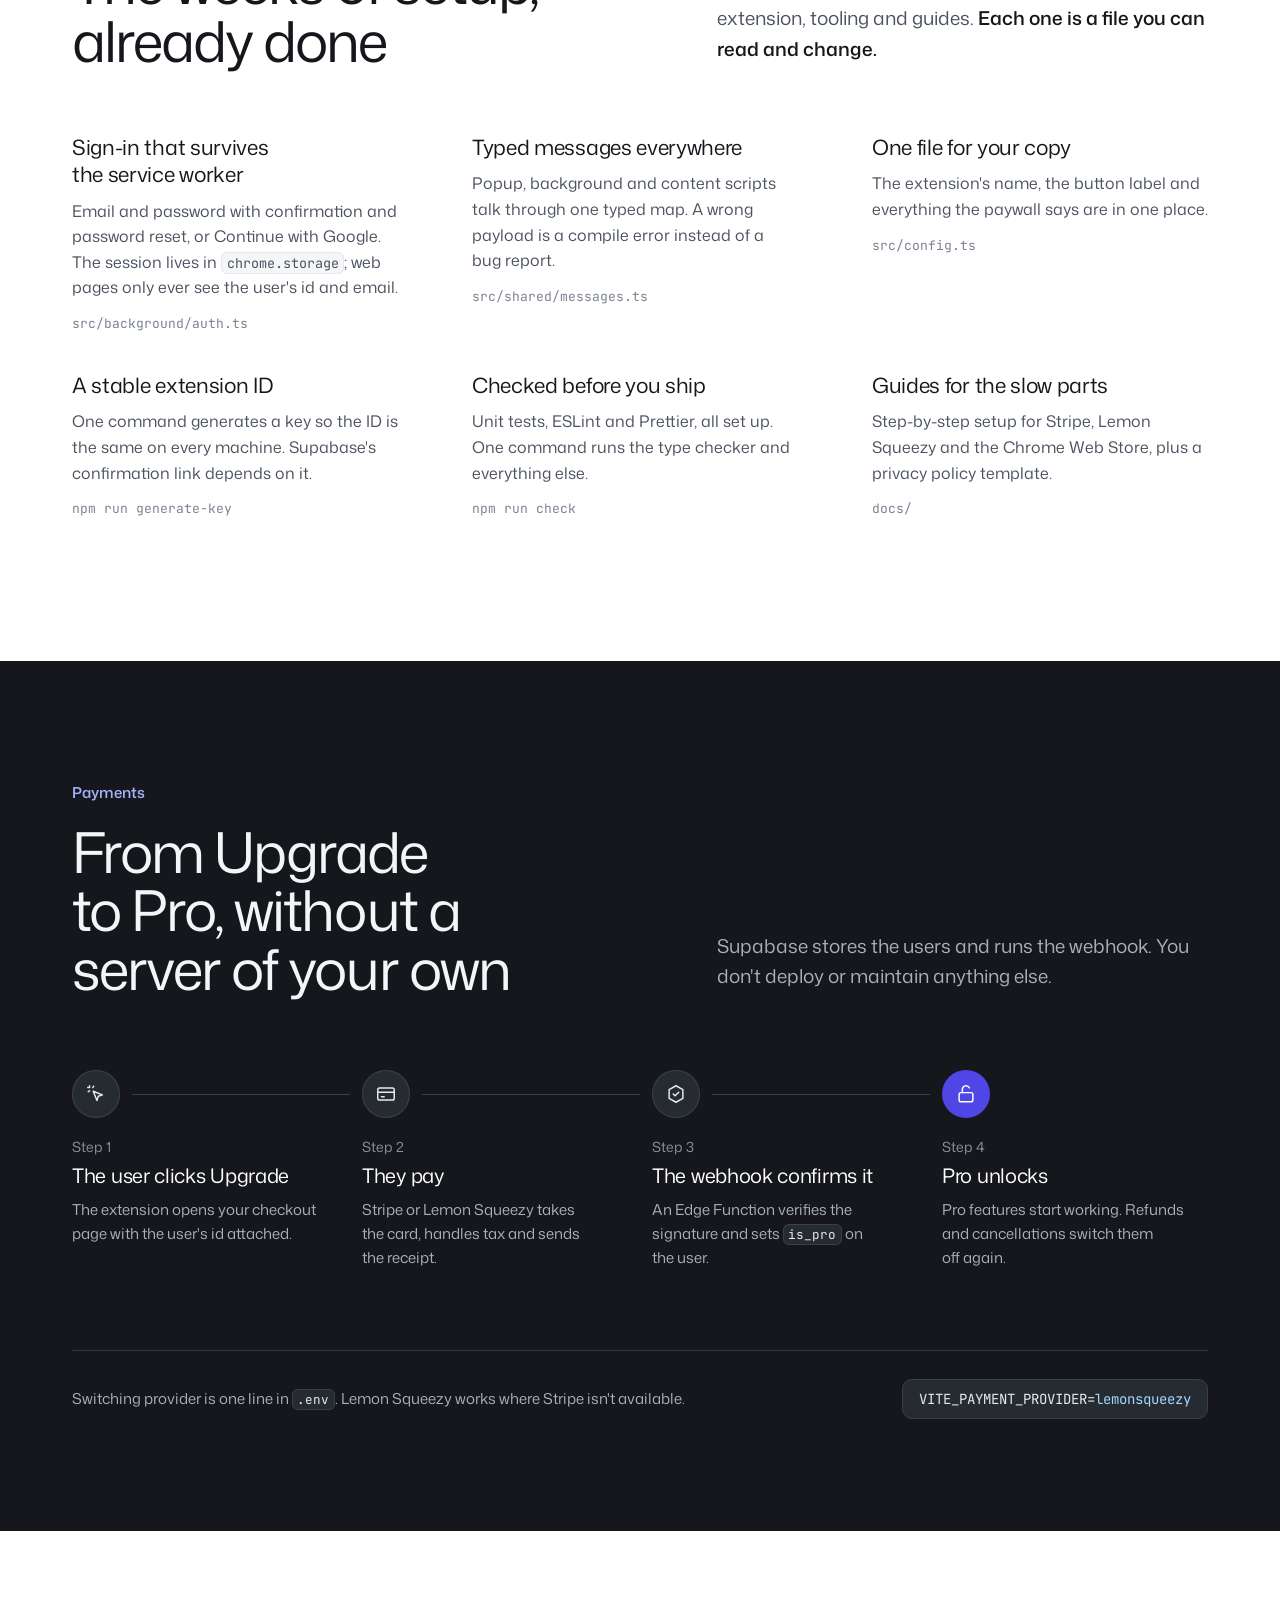
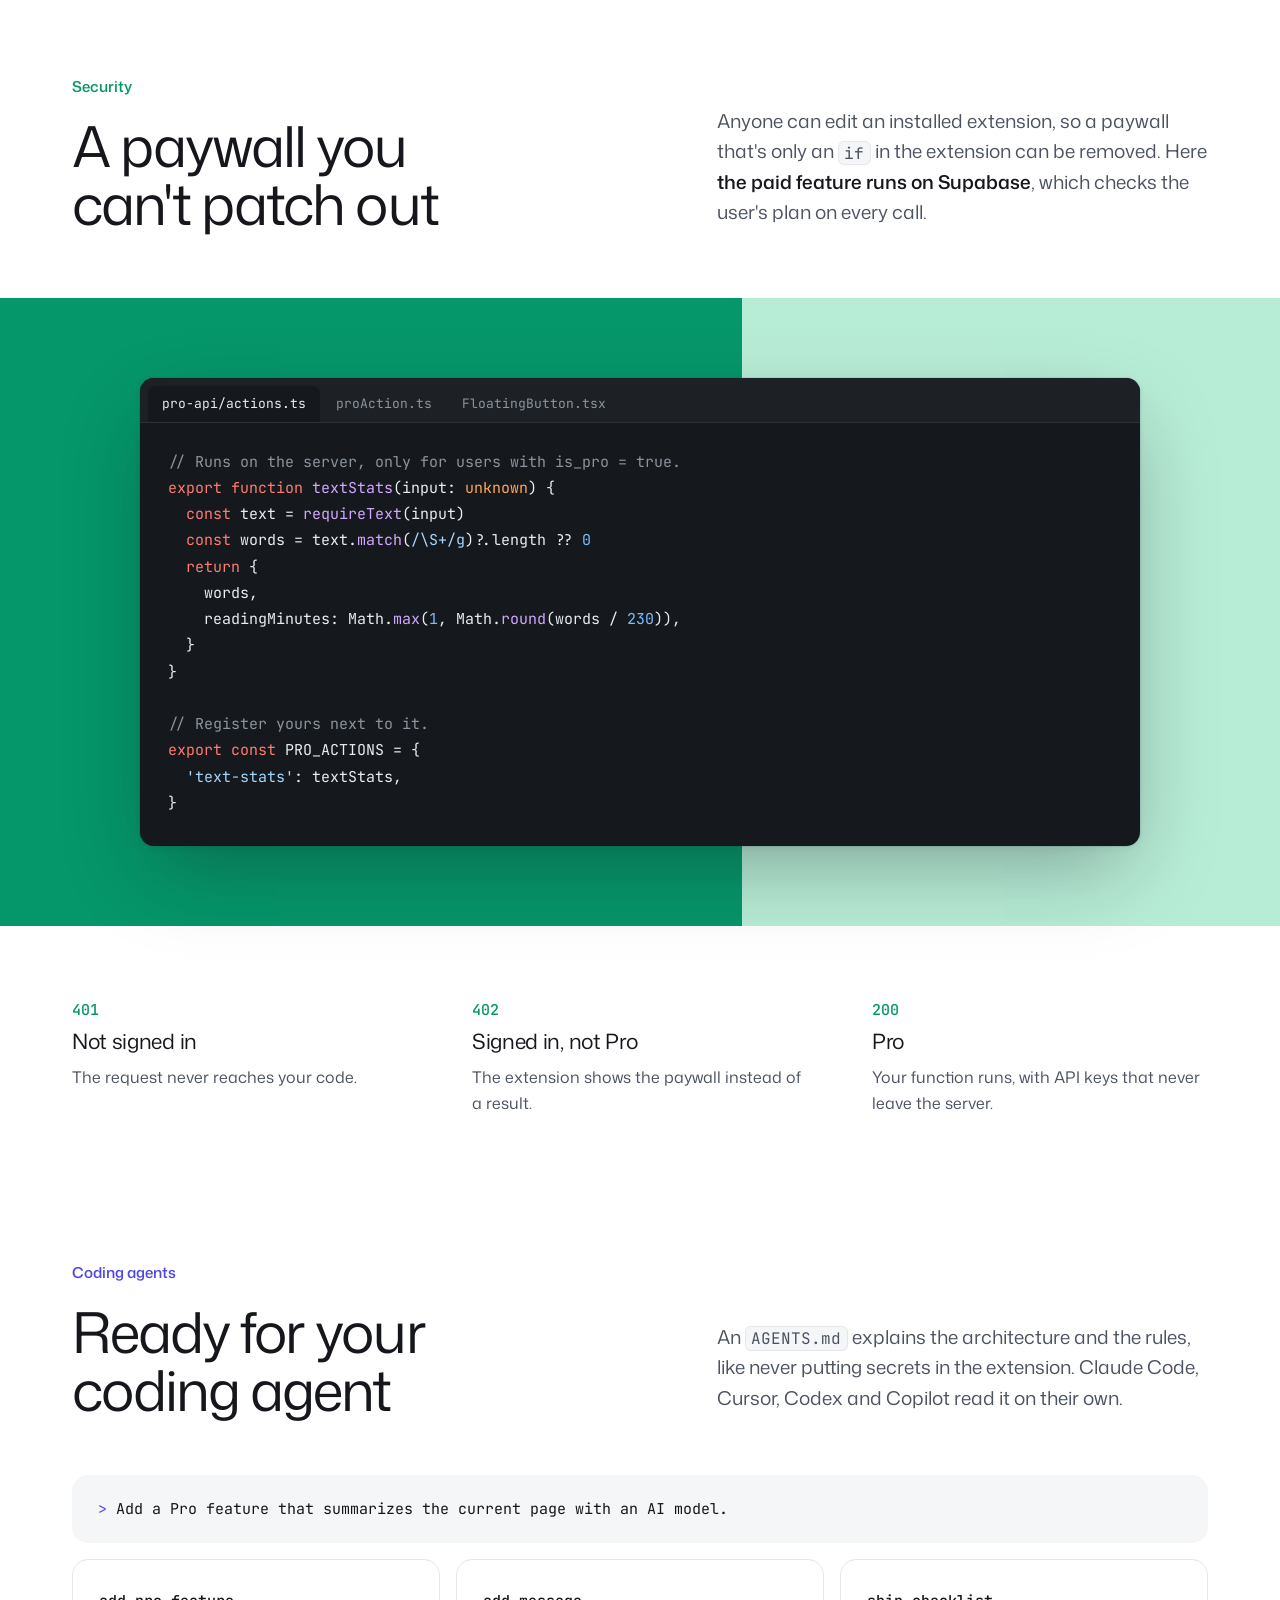
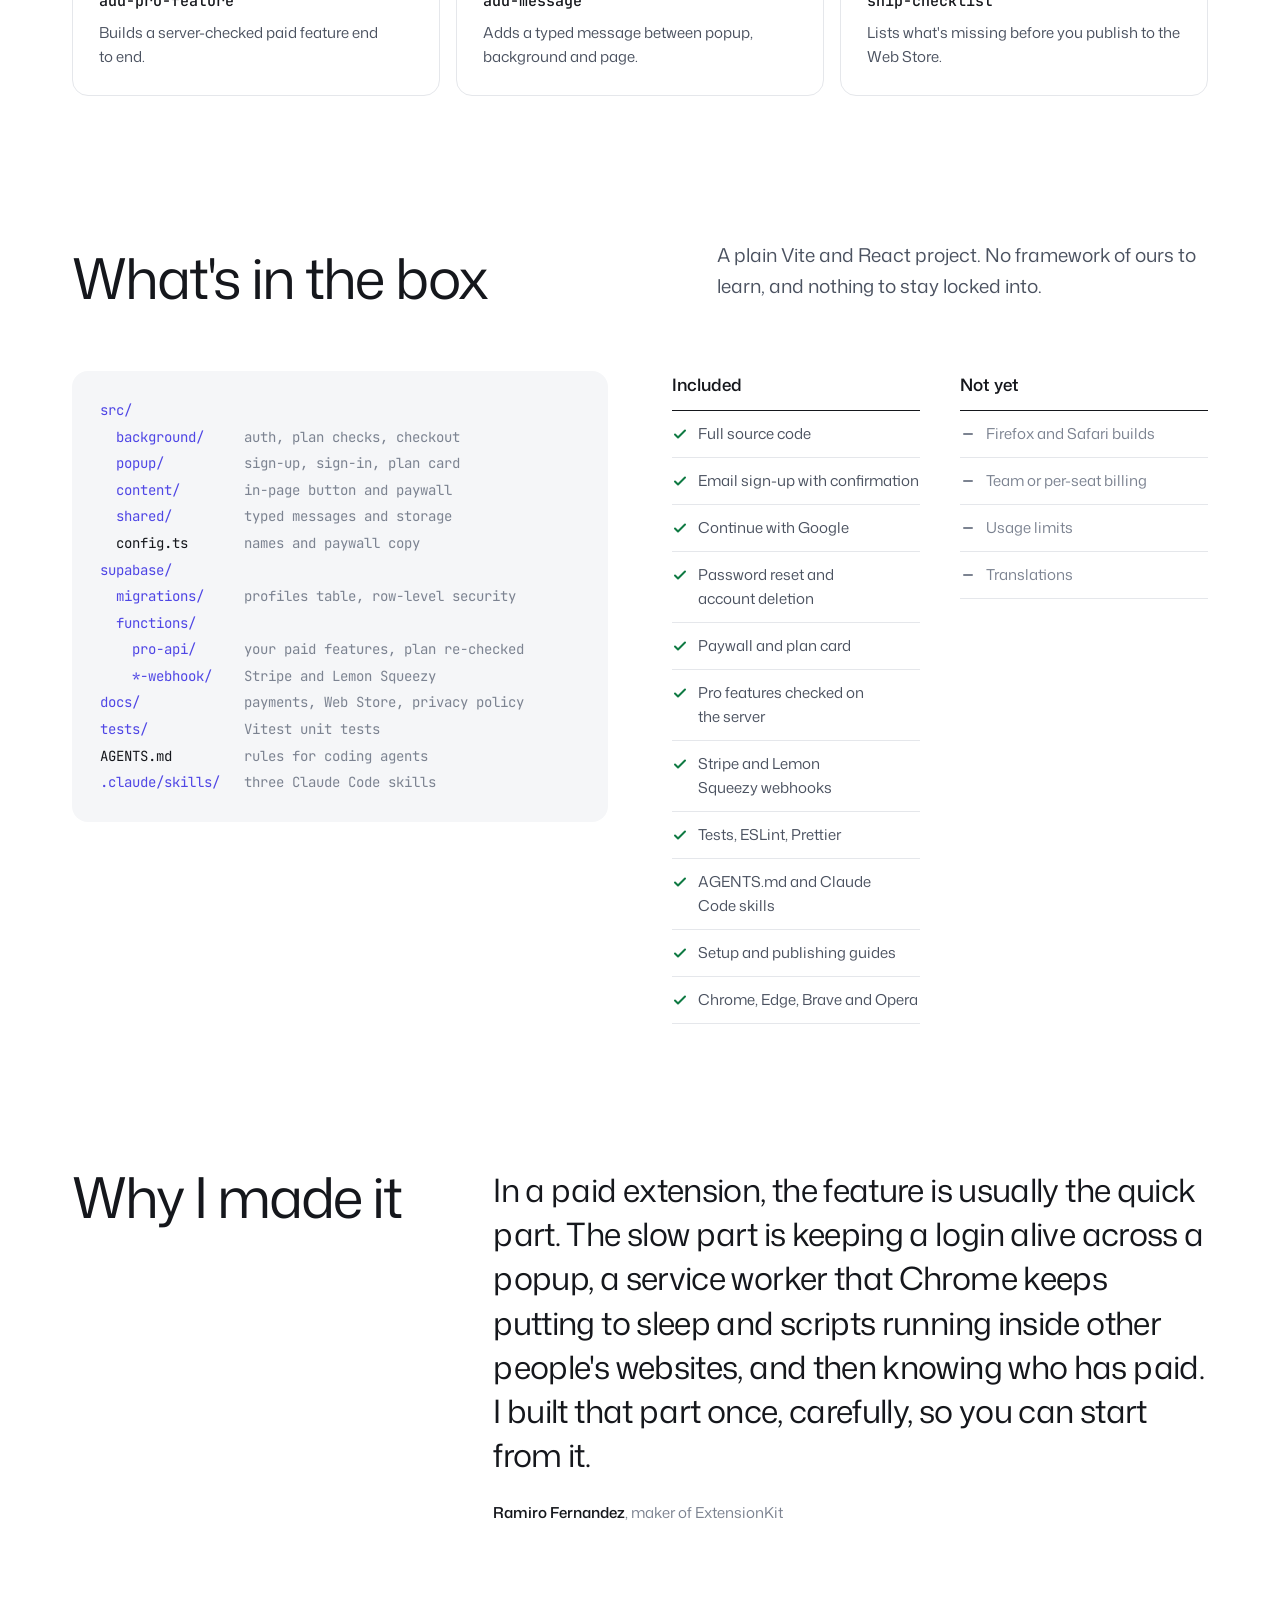
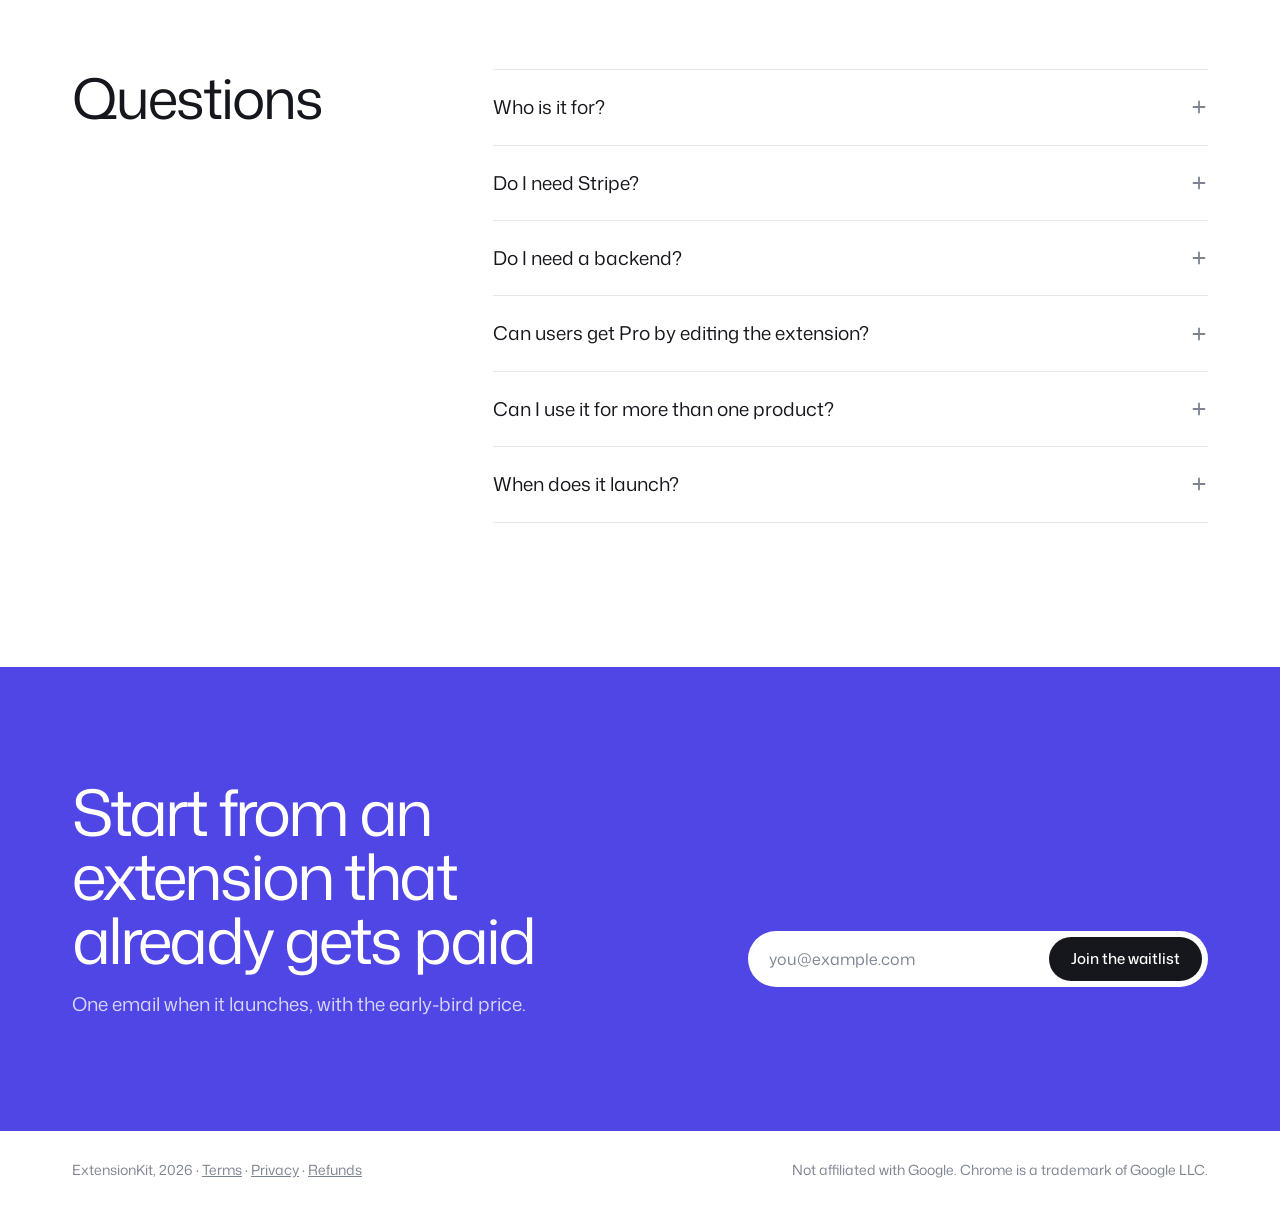
==== commit 8b047c29: "Landing: Google sign-in, password reset and Chromium browsers are included Co-Authored-By: Claude Op" ====
--- a/index.html
+++ b/index.html
@@ -4,14 +4,14 @@
   <meta charset="utf-8" />
   <meta name="viewport" content="width=device-width, initial-scale=1" />
   <title>ExtensionKit: the Chrome extension starter with accounts and payments</title>
-  <meta name="description" content="A Manifest V3 starter in React and TypeScript with Supabase sign-in, an in-page paywall, server-checked Pro features and Stripe or Lemon Squeezy payments already wired up." />
-  <link rel="canonical" href="https://ramaf2003.github.io/extensionkit/" />
+  <meta name="description" content="A Manifest V3 starter in React and TypeScript with Supabase and Google sign-in, an in-page paywall, server-checked Pro features and Stripe or Lemon Squeezy payments already wired up." />
+  <link rel="canonical" href="https://getextensionkit.github.io/" />
   <meta property="og:type" content="website" />
   <meta property="og:site_name" content="ExtensionKit" />
-  <meta property="og:url" content="https://ramaf2003.github.io/extensionkit/" />
+  <meta property="og:url" content="https://getextensionkit.github.io/" />
   <meta property="og:title" content="ExtensionKit: the Chrome extension starter with accounts and payments" />
   <meta property="og:description" content="Sign-up, an in-page paywall and Stripe or Lemon Squeezy payments, already working in a Manifest V3 project. Join the waitlist for the early-bird price." />
-  <meta property="og:image" content="https://ramaf2003.github.io/extensionkit/img/og.png" />
+  <meta property="og:image" content="https://getextensionkit.github.io/img/og.png" />
   <meta property="og:image:type" content="image/png" />
   <meta property="og:image:width" content="1200" />
   <meta property="og:image:height" content="630" />
@@ -19,7 +19,7 @@
   <meta name="twitter:card" content="summary_large_image" />
   <meta name="twitter:title" content="ExtensionKit: the Chrome extension starter with accounts and payments" />
   <meta name="twitter:description" content="Sign-up, an in-page paywall and Stripe or Lemon Squeezy payments, already working. Join the waitlist for the early-bird price." />
-  <meta name="twitter:image" content="https://ramaf2003.github.io/extensionkit/img/og.png" />
+  <meta name="twitter:image" content="https://getextensionkit.github.io/img/og.png" />
   <meta name="twitter:image:alt" content="ExtensionKit: the Chrome extension starter with accounts and payments built in, next to the extension popup in Chrome." />
   <meta name="color-scheme" content="light" />
   <meta name="theme-color" content="#ffffff" />
@@ -393,7 +393,7 @@
       <div class="wrap points">
         <div>
           <h3>Sign-in that survives the service worker</h3>
-          <p>Supabase email and password auth with confirmation. The session lives in <code>chrome.storage</code>; web pages only ever see the user's id and email.</p>
+          <p>Email and password with confirmation and password reset, or Continue with Google. The session lives in <code>chrome.storage</code>; web pages only ever see the user's id and email.</p>
           <p class="path">src/background/auth.ts</p>
         </div>
         <div>
@@ -576,19 +576,21 @@
               <ul>
                 <li><svg viewBox="0 0 16 16"><path d="M3 8.5l3 3 7-7" /></svg>Full source code</li>
                 <li><svg viewBox="0 0 16 16"><path d="M3 8.5l3 3 7-7" /></svg>Email sign-up with confirmation</li>
+                <li><svg viewBox="0 0 16 16"><path d="M3 8.5l3 3 7-7" /></svg>Continue with Google</li>
+                <li><svg viewBox="0 0 16 16"><path d="M3 8.5l3 3 7-7" /></svg>Password reset and account deletion</li>
                 <li><svg viewBox="0 0 16 16"><path d="M3 8.5l3 3 7-7" /></svg>Paywall and plan card</li>
                 <li><svg viewBox="0 0 16 16"><path d="M3 8.5l3 3 7-7" /></svg>Pro features checked on the server</li>
                 <li><svg viewBox="0 0 16 16"><path d="M3 8.5l3 3 7-7" /></svg>Stripe and Lemon Squeezy webhooks</li>
                 <li><svg viewBox="0 0 16 16"><path d="M3 8.5l3 3 7-7" /></svg>Tests, ESLint, Prettier</li>
                 <li><svg viewBox="0 0 16 16"><path d="M3 8.5l3 3 7-7" /></svg>AGENTS.md and Claude Code skills</li>
                 <li><svg viewBox="0 0 16 16"><path d="M3 8.5l3 3 7-7" /></svg>Setup and publishing guides</li>
+                <li><svg viewBox="0 0 16 16"><path d="M3 8.5l3 3 7-7" /></svg>Chrome, Edge, Brave and Opera</li>
               </ul>
             </div>
             <div class="no">
               <h3>Not yet</h3>
               <ul>
                 <li><svg viewBox="0 0 16 16"><path d="M4 8h8" /></svg>Firefox and Safari builds</li>
-                <li><svg viewBox="0 0 16 16"><path d="M4 8h8" /></svg>Google sign-in</li>
                 <li><svg viewBox="0 0 16 16"><path d="M4 8h8" /></svg>Team or per-seat billing</li>
                 <li><svg viewBox="0 0 16 16"><path d="M4 8h8" /></svg>Usage limits</li>
                 <li><svg viewBox="0 0 16 16"><path d="M4 8h8" /></svg>Translations</li>
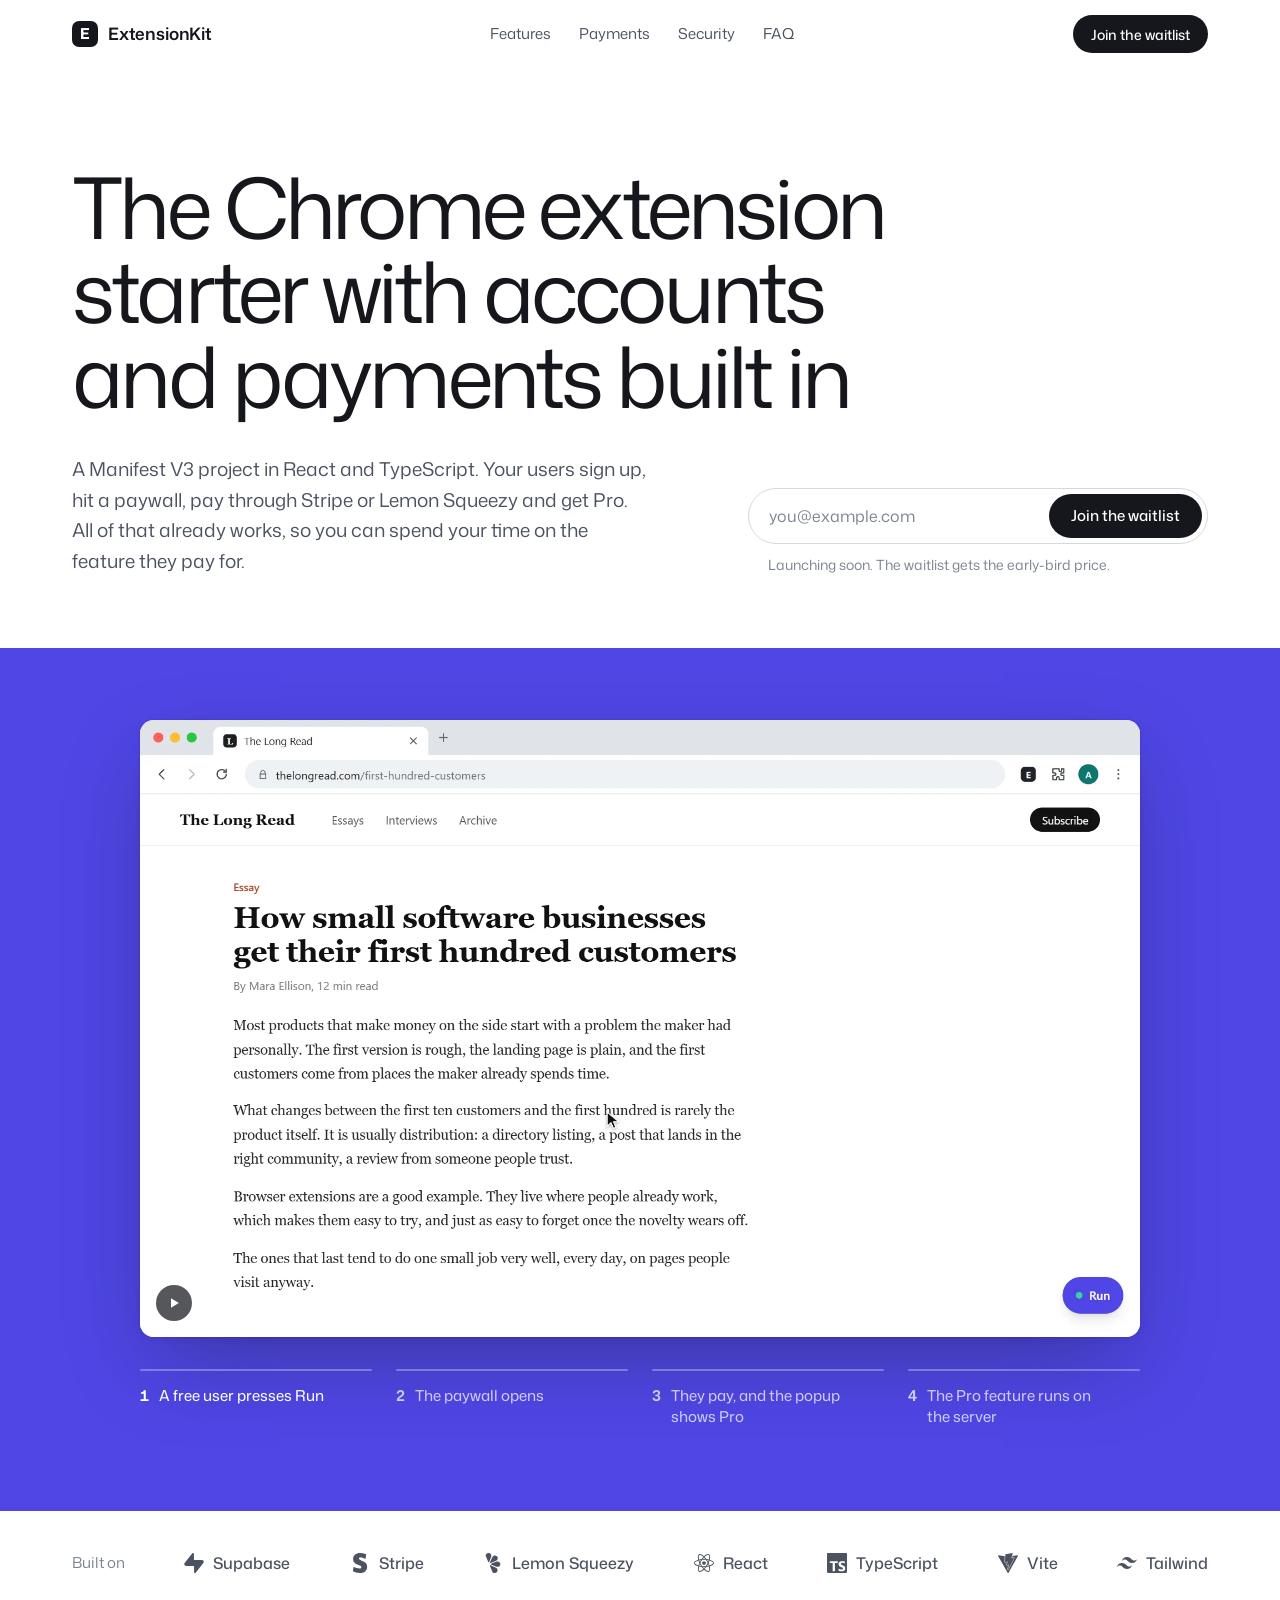
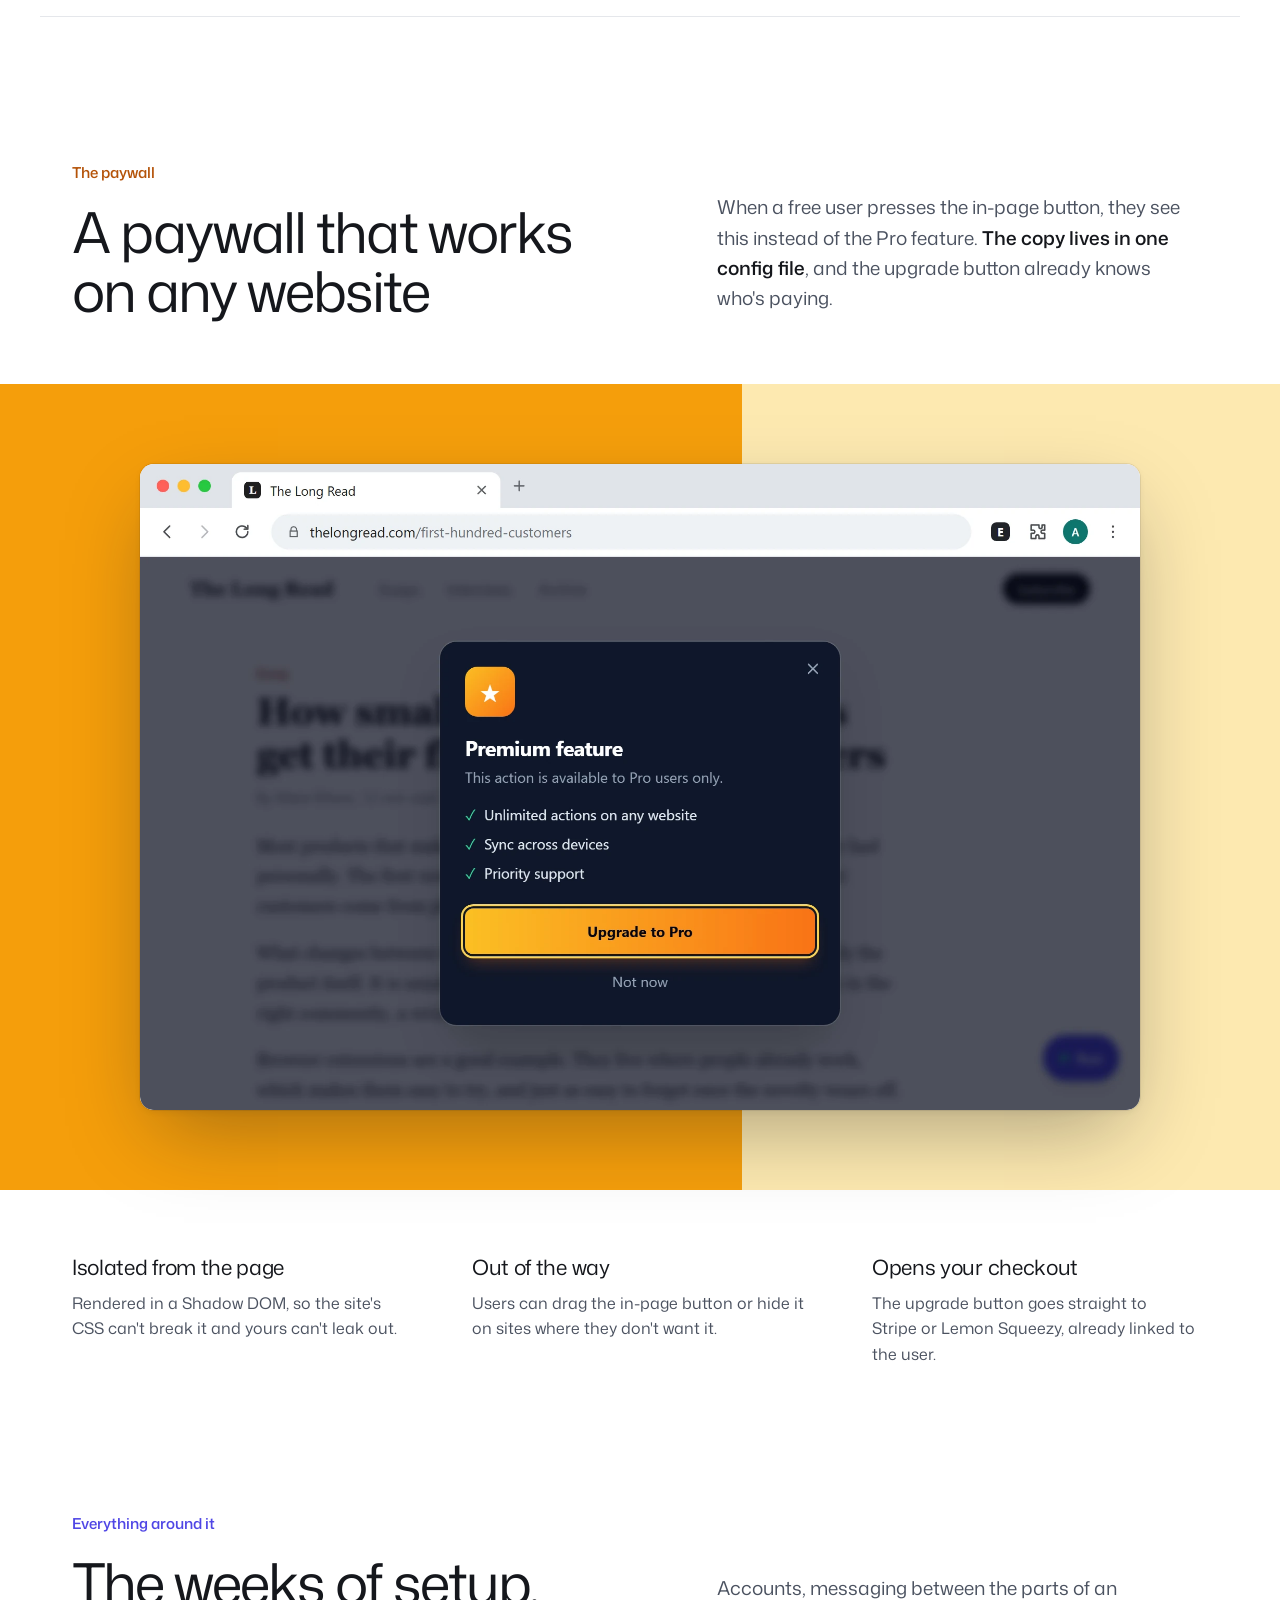
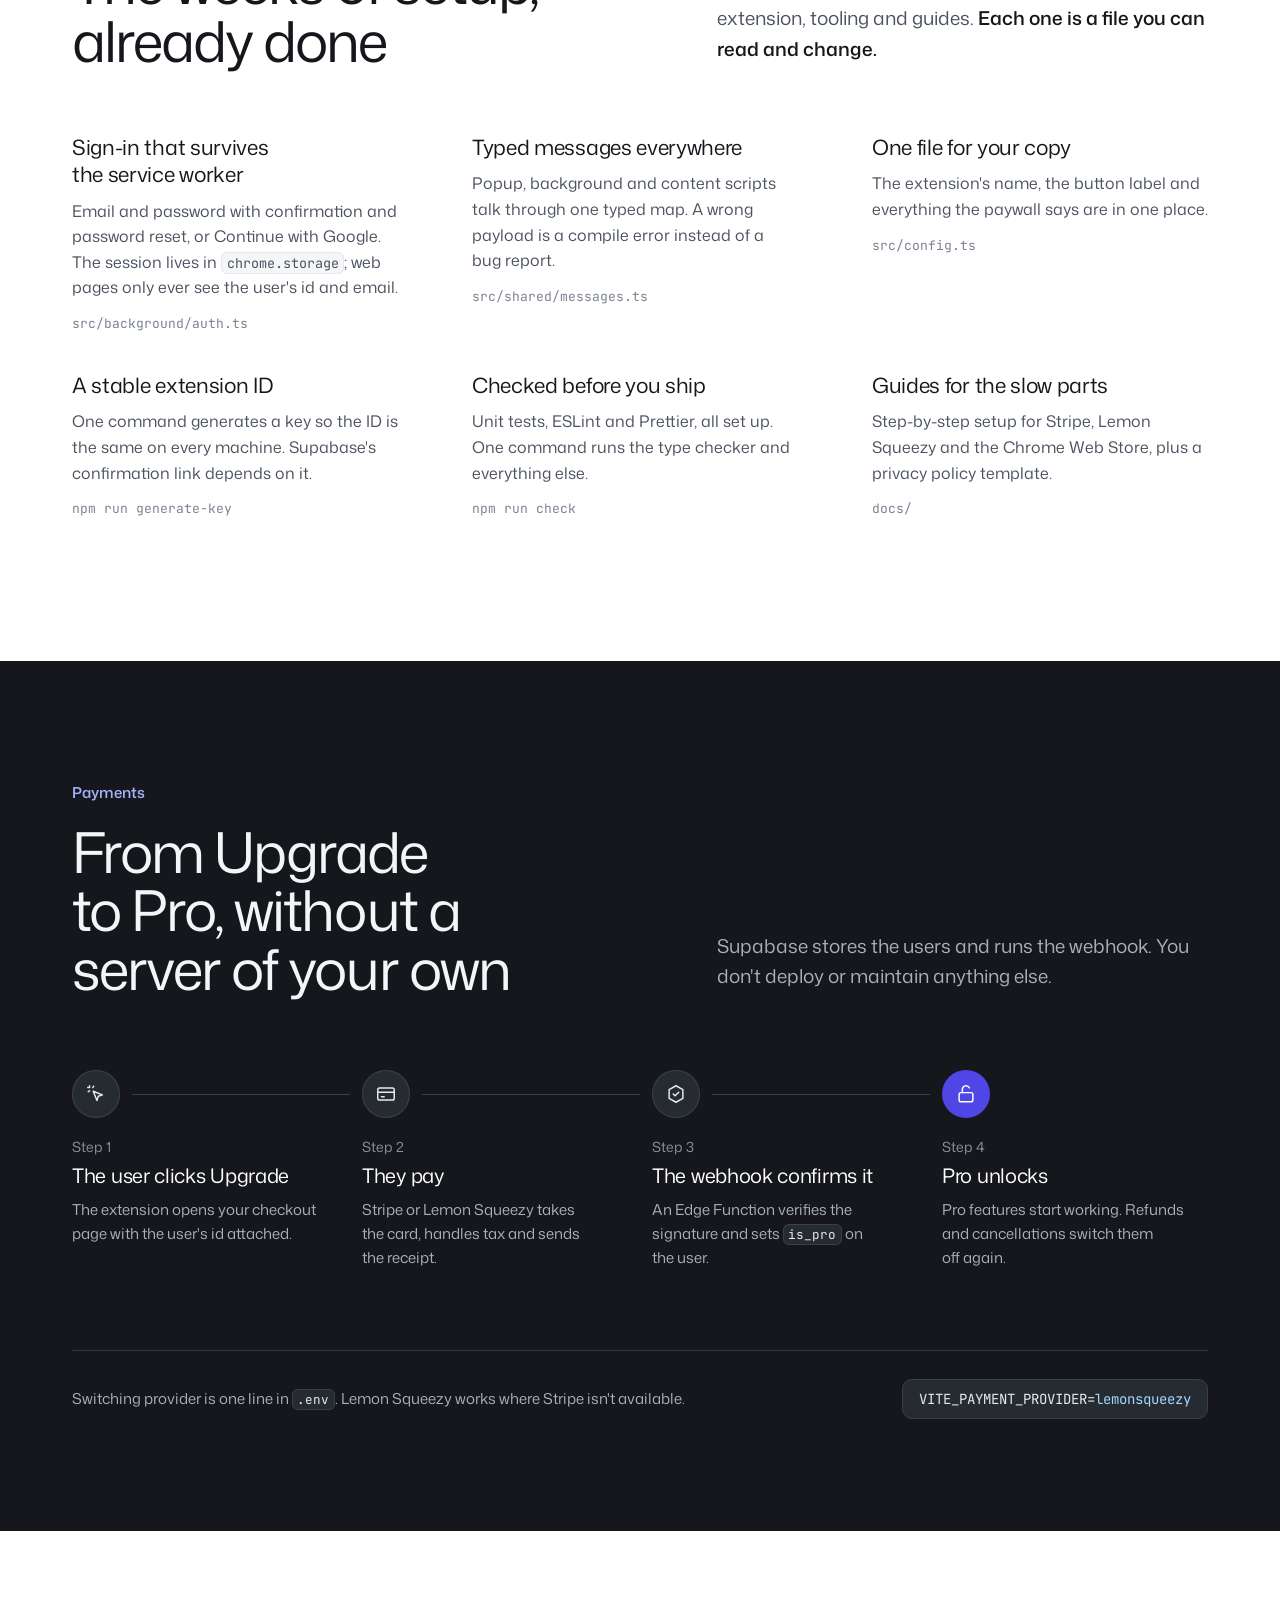
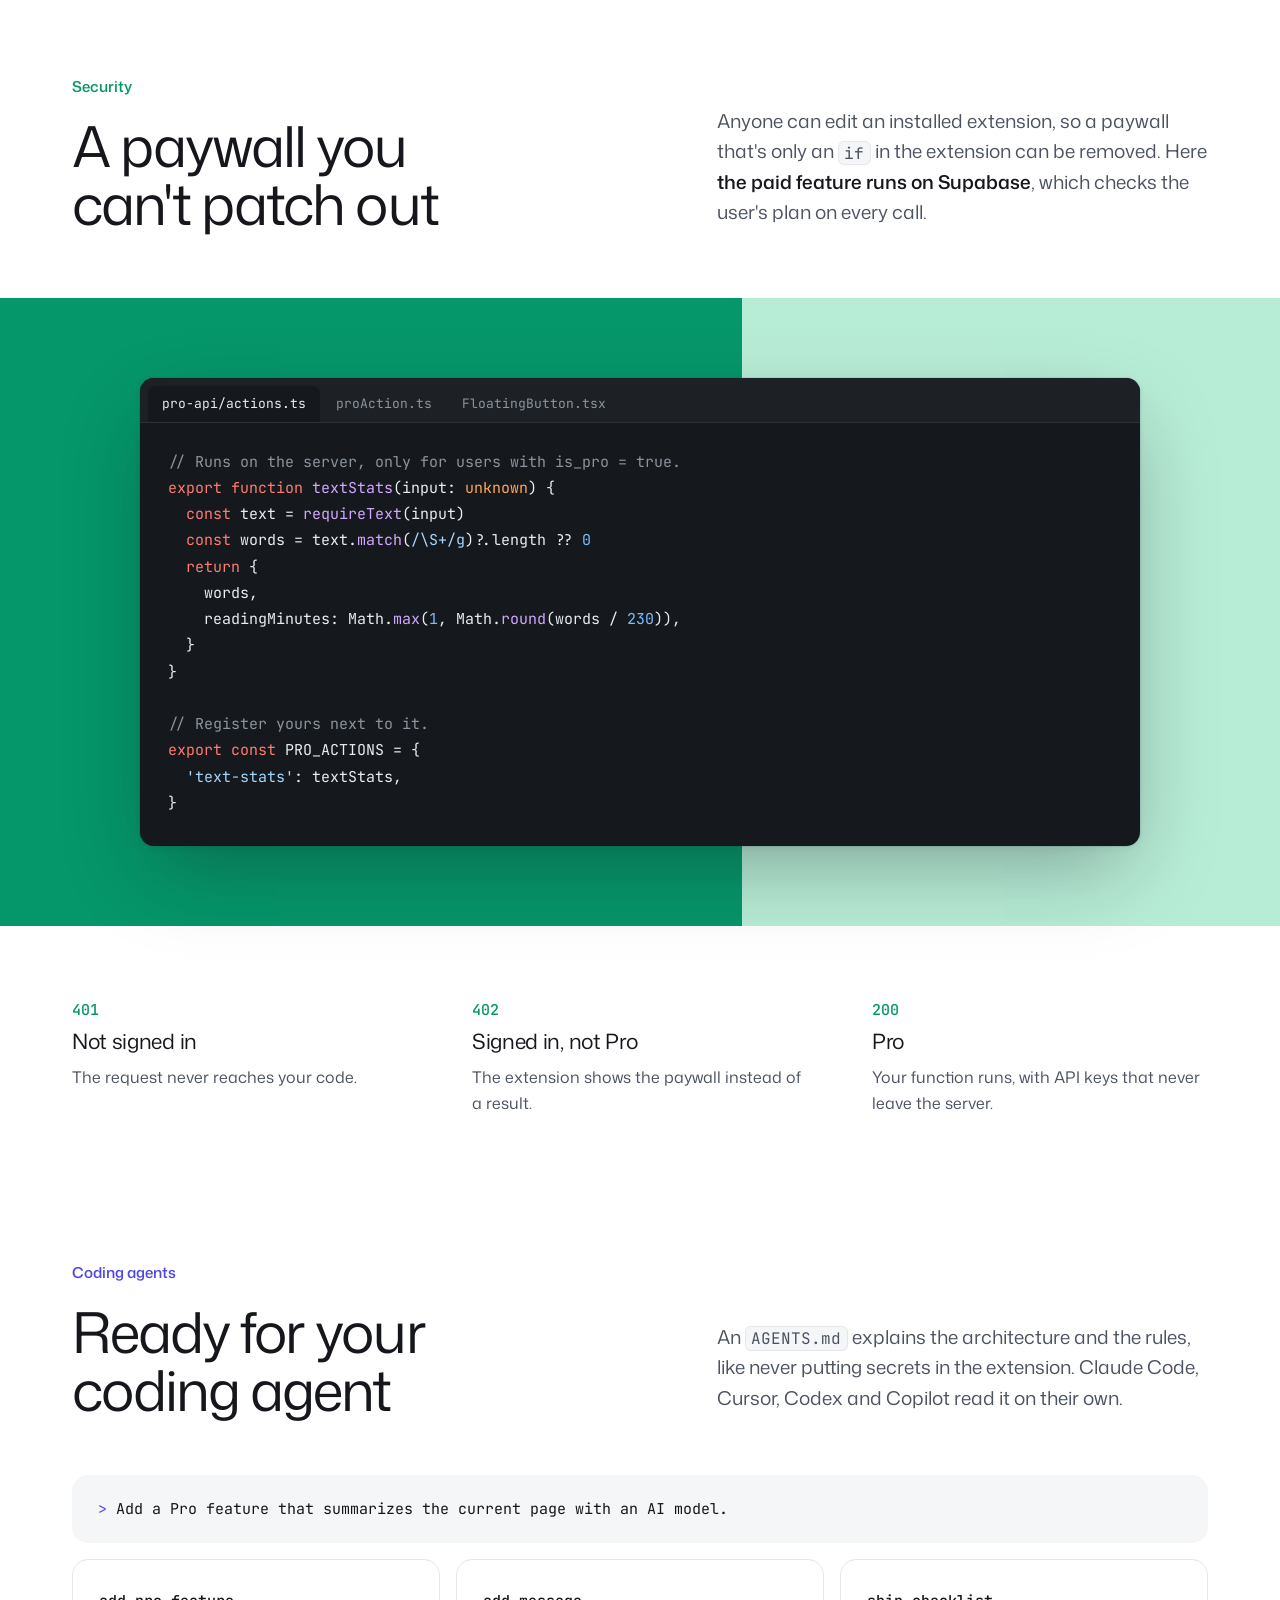
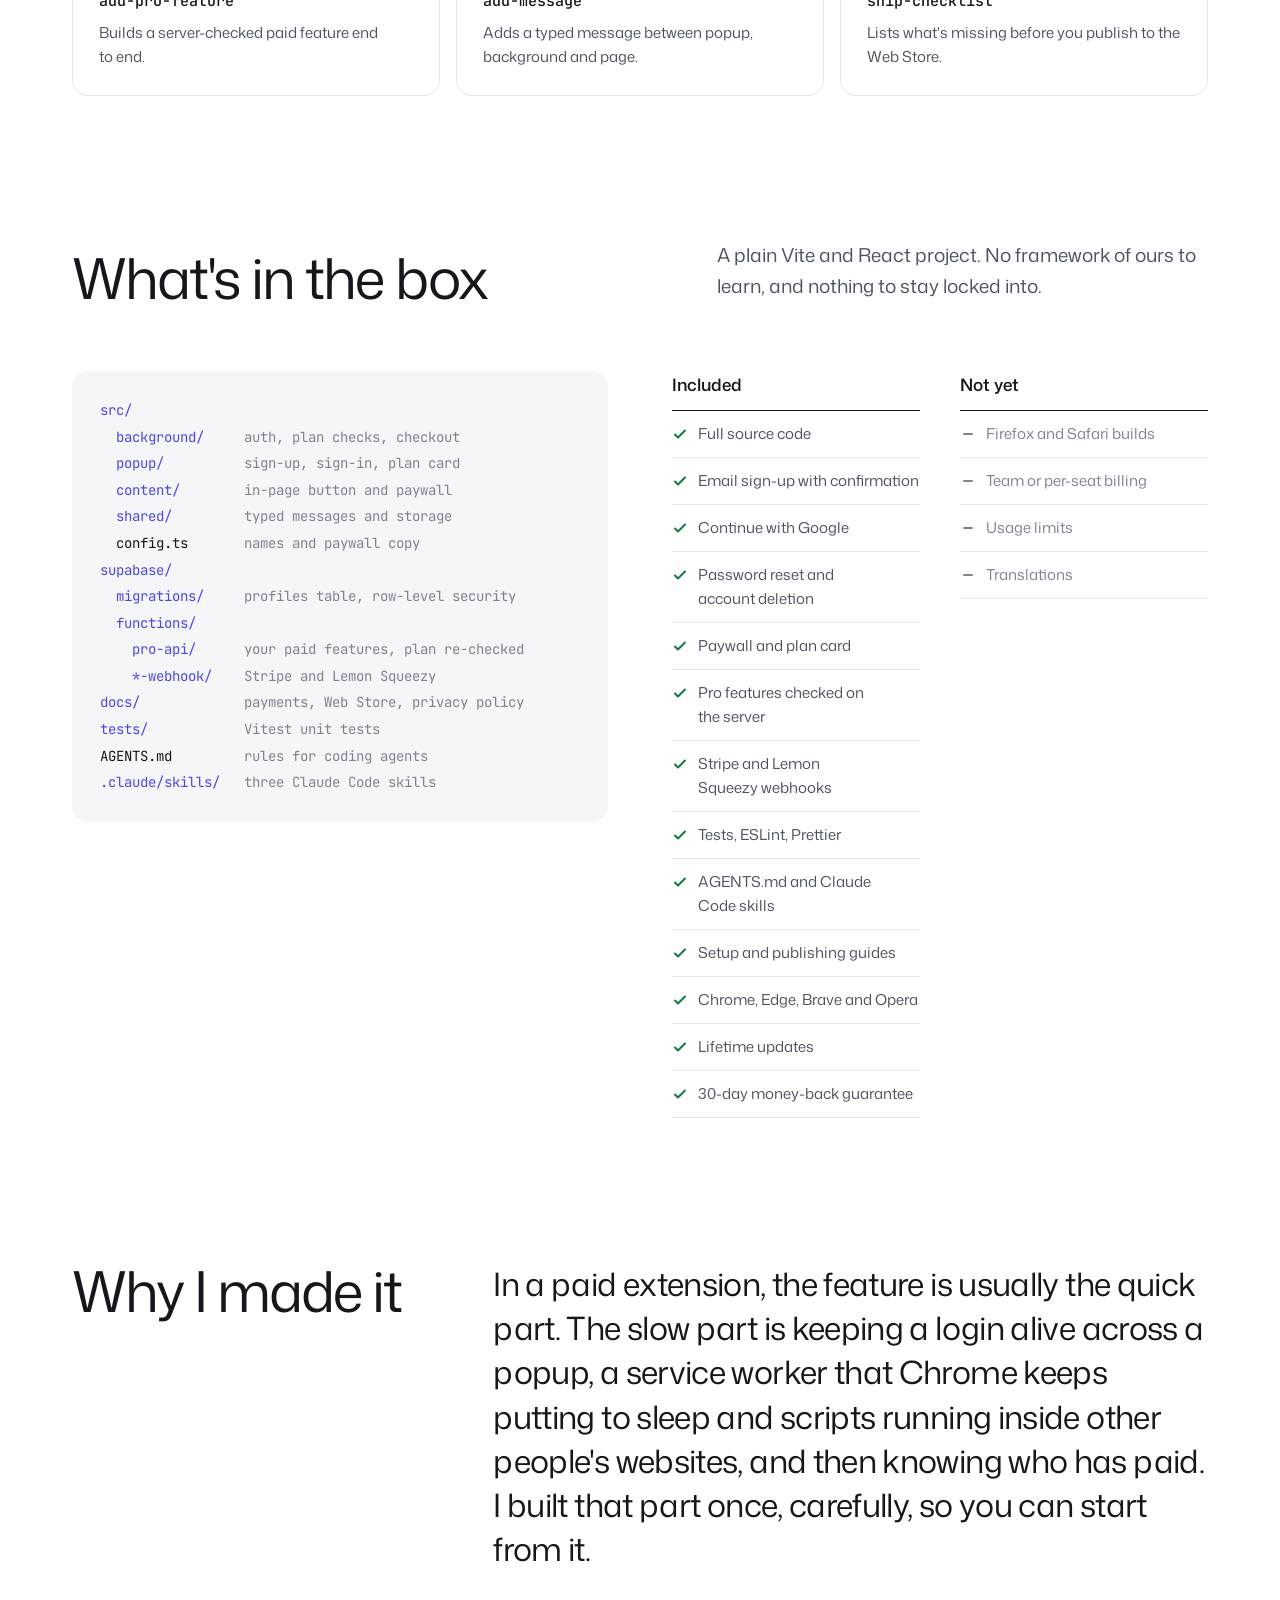
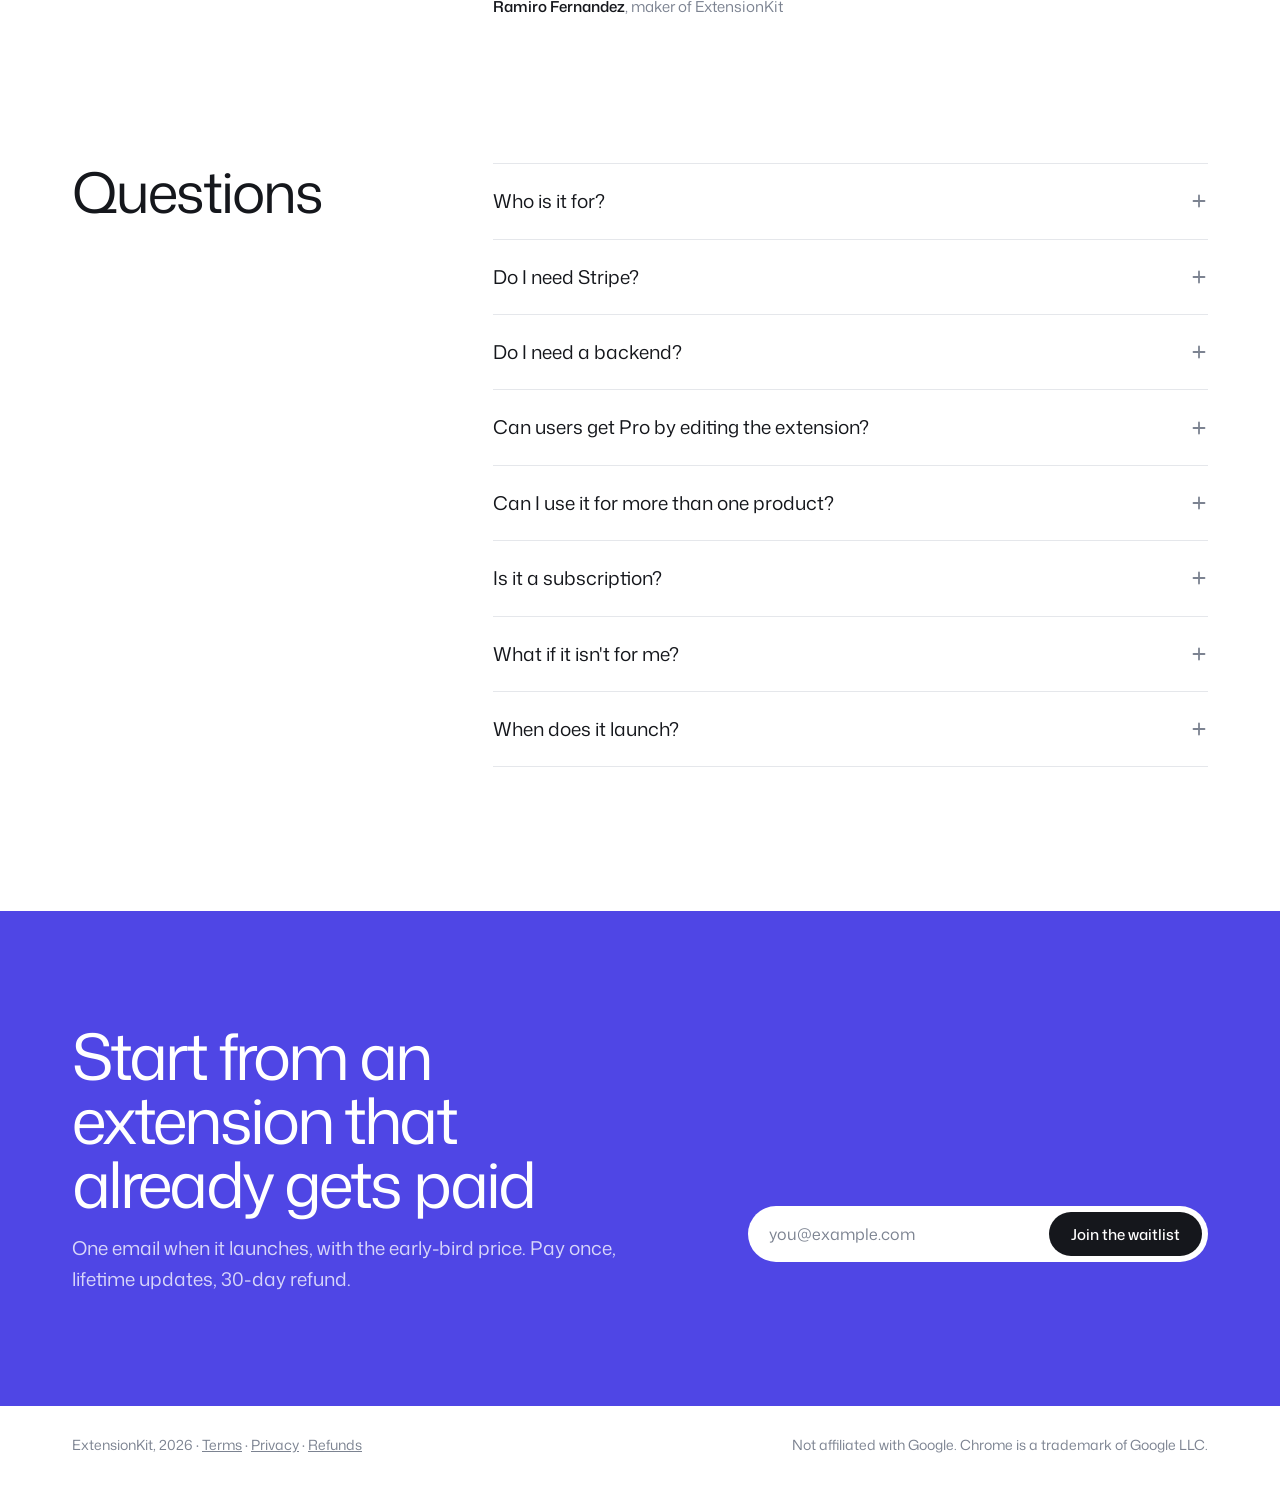
==== commit 2a5f5b5e: "Store asset templates, lifetime updates and a 30-day guarantee - store-assets/: editable HTML templa" ====
--- a/index.html
+++ b/index.html
@@ -585,6 +585,8 @@
                 <li><svg viewBox="0 0 16 16"><path d="M3 8.5l3 3 7-7" /></svg>AGENTS.md and Claude Code skills</li>
                 <li><svg viewBox="0 0 16 16"><path d="M3 8.5l3 3 7-7" /></svg>Setup and publishing guides</li>
                 <li><svg viewBox="0 0 16 16"><path d="M3 8.5l3 3 7-7" /></svg>Chrome, Edge, Brave and Opera</li>
+                <li><svg viewBox="0 0 16 16"><path d="M3 8.5l3 3 7-7" /></svg>Lifetime updates</li>
+                <li><svg viewBox="0 0 16 16"><path d="M3 8.5l3 3 7-7" /></svg>30-day money-back guarantee</li>
               </ul>
             </div>
             <div class="no">
@@ -636,6 +638,14 @@
             <p>Yes, including client projects. The one thing you can't do is resell the starter itself.</p>
           </details>
           <details>
+            <summary>Is it a subscription?<svg viewBox="0 0 18 18" aria-hidden="true"><path d="M9 3.5v11M3.5 9h11" /></svg></summary>
+            <p>No. You pay once and keep the code, with every future update included for life.</p>
+          </details>
+          <details>
+            <summary>What if it isn't for me?<svg viewBox="0 0 18 18" aria-hidden="true"><path d="M9 3.5v11M3.5 9h11" /></svg></summary>
+            <p>Email me within 30 days of buying and I'll refund you in full, no questions asked.</p>
+          </details>
+          <details>
             <summary>When does it launch?<svg viewBox="0 0 18 18" aria-hidden="true"><path d="M9 3.5v11M3.5 9h11" /></svg></summary>
             <p>Soon. People on the waitlist hear first and get the early-bird price.</p>
           </details>
@@ -647,7 +657,7 @@
       <div class="wrap">
         <div>
           <h2 class="display">Start from an extension that already gets paid</h2>
-          <p class="lede">One email when it launches, with the early-bird price.</p>
+          <p class="lede">One email when it launches, with the early-bird price. Pay once, lifetime updates, 30-day refund.</p>
         </div>
         <div class="signup">
           <form class="waitlist" data-waitlist novalidate>
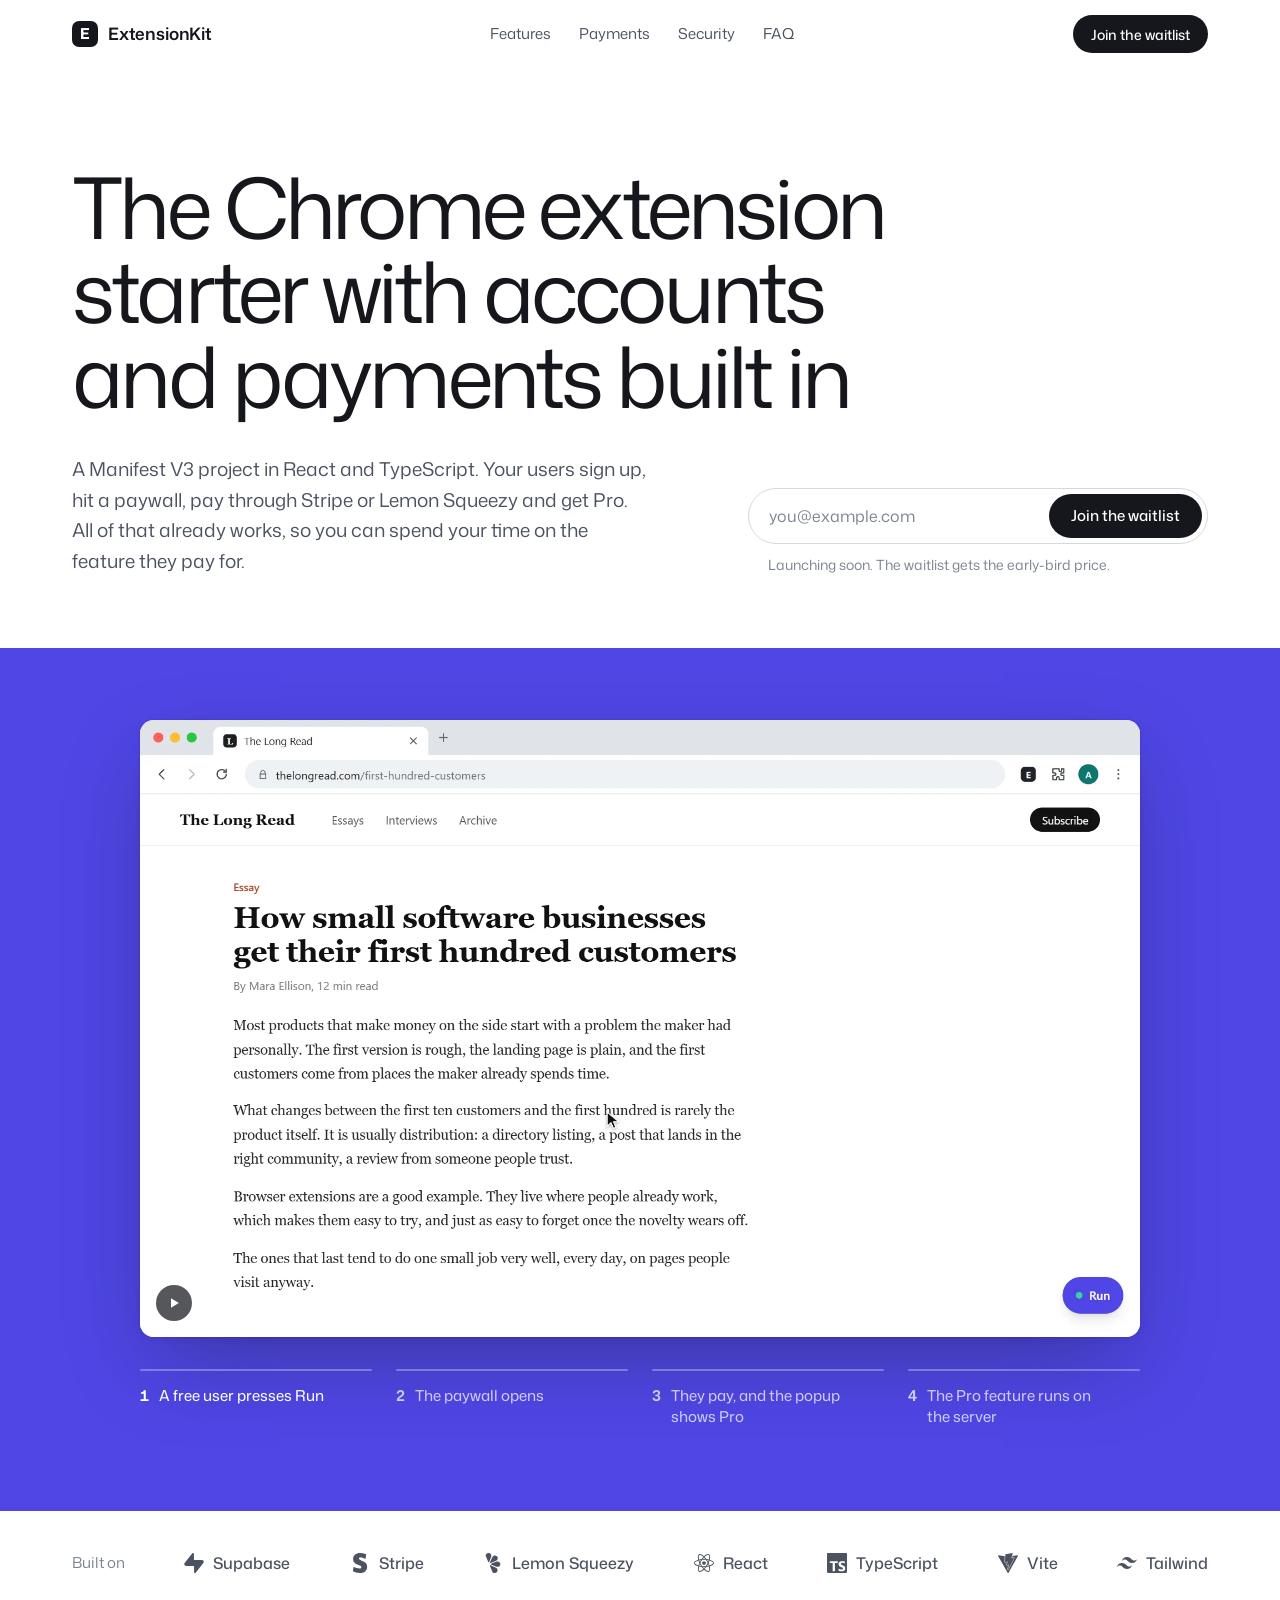
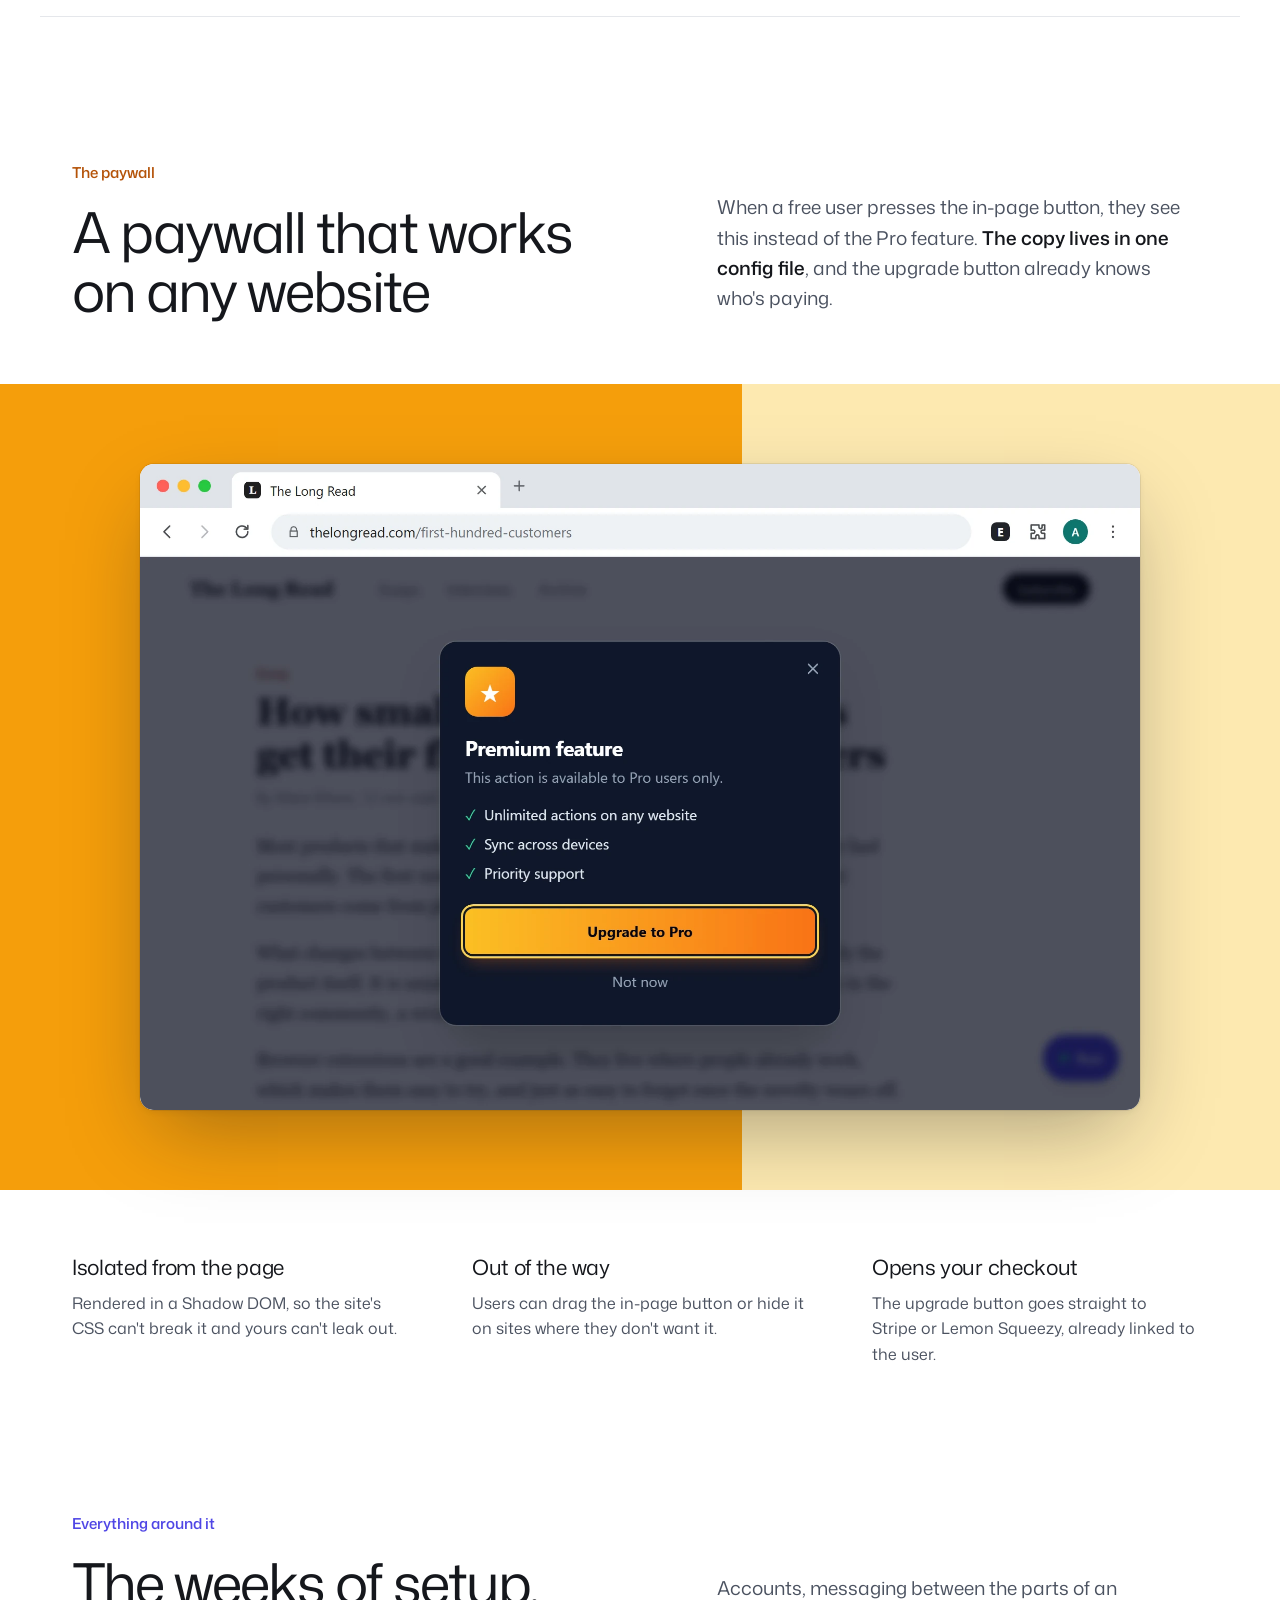
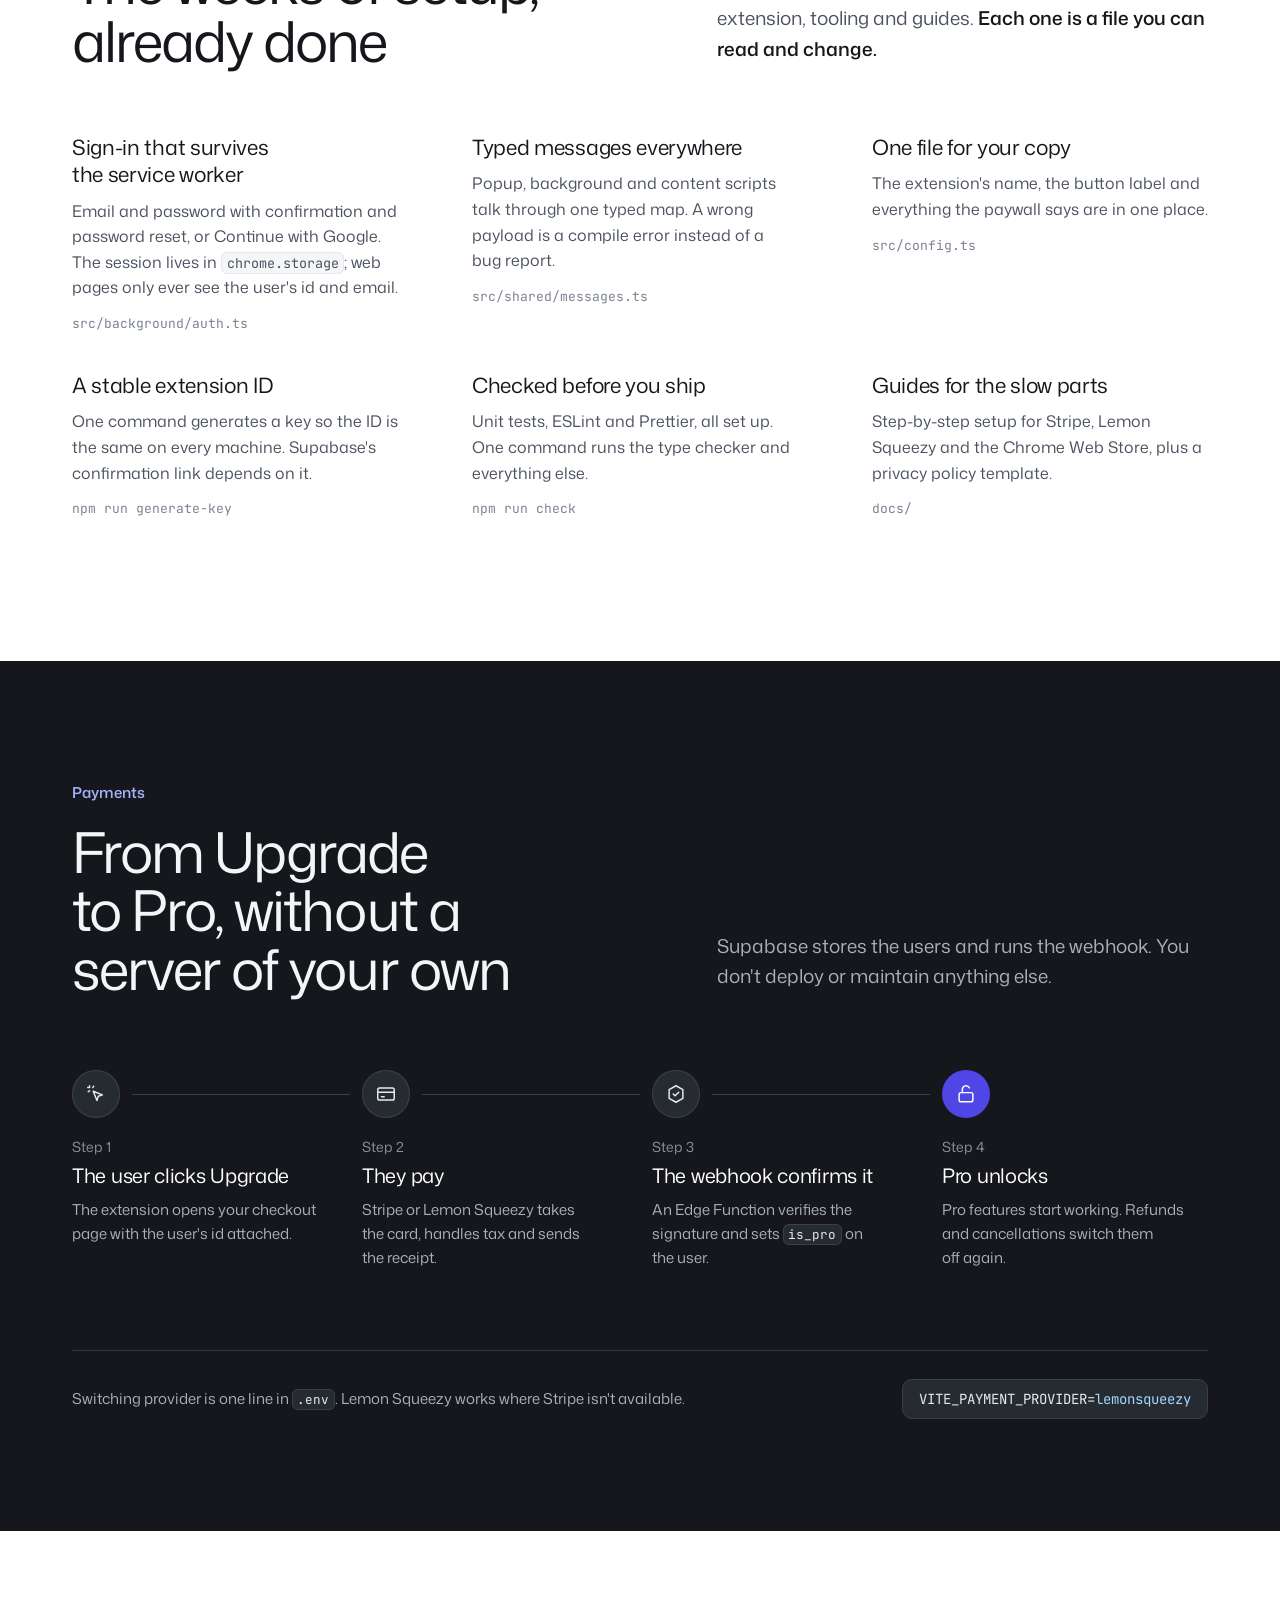
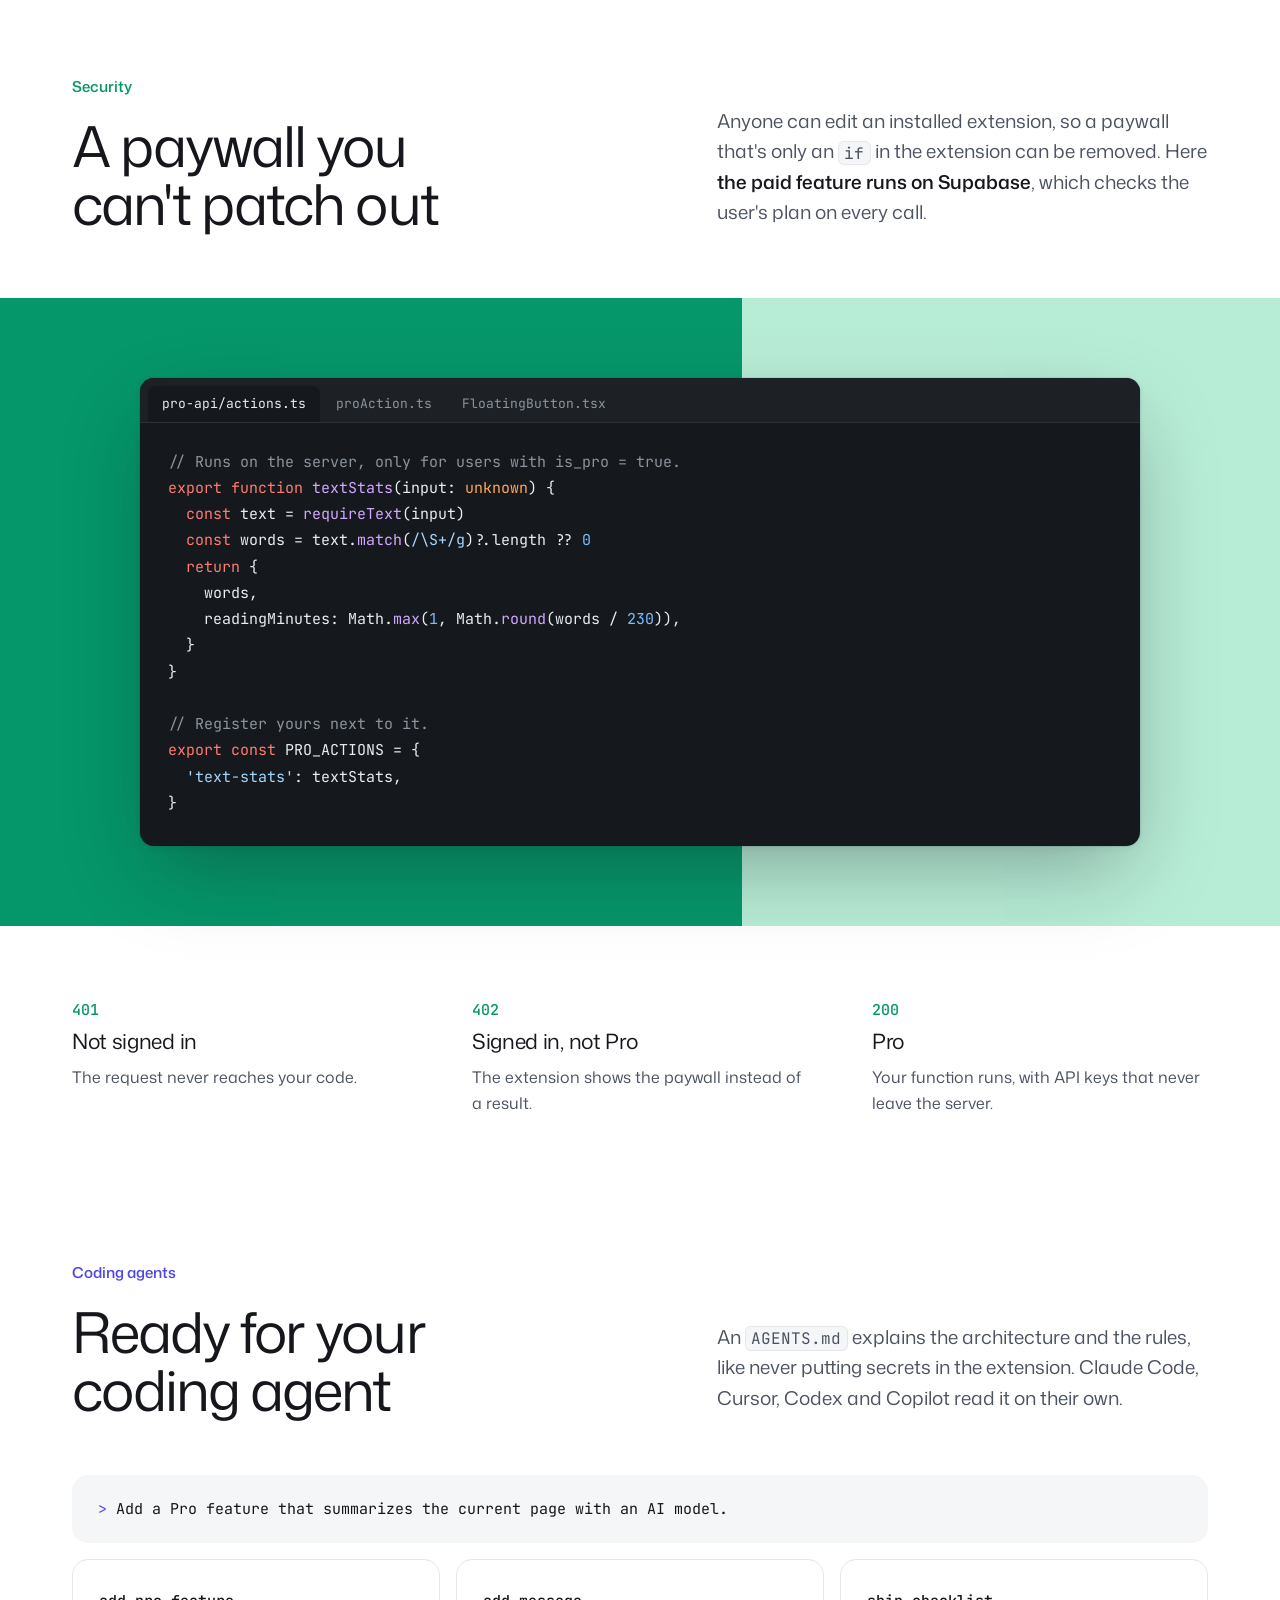
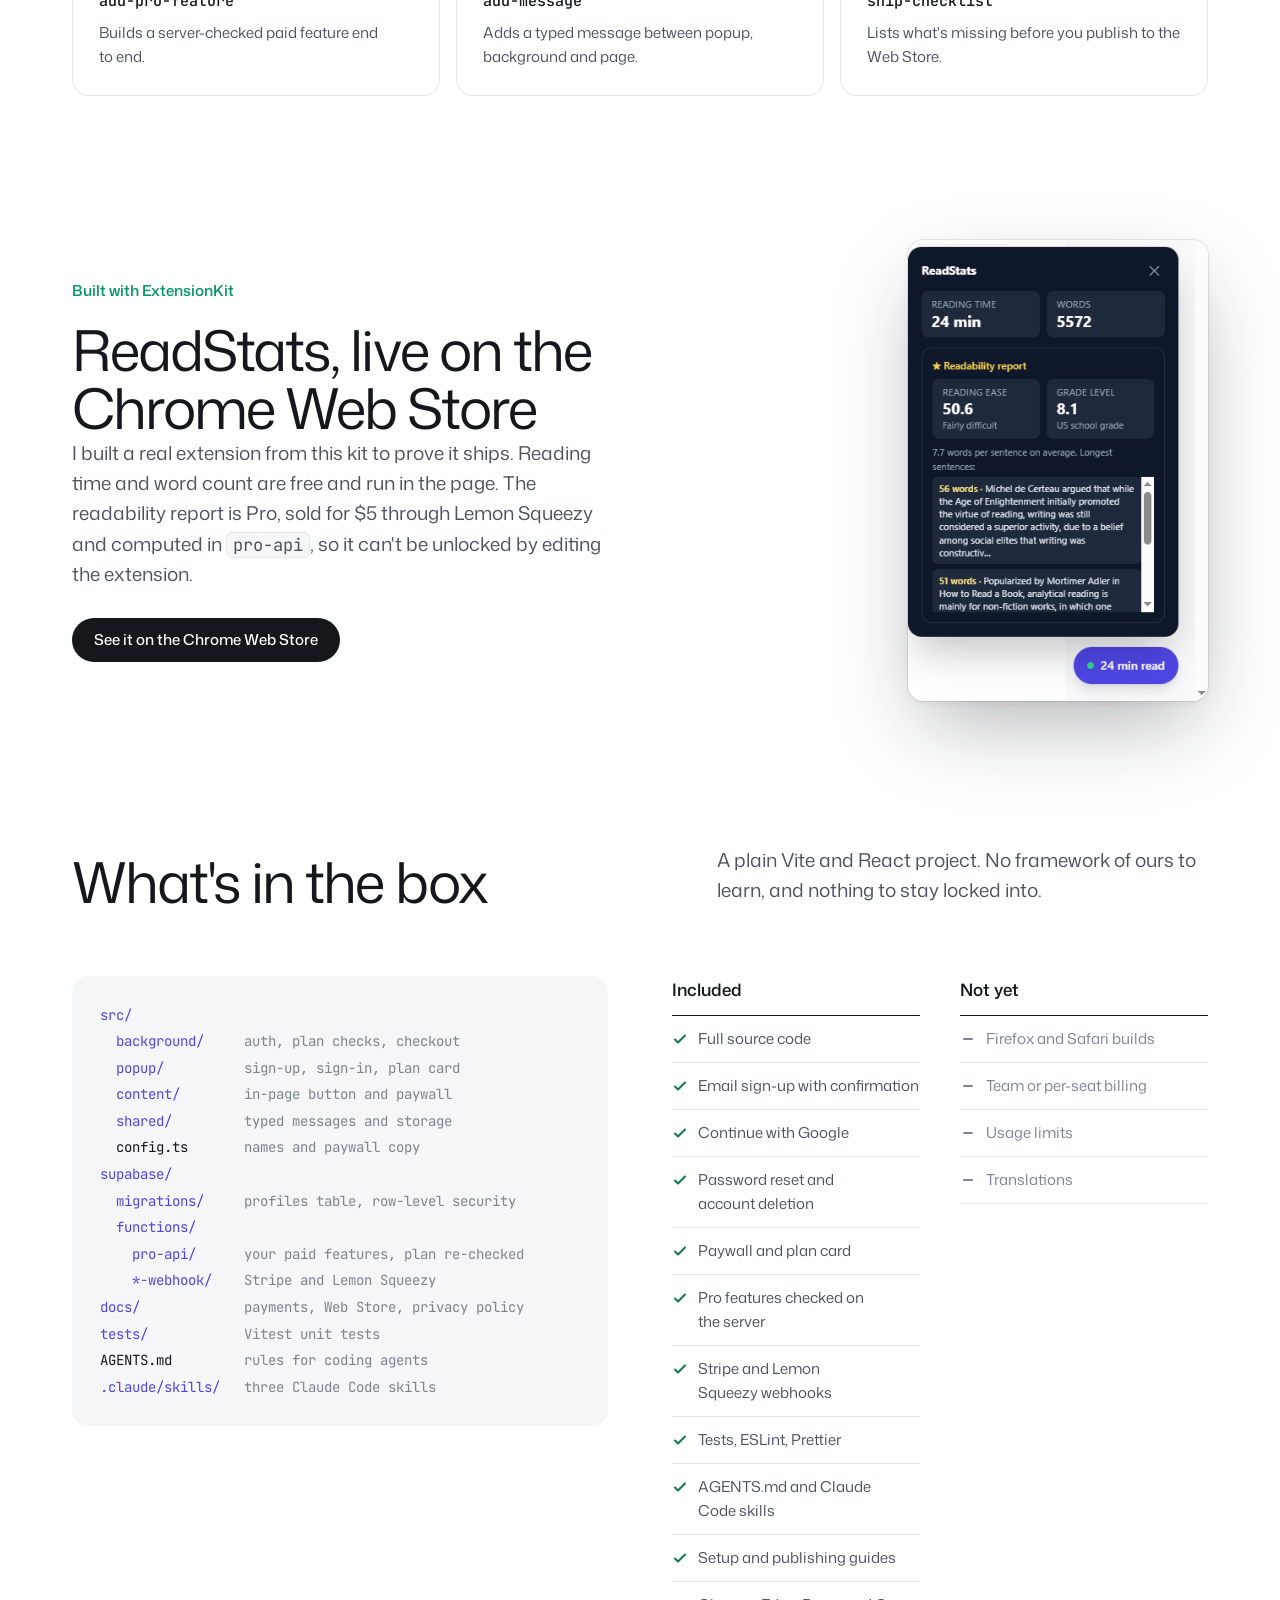
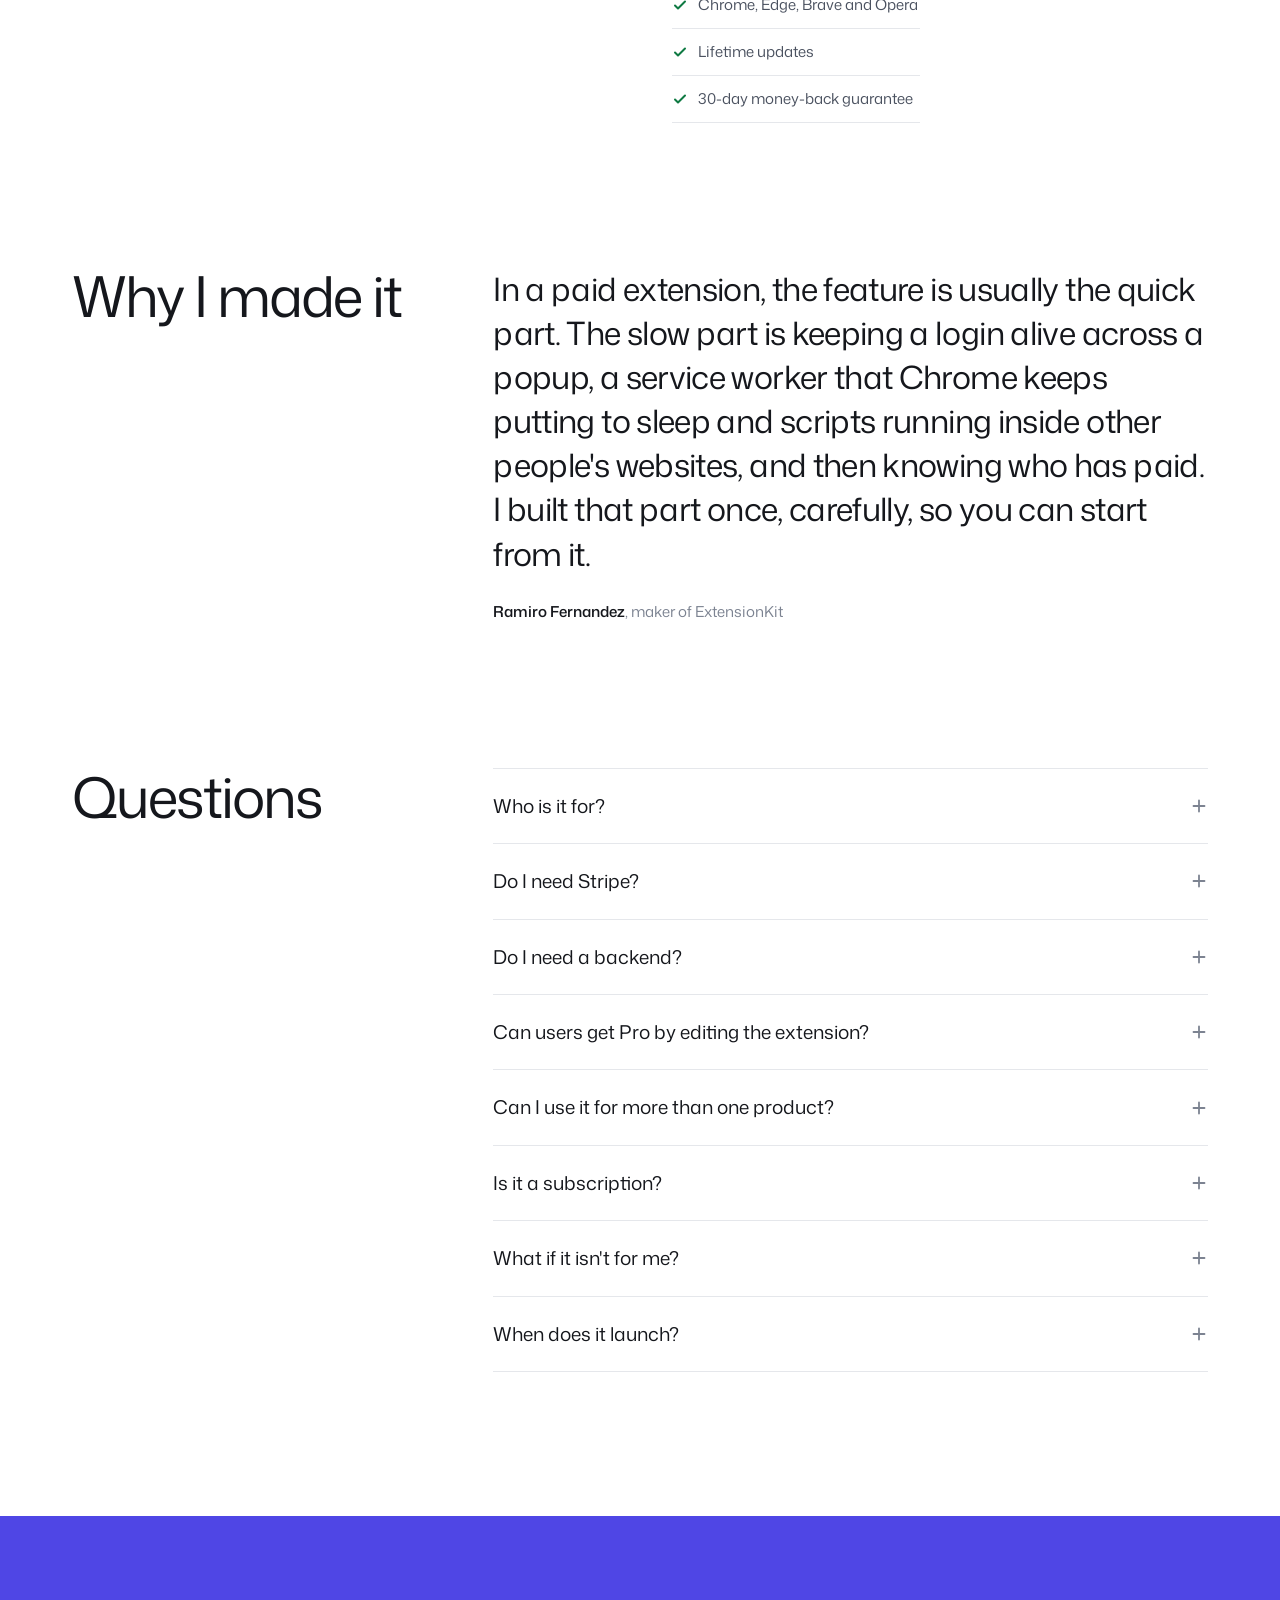
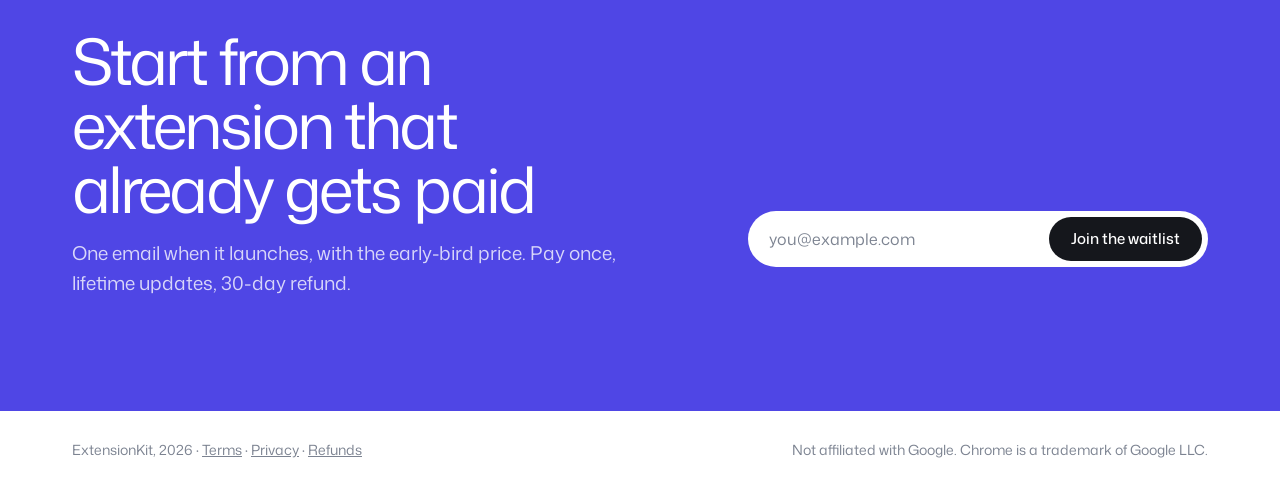
==== commit 2a5508ff: "Landing: Built with ExtensionKit section for ReadStats Co-Authored-By: Claude Opus 5.5 <noreply@anth" ====
--- a/index.html
+++ b/index.html
@@ -186,6 +186,12 @@
     .skills { margin-top: 56px; display: grid; grid-template-columns: repeat(3, minmax(0, 1fr)); gap: 16px; }
     .prompt { grid-column: 1 / -1; padding: 22px 26px; border-radius: 16px; background: var(--bg-2); font: 15px/1.6 var(--mono); color: var(--ink); }
     .prompt span { color: var(--indigo); }
+    .built { display: grid; grid-template-columns: minmax(0, 1fr) auto; gap: 48px 80px; align-items: center; }
+    .built .lede { max-width: 560px; }
+    .built .lede code { font-size: .9em; }
+    .built-links { margin-top: 28px; }
+    .built img { width: 300px; height: auto; border-radius: 16px; box-shadow: var(--shadow-lg); }
+    @media (max-width: 720px) { .built { grid-template-columns: minmax(0, 1fr); } .built img { justify-self: center; width: min(300px, 100%); } }
     .skill { padding: 26px; border-radius: 16px; border: 1px solid var(--line); }
     .skill code { font-size: 15px; font-weight: 500; color: var(--ink); }
     .skill p { margin-top: 8px; font-size: 15px; color: var(--ink-2); }
@@ -547,6 +553,18 @@
           <div class="skill"><code>add-message</code><p>Adds a typed message between popup, background and page.</p></div>
           <div class="skill"><code>ship-checklist</code><p>Lists what's missing before you publish to the Web Store.</p></div>
         </div>
+      </div>
+    </section>
+
+    <section class="sec" id="built">
+      <div class="wrap built">
+        <div>
+          <p class="tag green">Built with ExtensionKit</p>
+          <h2 class="h2">ReadStats, live on the Chrome Web Store</h2>
+          <p class="lede">I built a real extension from this kit to prove it ships. Reading time and word count are free and run in the page. The readability report is Pro, sold for $5 through Lemon Squeezy and computed in <code>pro-api</code>, so it can't be unlocked by editing the extension.</p>
+          <p class="built-links"><a class="btn" href="https://chromewebstore.google.com/detail/cfjdlmjggpcejbankmeodhpcngpfdpfj" target="_blank" rel="noopener">See it on the Chrome Web Store</a></p>
+        </div>
+        <img src="img/readstats-panel.png" width="355" height="545" loading="lazy" alt="ReadStats panel on an article: 24 min reading time, 5,572 words, and a Pro readability report with a reading ease of 50.6, grade level 8.1 and the longest sentences." />
       </div>
     </section>
 
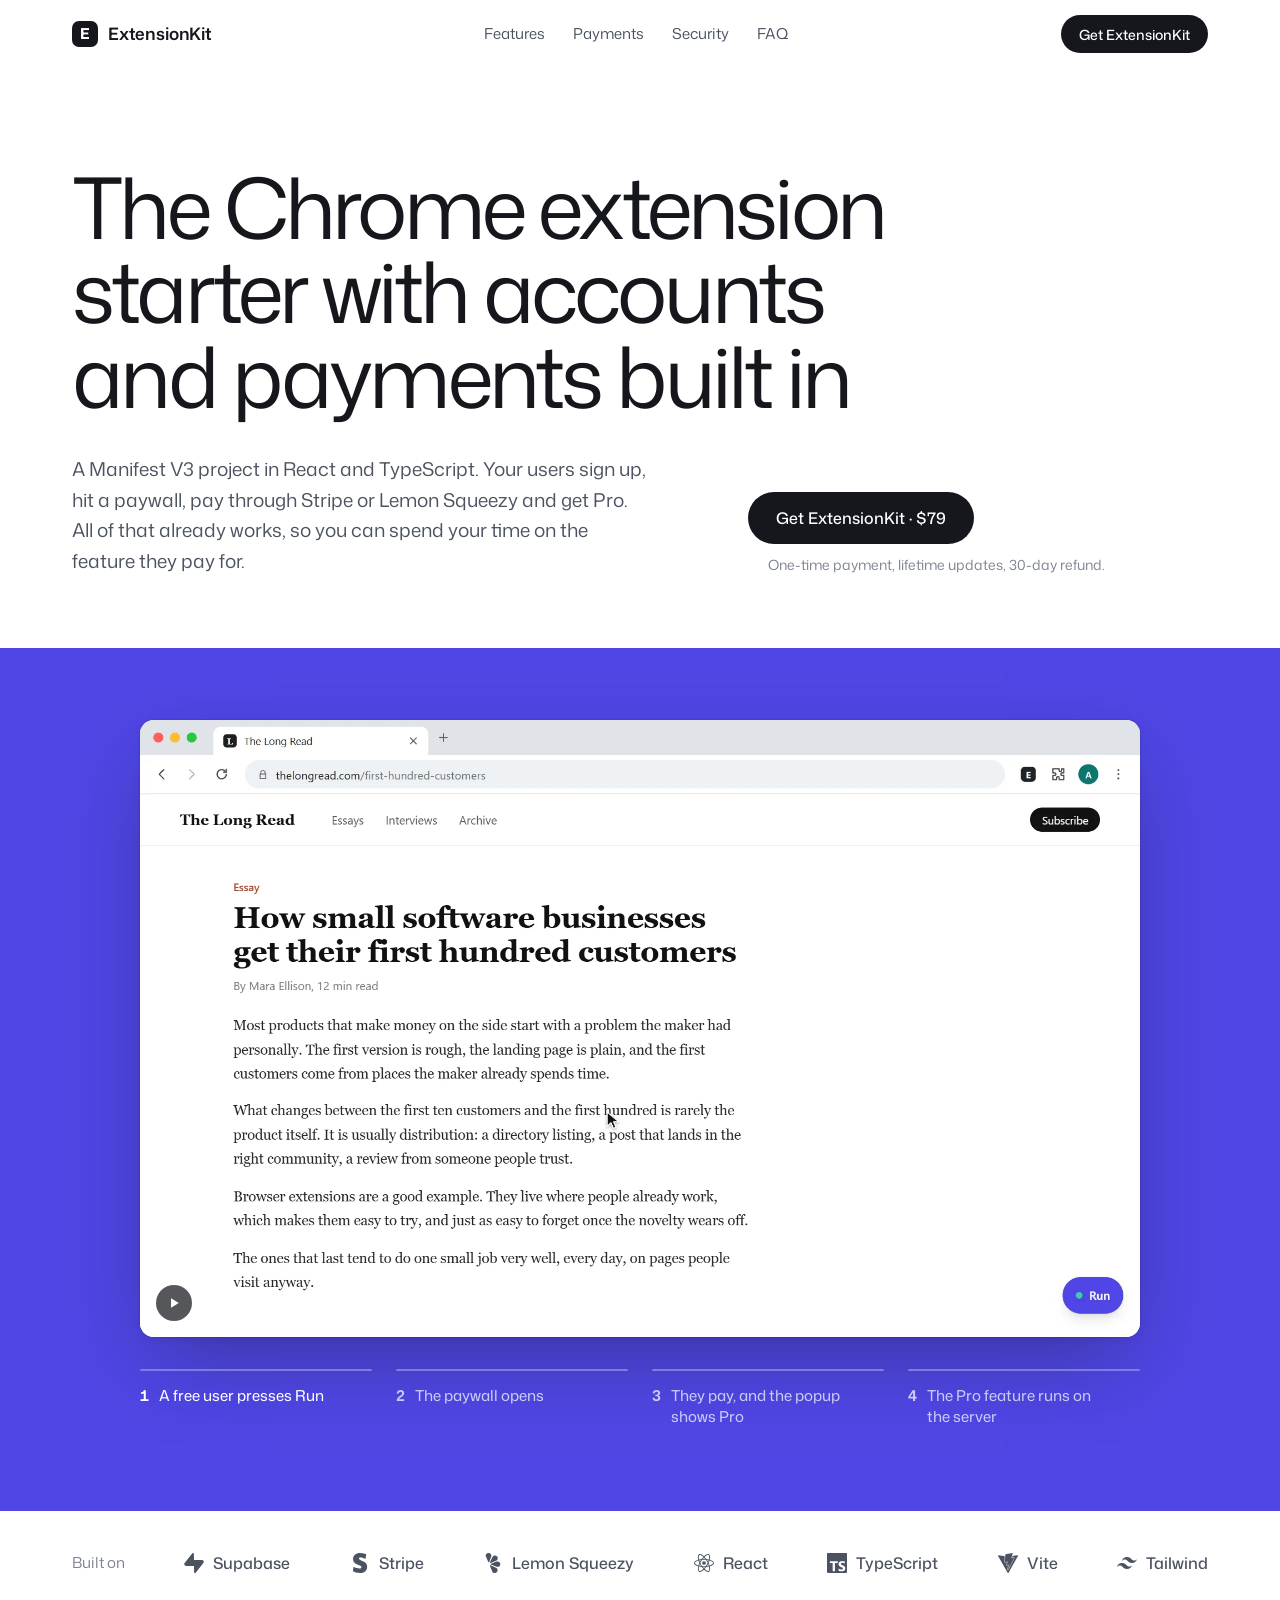
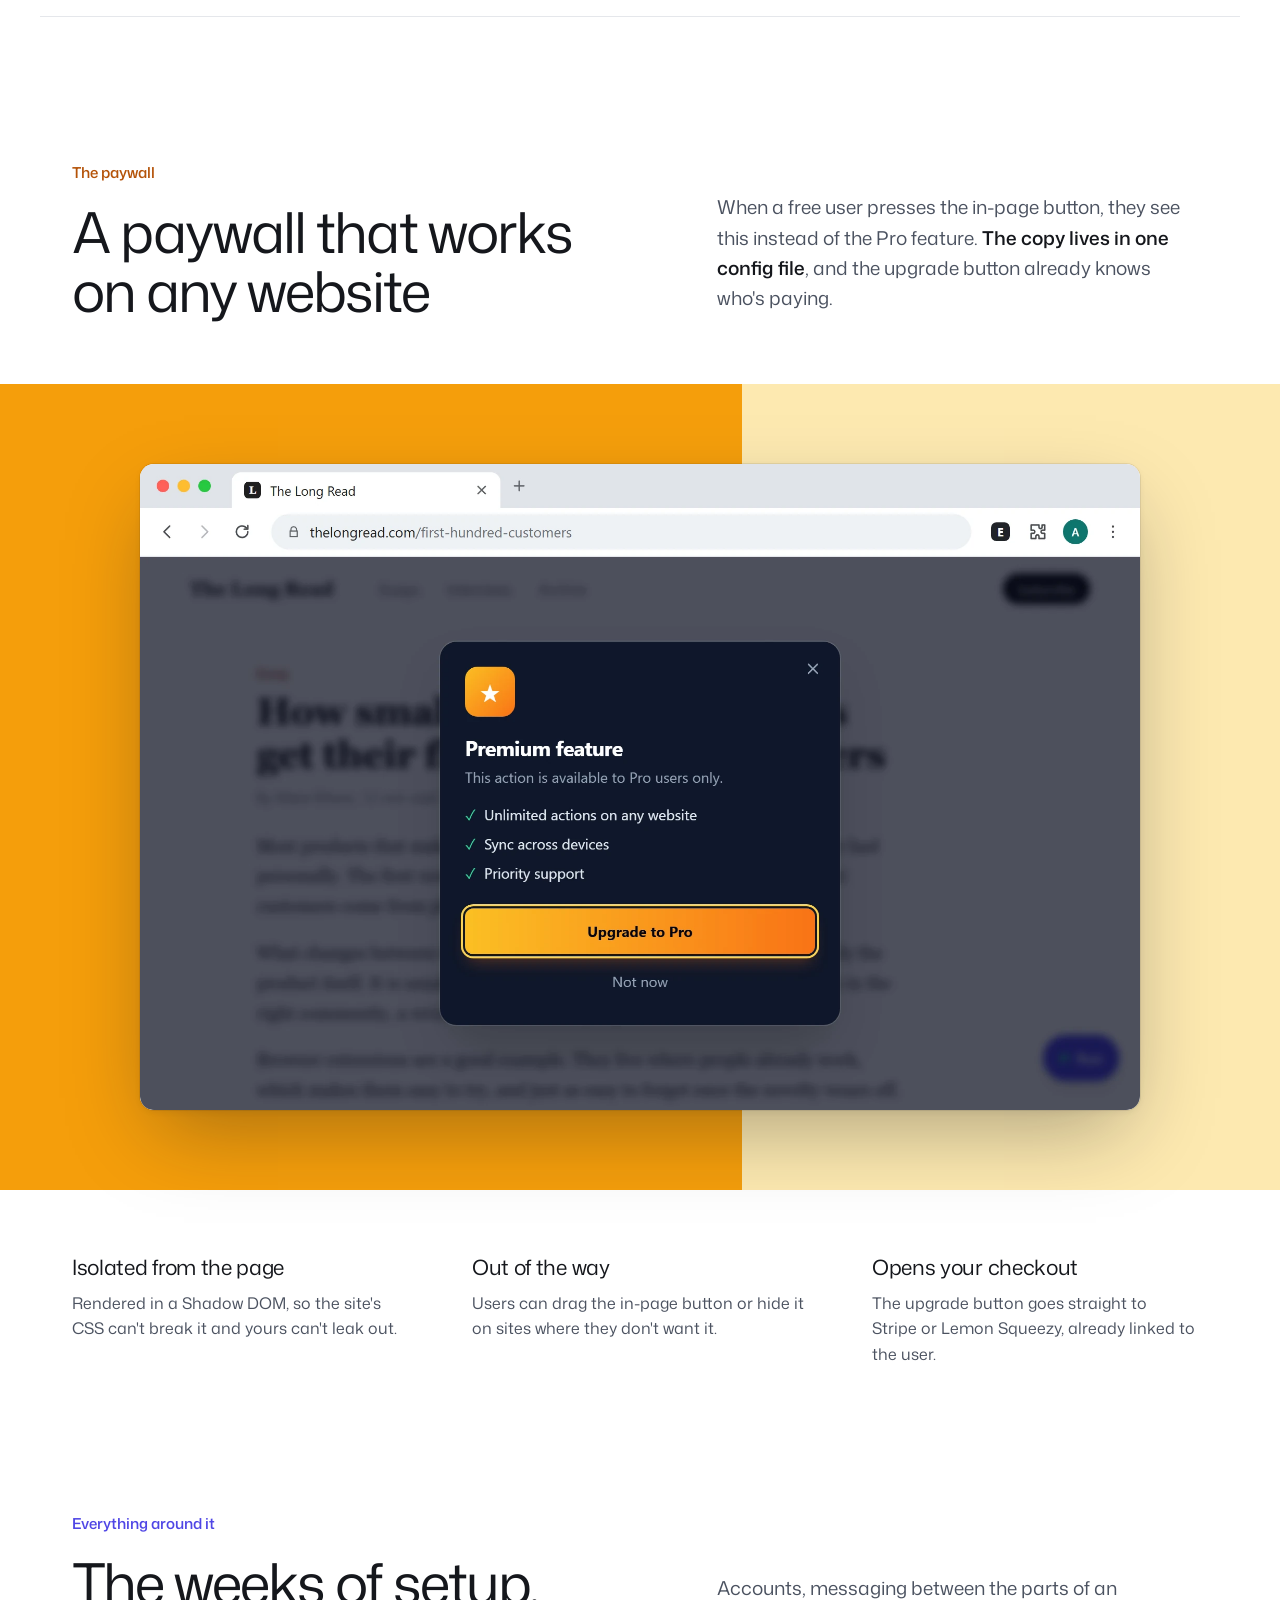
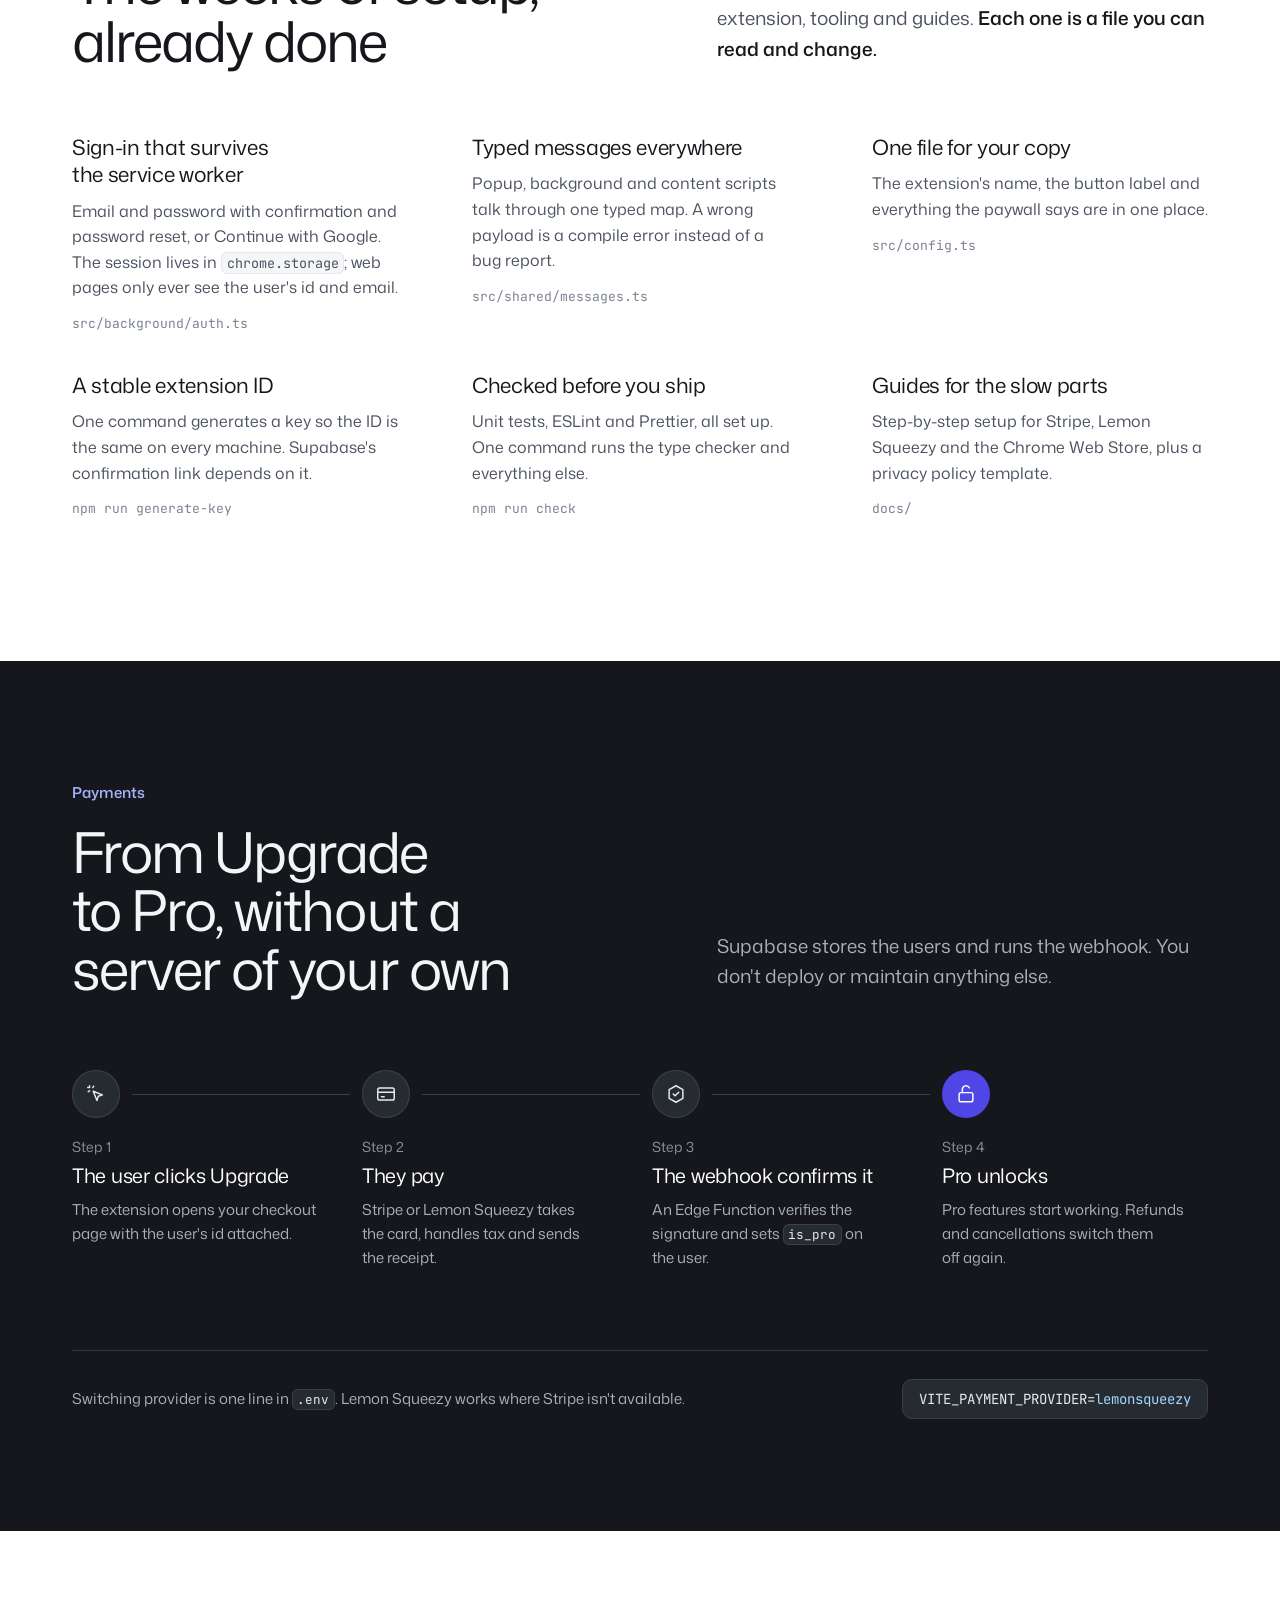
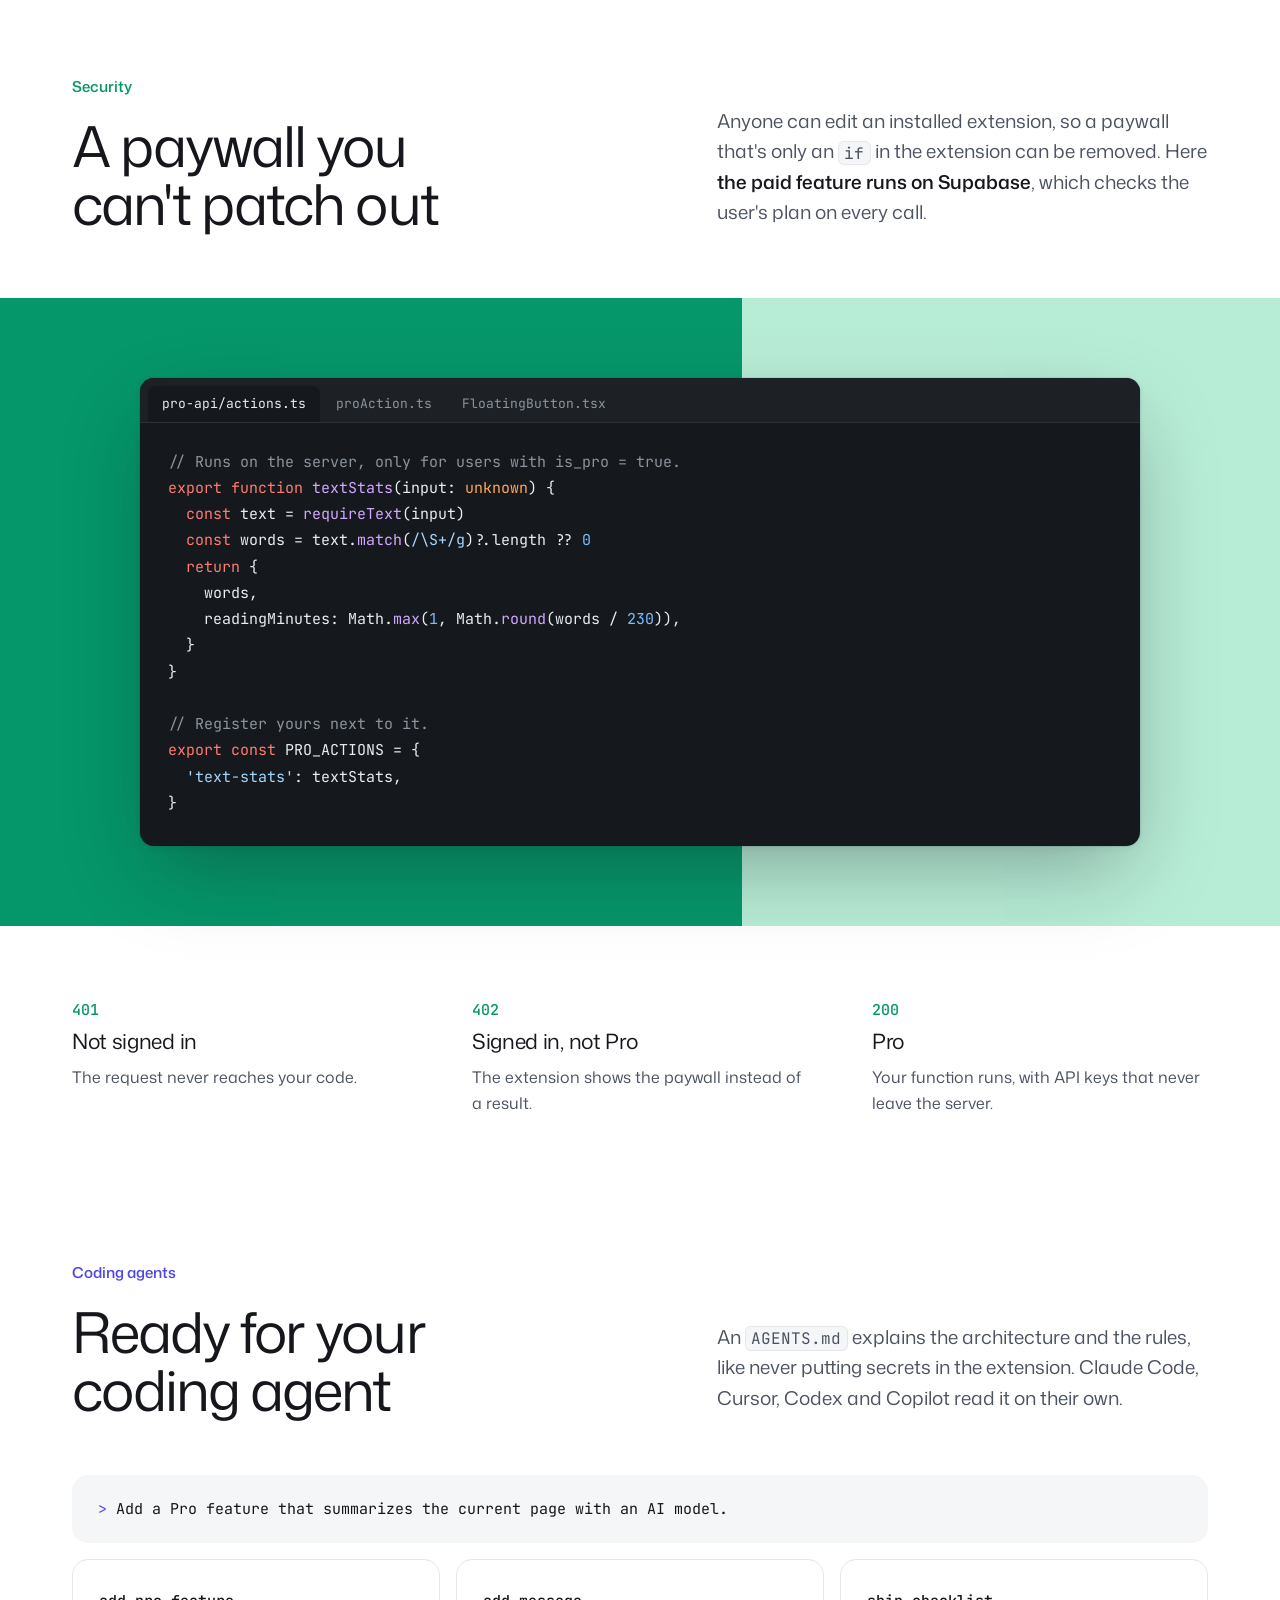
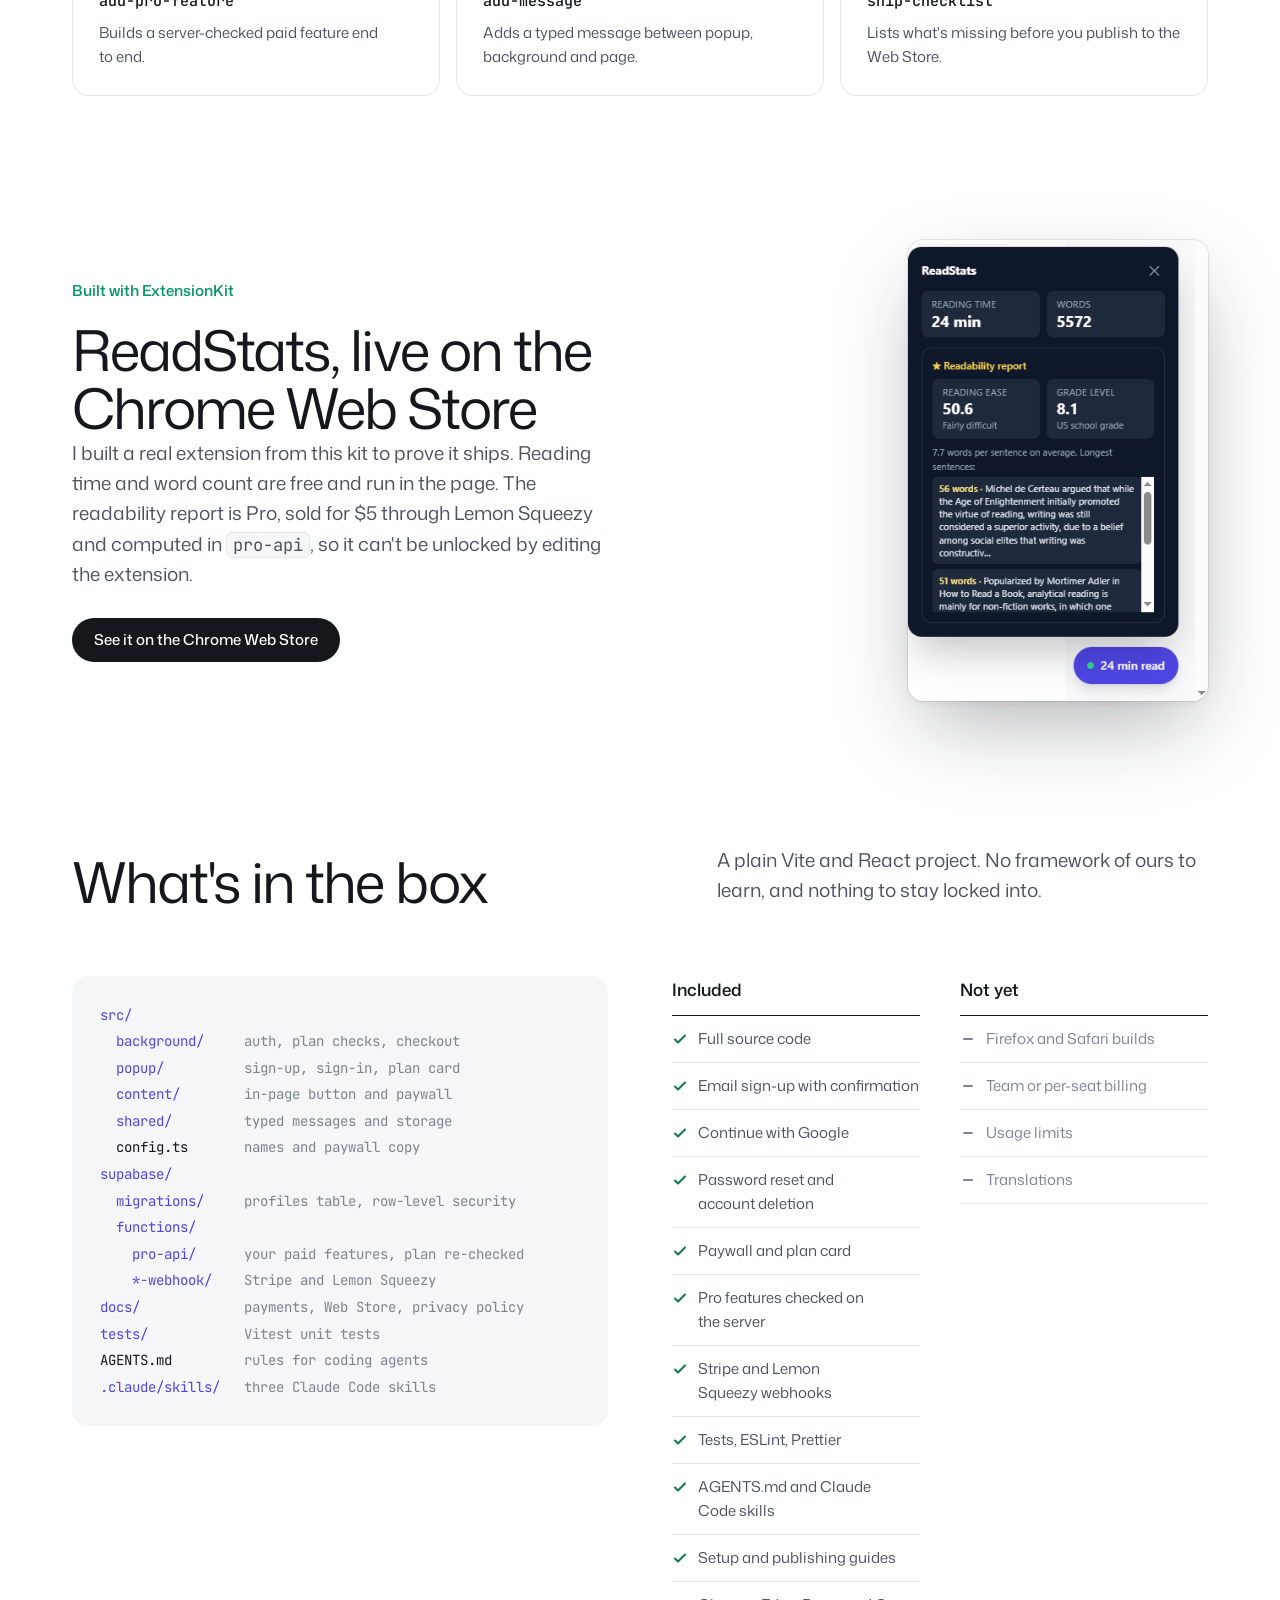
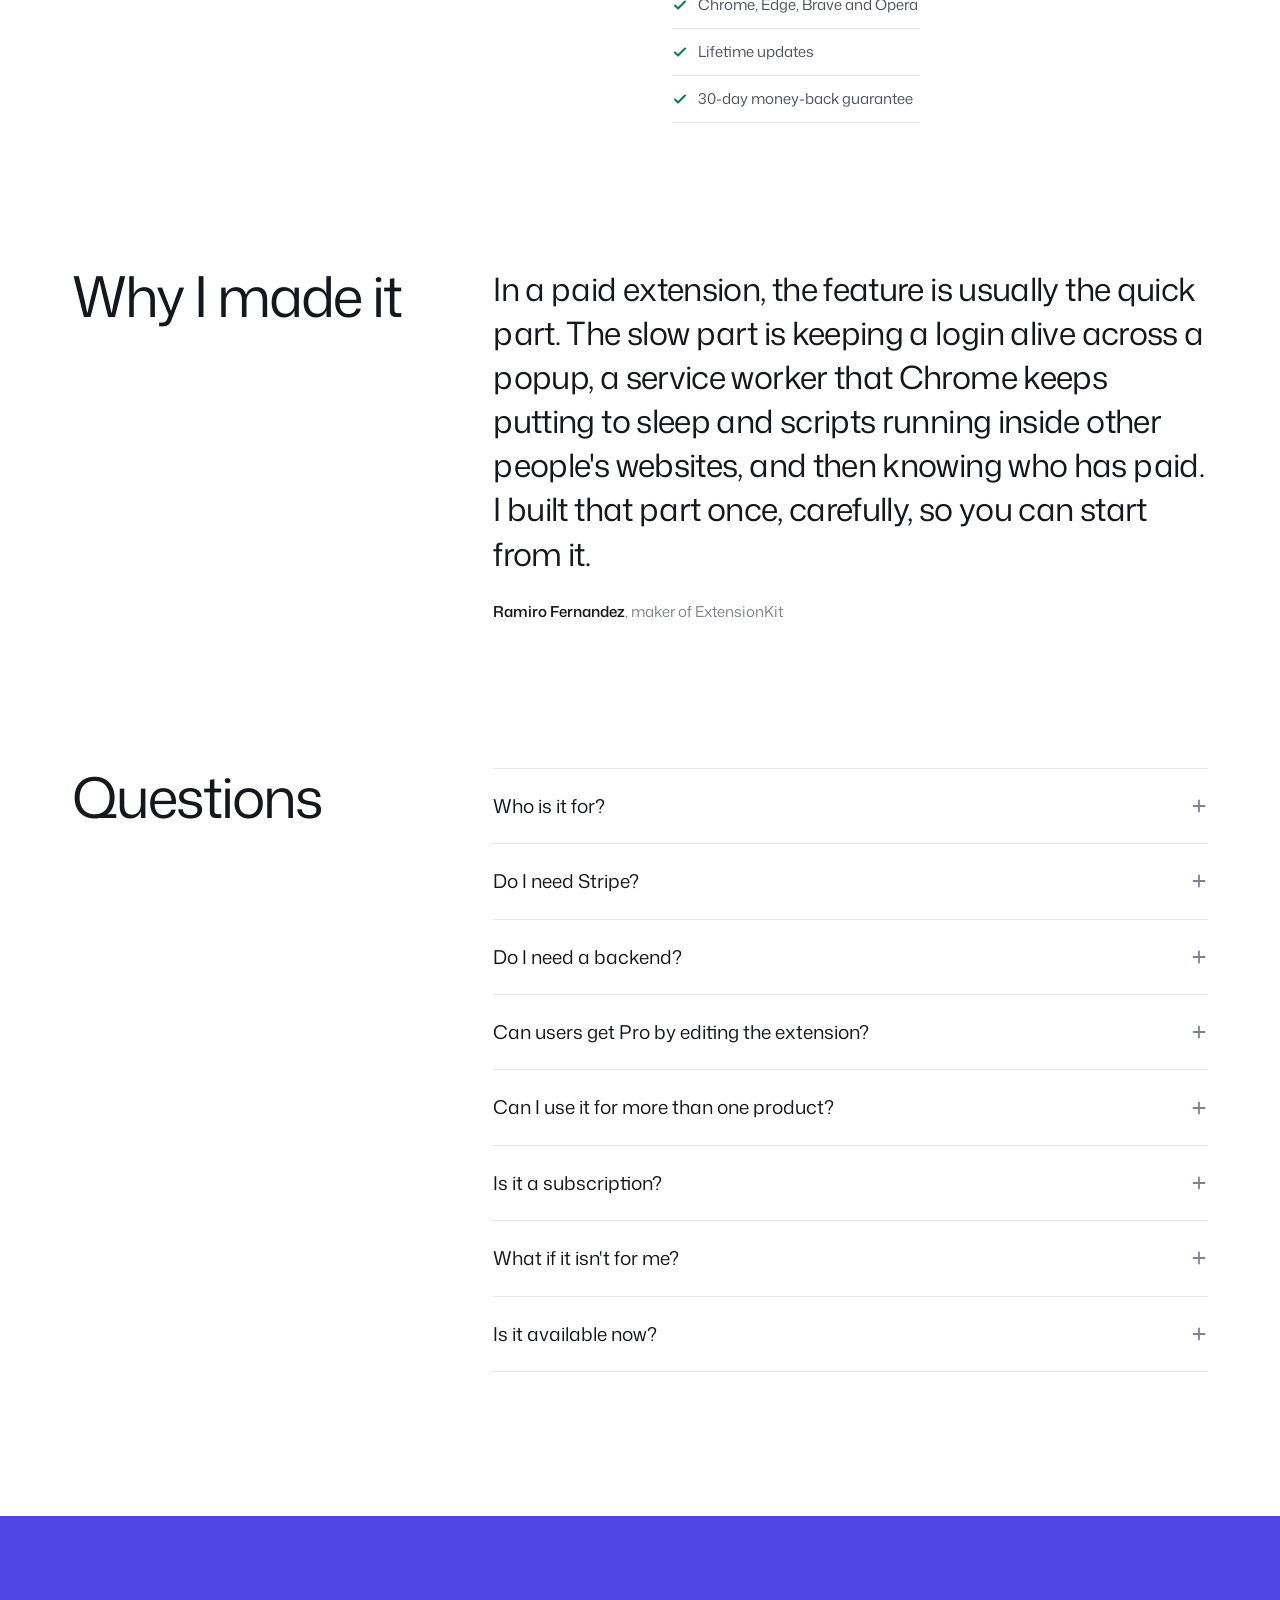
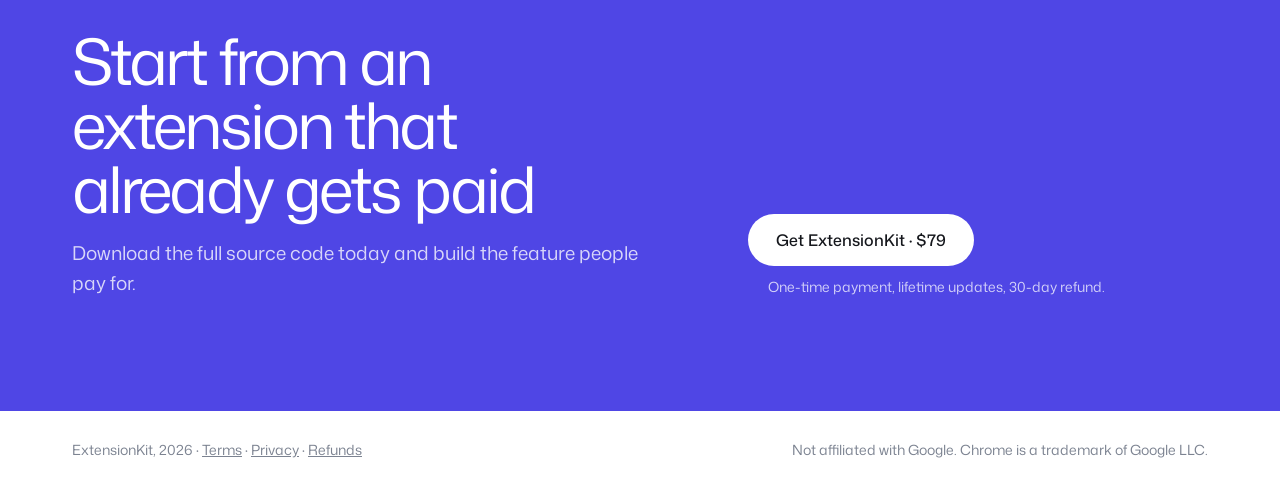
==== commit 50b7307d: "Landing: replace the waitlist with the live buy button Co-Authored-By: Claude Opus 5.5 <noreply@anth" ====
--- a/index.html
+++ b/index.html
@@ -10,7 +10,7 @@
   <meta property="og:site_name" content="ExtensionKit" />
   <meta property="og:url" content="https://getextensionkit.github.io/" />
   <meta property="og:title" content="ExtensionKit: the Chrome extension starter with accounts and payments" />
-  <meta property="og:description" content="Sign-up, an in-page paywall and Stripe or Lemon Squeezy payments, already working in a Manifest V3 project. Join the waitlist for the early-bird price." />
+  <meta property="og:description" content="Sign-up, an in-page paywall and Stripe or Lemon Squeezy payments, already working in a Manifest V3 project. $79 once, lifetime updates." />
   <meta property="og:image" content="https://getextensionkit.github.io/img/og.png" />
   <meta property="og:image:type" content="image/png" />
   <meta property="og:image:width" content="1200" />
@@ -18,7 +18,7 @@
   <meta property="og:image:alt" content="ExtensionKit: the Chrome extension starter with accounts and payments built in, next to the extension popup in Chrome." />
   <meta name="twitter:card" content="summary_large_image" />
   <meta name="twitter:title" content="ExtensionKit: the Chrome extension starter with accounts and payments" />
-  <meta name="twitter:description" content="Sign-up, an in-page paywall and Stripe or Lemon Squeezy payments, already working. Join the waitlist for the early-bird price." />
+  <meta name="twitter:description" content="Sign-up, an in-page paywall and Stripe or Lemon Squeezy payments, already working. $79 once, lifetime updates." />
   <meta name="twitter:image" content="https://getextensionkit.github.io/img/og.png" />
   <meta name="twitter:image:alt" content="ExtensionKit: the Chrome extension starter with accounts and payments built in, next to the extension popup in Chrome." />
   <meta name="color-scheme" content="light" />
@@ -233,6 +233,9 @@
     .cta .wrap { display: grid; grid-template-columns: minmax(0, 1fr) 460px; gap: 48px 80px; align-items: end; }
     .cta .lede { color: rgba(255, 255, 255, .78); margin-top: 18px; }
     .cta .display { font-size: clamp(40px, 5vw, 68px); max-width: 680px; }
+    .btn.buy { height: 52px; padding: 0 28px; font-size: 16px; }
+    .cta .btn { background: #fff; color: var(--ink); }
+    .cta .btn:hover { background: #eef0ff; }
     .cta form.waitlist { border-color: transparent; }
     .cta form.waitlist:focus-within { box-shadow: 0 0 0 4px rgba(255, 255, 255, .35); }
     .cta .note { color: rgba(255, 255, 255, .75); }
@@ -303,7 +306,7 @@
         <a href="#code">Security</a>
         <a href="#faq">FAQ</a>
       </nav>
-      <a class="btn" href="#join">Join the waitlist</a>
+      <a class="btn" href="https://ramirofernandez.lemonsqueezy.com/checkout/buy/ac610234-572d-4f9f-84d0-cdfcd44b691b">Get ExtensionKit</a>
     </div>
   </header>
 
@@ -314,12 +317,8 @@
         <div class="hero-row">
           <p class="lede">A Manifest V3 project in React and TypeScript. Your users sign up, hit a paywall, pay through Stripe or Lemon Squeezy and get Pro. All of that already works, so you can spend your time on the feature they pay for.</p>
           <div class="signup">
-            <form class="waitlist" data-waitlist novalidate>
-              <input type="email" name="email" placeholder="you@example.com" autocomplete="email" inputmode="email" autocapitalize="off" spellcheck="false" required aria-label="Email address" />
-              <input type="text" name="company" class="hp" tabindex="-1" autocomplete="off" aria-hidden="true" />
-              <button class="btn" type="submit">Join the waitlist</button>
-            </form>
-            <p class="note" data-note role="status" aria-live="polite">Launching soon. The waitlist gets the early-bird price.</p>
+            <a class="btn buy" href="https://ramirofernandez.lemonsqueezy.com/checkout/buy/ac610234-572d-4f9f-84d0-cdfcd44b691b">Get ExtensionKit · $79</a>
+            <p class="note">One-time payment, lifetime updates, 30-day refund.</p>
           </div>
         </div>
       </div>
@@ -664,8 +663,8 @@
             <p>Email me within 30 days of buying and I'll refund you in full, no questions asked.</p>
           </details>
           <details>
-            <summary>When does it launch?<svg viewBox="0 0 18 18" aria-hidden="true"><path d="M9 3.5v11M3.5 9h11" /></svg></summary>
-            <p>Soon. People on the waitlist hear first and get the early-bird price.</p>
+            <summary>Is it available now?<svg viewBox="0 0 18 18" aria-hidden="true"><path d="M9 3.5v11M3.5 9h11" /></svg></summary>
+            <p>It’s out now. Pay once and download the full source code right away.</p>
           </details>
         </div>
       </div>
@@ -675,15 +674,11 @@
       <div class="wrap">
         <div>
           <h2 class="display">Start from an extension that already gets paid</h2>
-          <p class="lede">One email when it launches, with the early-bird price. Pay once, lifetime updates, 30-day refund.</p>
+          <p class="lede">Download the full source code today and build the feature people pay for.</p>
         </div>
         <div class="signup">
-          <form class="waitlist" data-waitlist novalidate>
-            <input type="email" name="email" placeholder="you@example.com" autocomplete="email" inputmode="email" autocapitalize="off" spellcheck="false" required aria-label="Email address" />
-            <input type="text" name="company" class="hp" tabindex="-1" autocomplete="off" aria-hidden="true" />
-            <button class="btn" type="submit">Join the waitlist</button>
-          </form>
-          <p class="note" data-note role="status" aria-live="polite"></p>
+          <a class="btn buy" href="https://ramirofernandez.lemonsqueezy.com/checkout/buy/ac610234-572d-4f9f-84d0-cdfcd44b691b">Get ExtensionKit · $79</a>
+            <p class="note">One-time payment, lifetime updates, 30-day refund.</p>
         </div>
       </div>
     </section>
@@ -696,95 +691,6 @@
     </div>
   </footer>
   <script>
-    // Waitlist signups go straight to a Supabase table that only allows inserts (see supabase/waitlist.sql).
-    // The publishable key is meant to be public; row-level security is what protects the data.
-    const SUPABASE_URL = 'https://jrdttkjghrczdautwvej.supabase.co'
-    const SUPABASE_KEY = 'sb_publishable_m553ISlAEV4Ms9IT3TjdQA_lVamr9BU'
-    const EMAIL_RE = /^[^@\s]+@[^@\s]+\.[^@\s]+$/
-    const source = (new URLSearchParams(location.search).get('ref') || 'landing').slice(0, 64)
-
-    function setNote(note, text, tone) {
-      note.textContent = text
-      note.className = 'note' + (tone ? ' ' + tone : '')
-    }
-
-    document.querySelectorAll('[data-waitlist]').forEach((form) => {
-      const note = form.nextElementSibling
-      const button = form.querySelector('button')
-      const input = form.email
-      const defaultNote = note.textContent
-      let resetTimer
-
-      function setInvalid(on) {
-        if (on) input.setAttribute('aria-invalid', 'true')
-        else input.removeAttribute('aria-invalid')
-      }
-
-      input.addEventListener('input', () => {
-        if (!input.hasAttribute('aria-invalid')) return
-        setInvalid(false)
-        setNote(note, defaultNote)
-      })
-
-      form.addEventListener('submit', async (e) => {
-        e.preventDefault()
-        const email = input.value.trim().toLowerCase()
-        if (form.company.value) return // honeypot: bots fill hidden fields
-        if (!EMAIL_RE.test(email)) {
-          setInvalid(true)
-          input.focus()
-          return setNote(note, 'Enter a full email address, like you@example.com.', 'err')
-        }
-
-        setInvalid(false)
-        clearTimeout(resetTimer)
-        form.classList.remove('done')
-        button.style.minWidth = button.offsetWidth + 'px' // keep the width steady while the label changes
-        button.disabled = true
-        button.textContent = 'Joining…'
-        let joined = false
-        try {
-          const res = await fetch(`${SUPABASE_URL}/rest/v1/waitlist`, {
-            method: 'POST',
-            headers: {
-              apikey: SUPABASE_KEY,
-              Authorization: `Bearer ${SUPABASE_KEY}`,
-              'Content-Type': 'application/json',
-              Prefer: 'return=minimal',
-            },
-            body: JSON.stringify({ email, source }),
-          })
-          if (res.ok) {
-            form.reset()
-            joined = true
-            setNote(note, 'You’re on the list. I’ll email you when it launches.', 'ok')
-          } else if (res.status === 409) {
-            joined = true
-            setNote(note, 'You’re already on the list.', 'ok')
-          } else {
-            throw new Error(`HTTP ${res.status}`)
-          }
-        } catch (err) {
-          console.error(err)
-          setNote(note, 'Couldn’t join the list. Check your connection and try again.', 'err')
-        } finally {
-          button.disabled = false
-          if (joined) {
-            form.classList.add('done')
-            button.textContent = 'Joined'
-            resetTimer = setTimeout(() => {
-              form.classList.remove('done')
-              button.textContent = 'Join the waitlist'
-              button.style.minWidth = ''
-            }, 3000)
-          } else {
-            button.textContent = 'Join the waitlist'
-            button.style.minWidth = ''
-          }
-        }
-      })
-    })
-
     // Code tabs
     const tabs = [...document.querySelectorAll('[role=tab]')]
     function selectTab(tab) {
